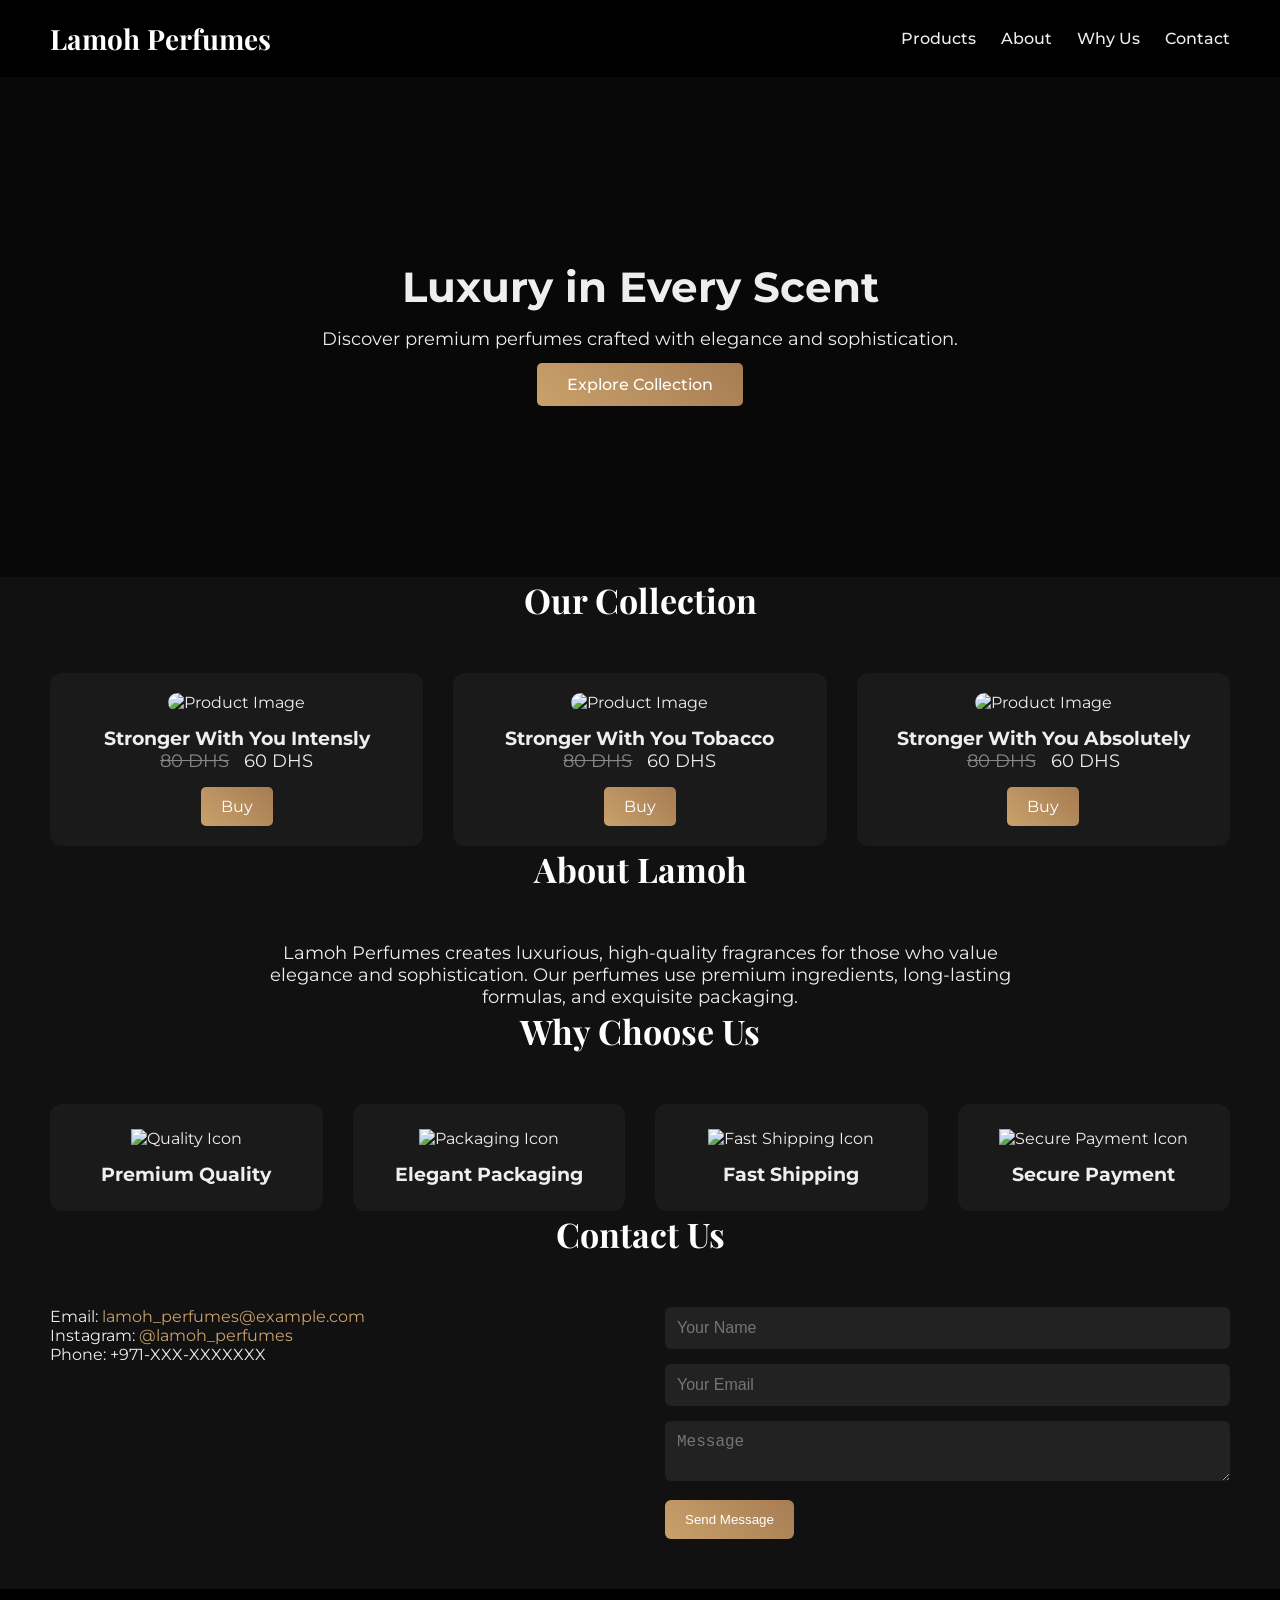
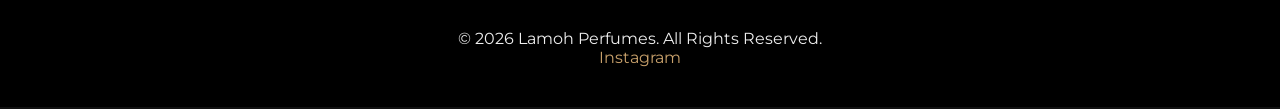
==== index.html @ d9f16f00 "Add files via upload" ====
<!DOCTYPE html>
<html lang="en">
<head>
  <meta charset="UTF-8">
  <meta name="viewport" content="width=device-width, initial-scale=1.0">
  <title>Lamoh Perfumes</title>
  <link rel="icon" href="./Pictures/PerfumeAE.png" type="image/png">
  <link rel="stylesheet" href="styles.css">
  <link href="https://fonts.googleapis.com/css2?family=Playfair+Display:wght@400;700&family=Montserrat:wght@400;500&display=swap" rel="stylesheet">
</head>
<body>

  <!-- HEADER -->
  <header>
    <div class="header-container">
      <div class="logo">
        <h1>Lamoh Perfumes</h1>
      </div>
      <nav>
        <ul>
          <li><a href="#products">Products</a></li>
          <li><a href="#about">About</a></li>
          <li><a href="#features">Why Us</a></li>
          <li><a href="#contact">Contact</a></li>
        </ul>
      </nav>
    </div>
  </header>

  <!-- HERO -->
  <section class="hero">
    <div class="hero-overlay">
      <div class="hero-text">
        <h2>Luxury in Every Scent</h2>
        <p>Discover premium perfumes crafted with elegance and sophistication.</p>
        <a href="#products" class="cta-btn">Explore Collection</a>
      </div>
    </div>
  </section>

  <!-- PRODUCTS -->
  <section id="products">
    <h2 class="section-title">Our Collection</h2>
    <div class="products-grid">
      <div class="product-card">
        <img src="./Pictures/SwyIntensly.PNG" alt="Product Image" class="product-img">
        <h3>Stronger With You Intensly</h3>
        <p class="price"><span class="original-price">80 DHS</span> 60 DHS</p>
        <a href="https://www.instagram.com/direct/new/?text=Hey,%20Can%20I%20get%20more%20info?&username=lamoh_perfumes" target="_blank" class="buy-btn">Buy</a>
      </div>
      <div class="product-card">
        <img src="./Pictures/emporio-armani-stronger-with-you-tobacco-edp-m-100ml-01.jpg" alt="Product Image" class="product-img">
        <h3>Stronger With You Tobacco</h3>
        <p class="price"><span class="original-price">80 DHS</span> 60 DHS</p>
        <a href="https://www.instagram.com/messages/t/lamoh_perfumes" target="_blank" class="buy-btn">Buy</a>
      </div>
      <div class="product-card">
        <img src="./Pictures/SwyAbsolutely.PNG" alt="Product Image" class="product-img">
        <h3>Stronger With You Absolutely</h3>
        <p class="price"><span class="original-price">80 DHS</span> 60 DHS</p>
        <a href="https://www.instagram.com/messages/t/lamoh_perfumes" target="_blank" class="buy-btn">Buy</a>
      </div>
      <!-- Add more products here -->
    </div>
  </section>

  <!-- ABOUT -->
  <section id="about">
    <h2 class="section-title">About Lamoh</h2>
    <div class="about-content">
      <p>Lamoh Perfumes creates luxurious, high-quality fragrances for those who value elegance and sophistication. Our perfumes use premium ingredients, long-lasting formulas, and exquisite packaging.</p>
    </div>
  </section>

  <!-- FEATURES -->
  <section id="features">
    <h2 class="section-title">Why Choose Us</h2>
    <div class="features-grid">
      <div class="feature-card">
        <img src="" alt="Quality Icon">
        <h3>Premium Quality</h3>
      </div>
      <div class="feature-card">
        <img src="" alt="Packaging Icon">
        <h3>Elegant Packaging</h3>
      </div>
      <div class="feature-card">
        <img src="" alt="Fast Shipping Icon">
        <h3>Fast Shipping</h3>
      </div>
      <div class="feature-card">
        <img src="" alt="Secure Payment Icon">
        <h3>Secure Payment</h3>
      </div>
    </div>
  </section>

  <!-- CONTACT -->
  <section id="contact">
    <h2 class="section-title">Contact Us</h2>
    <div class="contact-grid">
      <div class="contact-info">
        <p>Email: <a href="mailto:lamoh_perfumes@example.com">lamoh_perfumes@example.com</a></p>
        <p>Instagram: <a href="https://www.instagram.com/lamoh_perfumes" target="_blank">@lamoh_perfumes</a></p>
        <p>Phone: +971-XXX-XXXXXXX</p>
      </div>
      <div class="contact-form">
        <input type="text" placeholder="Your Name">
        <input type="email" placeholder="Your Email">
        <textarea placeholder="Message"></textarea>
        <button>Send Message</button>
      </div>
    </div>
  </section>

  <!-- FOOTER -->
  <footer>
    <p>&copy; 2026 Lamoh Perfumes. All Rights Reserved.</p>
    <div class="social-links">
      <a href="https://www.instagram.com/lamoh_perfumes" target="_blank">Instagram</a>
    </div>
  </footer>

</body>
</html>
---- styles.css ----
/* RESET */
* { margin:0; padding:0; box-sizing:border-box; }
body { font-family:'Montserrat', sans-serif; background:#111; color:#eee; }

/* HEADER */
header { background:#000; padding:20px 50px; }
.header-container {display: flex;justify-content: space-between;align-items: center;flex-wrap: wrap; /* allow items to wrap on small screens */gap: 10px;       /* optional: spacing between logo and nav */}
.logo h1 { font-family:'Playfair Display', serif; font-size:28px; color:#fff; }
nav ul { display:flex; gap:25px; list-style:none; }
nav a { color:#eee; text-decoration:none; font-weight:500; transition:0.3s; }
nav a:hover { color:#c9a16b; }

/* HERO */
.hero { height:500px; background:url('https://images.unsplash.com/photo-1619533792390-62c36239581a?auto=format&fit=crop&w=1470&q=80') center/cover no-repeat; position:relative; display:flex; justify-content:center; align-items:center; }
.hero-overlay { background:rgba(0,0,0,0.5); width:100%; height:100%; display:flex; justify-content:center; align-items:center; }
.hero-text { text-align:center; padding:30px 40px; border-radius:10px; }
.hero-text h2 { font-size:42px; margin-bottom:15px; }
.hero-text p { font-size:18px; margin-bottom:25px; }
.cta-btn { background:linear-gradient(45deg,#c9a16b,#a67c52); padding:12px 30px; border-radius:5px; text-decoration:none; color:#fff; font-weight:500; transition:0.3s; }
.cta-btn:hover { opacity:0.9; }

/* SECTION TITLES */
.section-title { text-align:center; margin-bottom:50px; font-family:'Playfair Display', serif; font-size:34px; color:#fff; }

/* PRODUCTS */
.products-grid { display:grid; grid-template-columns:repeat(auto-fit,minmax(250px,1fr)); gap:30px; padding:0 50px; }
.product-card { background:#1a1a1a; padding:20px; border-radius:12px; text-align:center; transition:0.3s; }
.product-card:hover { transform:translateY(-6px); box-shadow:0 12px 25px rgba(201,161,107,0.3); }
.product-img {width: 100%; aspect-ratio: 1/1;    /* keeps the image square */ object-fit: cover;     /* fills the square nicely */border-radius: 10px;margin-bottom: 15px;}
.price { font-size:18px; margin-bottom:15px; }
.original-price { text-decoration:line-through; color:#888; margin-right:10px; }
.buy-btn { display:inline-block; background:linear-gradient(45deg,#c9a16b,#a67c52); color:#fff; padding:10px 20px; border-radius:5px; text-decoration:none; transition:0.3s; }
.buy-btn:hover { opacity:0.9; }

/* ABOUT */
.about-content { max-width:850px; margin:0 auto; font-size:18px; text-align:center; padding:0 50px; }

/* FEATURES */
.features-grid { display:grid; grid-template-columns:repeat(auto-fit,minmax(180px,1fr)); gap:30px; text-align:center; padding:0 50px; }
.feature-card { padding:25px 20px; background:#1a1a1a; border-radius:12px; transition:0.3s; }
.feature-card:hover { transform:translateY(-6px); box-shadow:0 10px 20px rgba(201,161,107,0.2); }
.feature-card img { width:50px; height:50px; margin-bottom:15px; }

/* CONTACT */
.contact-grid { display:grid; grid-template-columns:1fr 1fr; gap:50px; padding:0 50px; margin-bottom:50px; }
.contact-info a { color:#c9a16b; text-decoration:none; }
.contact-form input, .contact-form textarea { width:100%; padding:12px; margin-bottom:15px; border-radius:6px; border:none; font-size:16px; background:#222; color:#fff; }
.contact-form button { background:linear-gradient(45deg,#c9a16b,#a67c52); color:#fff; padding:12px 20px; border:none; border-radius:6px; cursor:pointer; }
.contact-form button:hover { opacity:0.9; }

/* FOOTER */
footer { background:#000; color:#eee; text-align:center; padding:40px 50px; }
footer a { color:#c9a16b; margin:0 10px; text-decoration:none; }
footer a:hover { text-decoration:underline; }
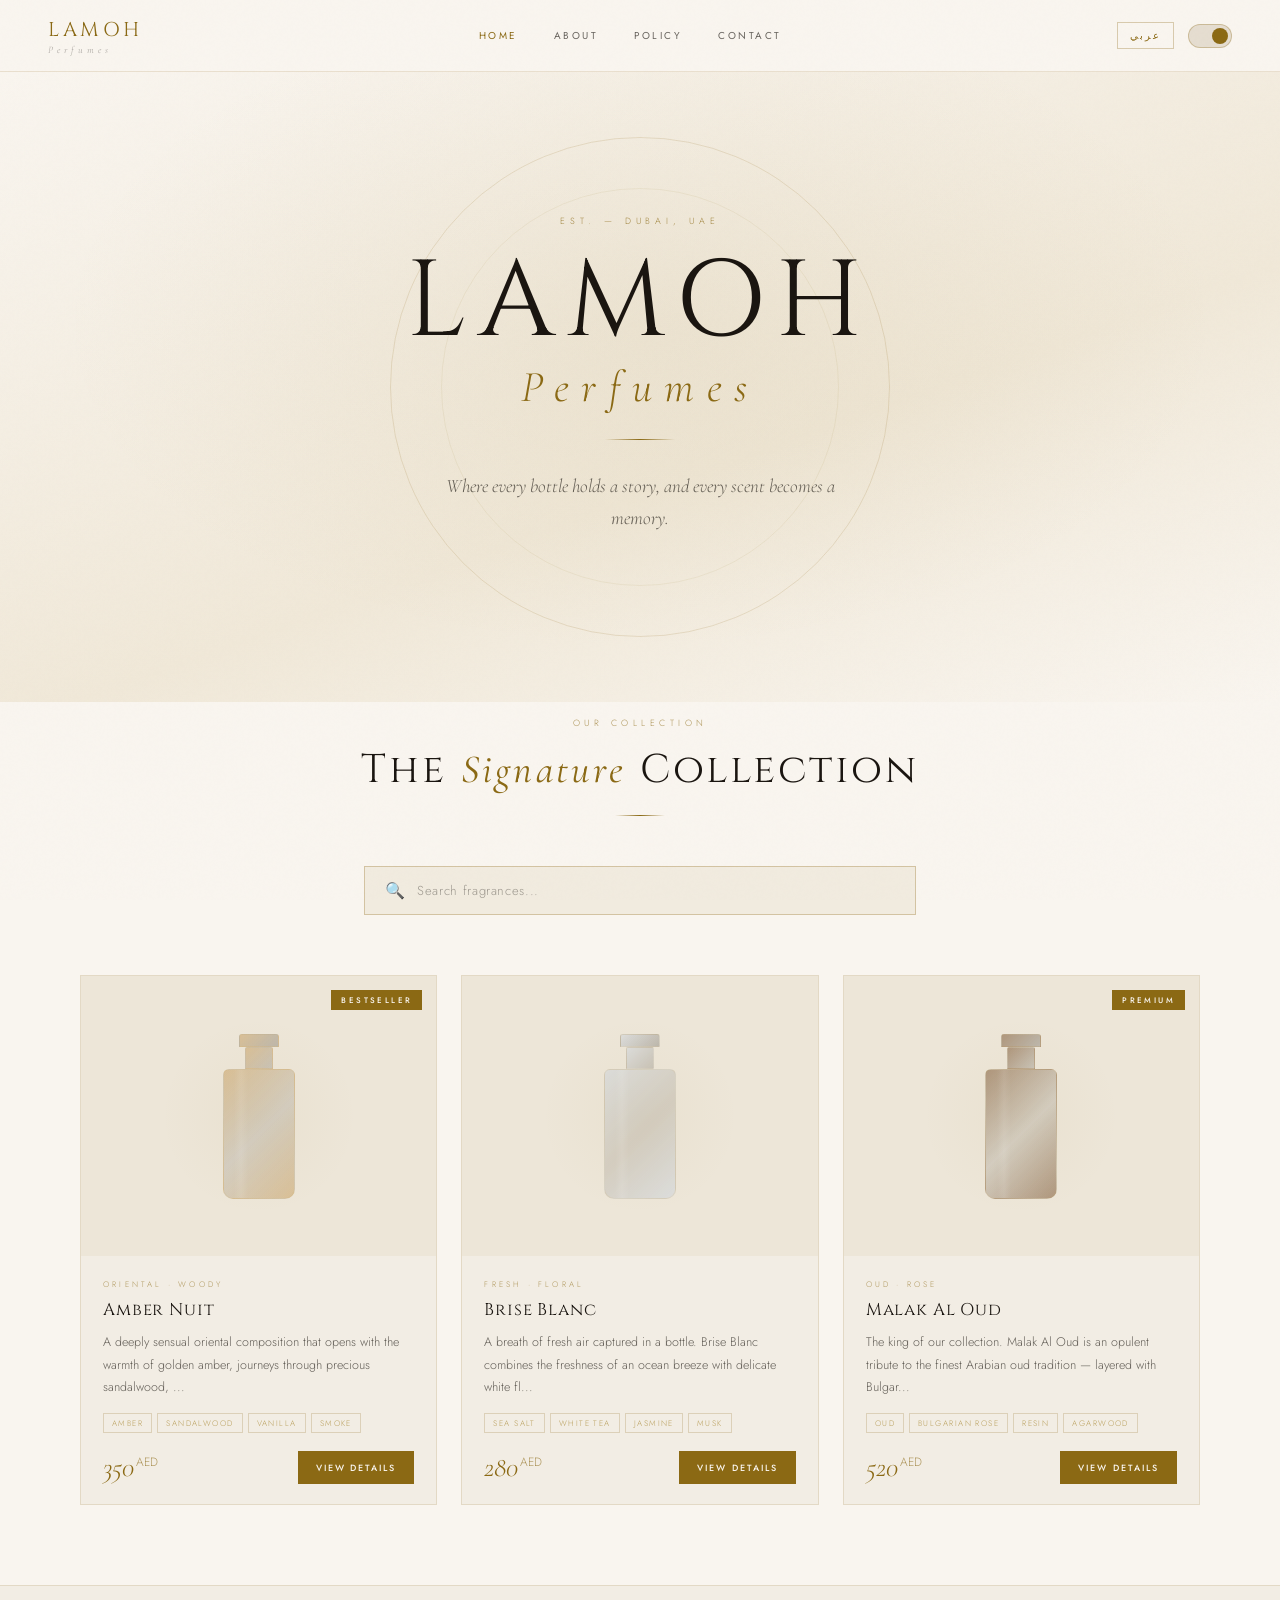
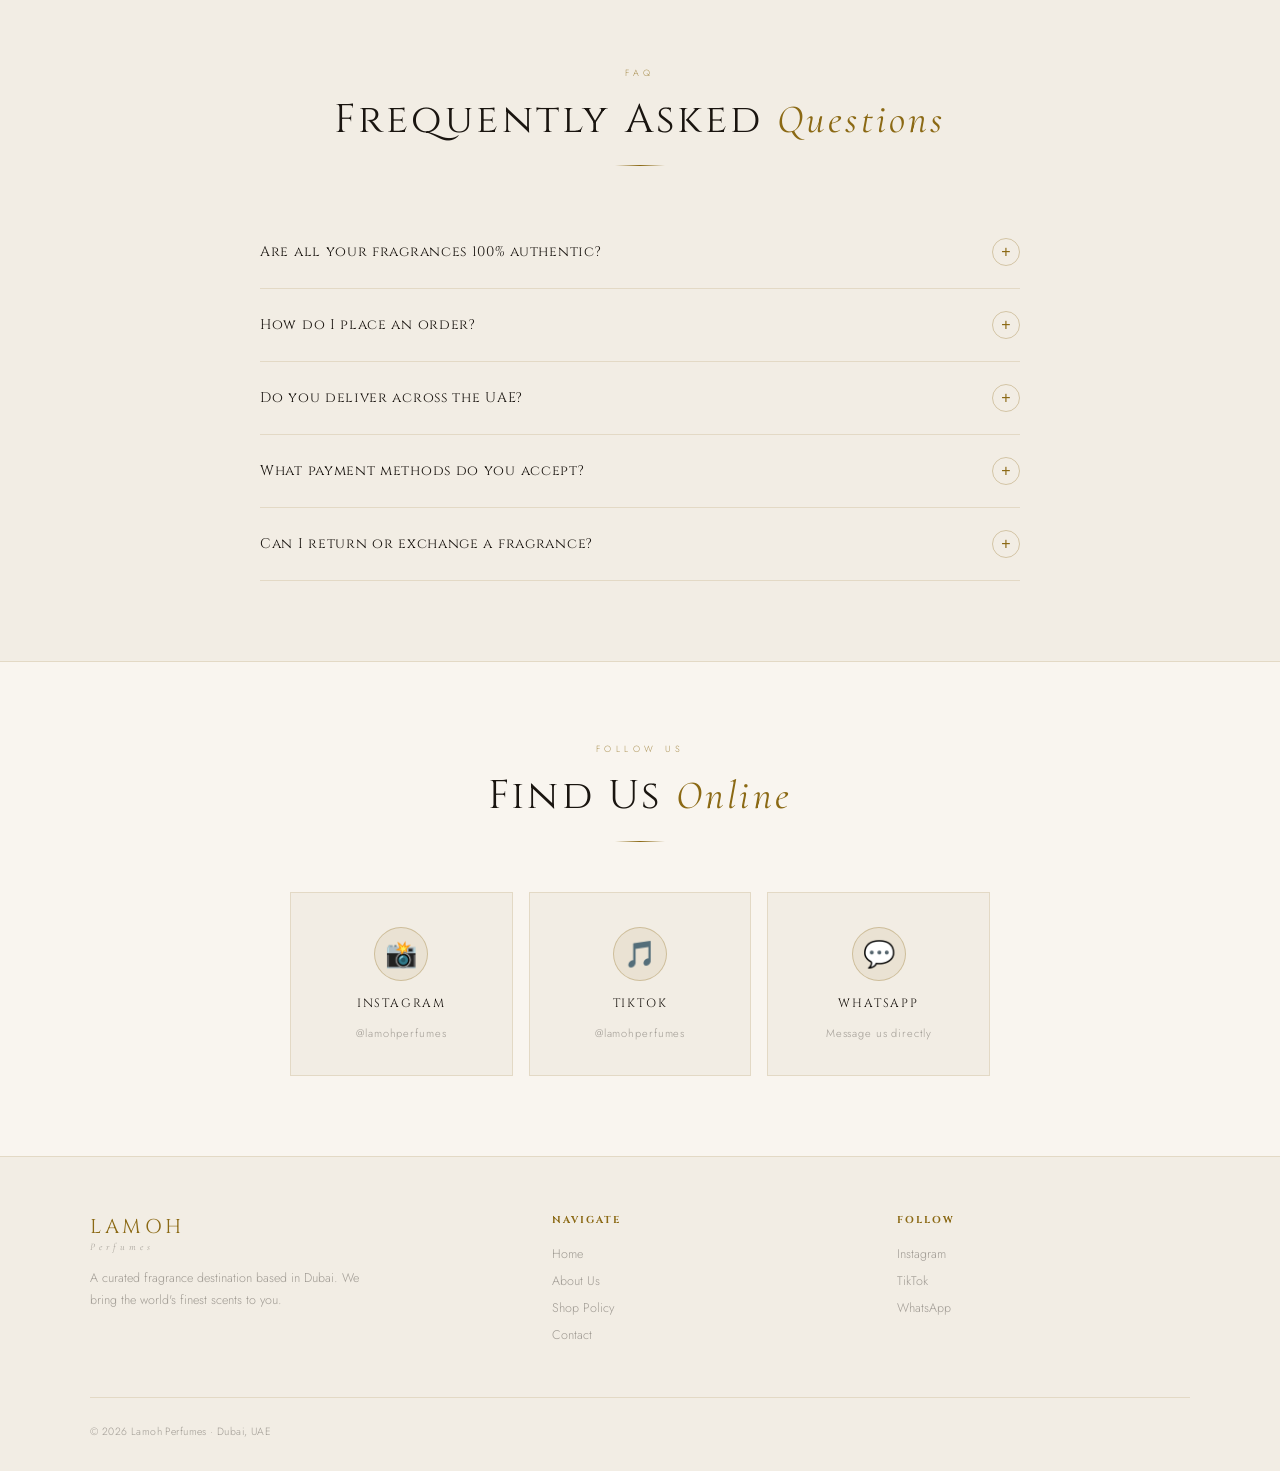
==== commit 9f2fb99f: "Update index.html" ====
--- a/index.html
+++ b/index.html
@@ -1,125 +1,1288 @@
 <!DOCTYPE html>
-<html lang="en">
+<html lang="en" data-theme="light" dir="ltr">
 <head>
-  <meta charset="UTF-8">
-  <meta name="viewport" content="width=device-width, initial-scale=1.0">
-  <title>Lamoh Perfumes</title>
-  <link rel="icon" href="./Pictures/PerfumeAE.png" type="image/png">
-  <link rel="stylesheet" href="styles.css">
-  <link href="https://fonts.googleapis.com/css2?family=Playfair+Display:wght@400;700&family=Montserrat:wght@400;500&display=swap" rel="stylesheet">
+<meta charset="UTF-8">
+<meta name="viewport" content="width=device-width, initial-scale=1.0">
+<title>Lamoh Perfumes</title>
+<link href="https://fonts.googleapis.com/css2?family=Cormorant+Garamond:ital,wght@0,300;0,400;0,600;1,300;1,400&family=Cinzel:wght@400;500&family=Jost:wght@300;400;500&family=Tajawal:wght@300;400;500;700&display=swap" rel="stylesheet">
+<style>
+*,*::before,*::after{box-sizing:border-box;margin:0;padding:0;}
+
+/* ── THEME VARIABLES ── */
+[data-theme="dark"] {
+  --bg: #0A0A0A;
+  --bg2: #111111;
+  --bg3: #1A1713;
+  --bg4: #221E19;
+  --border: rgba(201,169,110,0.12);
+  --border2: rgba(201,169,110,0.22);
+  --gold: #C9A96E;
+  --gold-light: #E8D5B0;
+  --gold-dark: #8B6914;
+  --text: #F5F0E8;
+  --text2: rgba(245,240,232,0.65);
+  --text3: rgba(245,240,232,0.38);
+  --cream: #FAF7F2;
+  --card-bg: linear-gradient(145deg, #1C1812, #131109);
+  --header-bg: rgba(10,10,10,0.96);
+  --search-bg: rgba(201,169,110,0.06);
+  --tag-bg: rgba(201,169,110,0.08);
+  --overlay: rgba(10,10,10,0.82);
+  --shadow: 0 20px 60px rgba(0,0,0,0.6);
+}
+[data-theme="light"] {
+  --bg: #F9F5EF;
+  --bg2: #F2EDE4;
+  --bg3: #EDE6D8;
+  --bg4: #E5DDD0;
+  --border: rgba(139,105,20,0.15);
+  --border2: rgba(139,105,20,0.3);
+  --gold: #8B6914;
+  --gold-light: #A07D20;
+  --gold-dark: #C9A96E;
+  --text: #1A1510;
+  --text2: rgba(26,21,16,0.65);
+  --text3: rgba(26,21,16,0.38);
+  --cream: #1A1510;
+  --card-bg: linear-gradient(145deg, #EDE6D8, #F2EDE4);
+  --header-bg: rgba(249,245,239,0.96);
+  --search-bg: rgba(139,105,20,0.07);
+  --tag-bg: rgba(139,105,20,0.08);
+  --overlay: rgba(249,245,239,0.88);
+  --shadow: 0 20px 60px rgba(139,105,20,0.15);
+}
+
+html{scroll-behavior:smooth;}
+body{
+  background:var(--bg);
+  color:var(--text);
+  font-family:'Jost',sans-serif;
+  font-weight:300;
+  overflow-x:hidden;
+  transition:background 0.4s, color 0.4s;
+}
+
+/* RTL support */
+[dir="rtl"] { font-family: 'Tajawal', sans-serif; }
+[dir="rtl"] .logo-sub, [dir="rtl"] nav, [dir="rtl"] .header-controls { direction: rtl; }
+
+/* ── NOISE ── */
+body::after{
+  content:'';
+  position:fixed;inset:0;
+  background-image:url("data:image/svg+xml,%3Csvg viewBox='0 0 256 256' xmlns='http://www.w3.org/2000/svg'%3E%3Cfilter id='n'%3E%3CfeTurbulence type='fractalNoise' baseFrequency='0.9' numOctaves='4' stitchTiles='stitch'/%3E%3C/filter%3E%3Crect width='100%25' height='100%25' filter='url(%23n)' opacity='0.04'/%3E%3C/svg%3E");
+  pointer-events:none;z-index:9998;opacity:0.3;
+}
+
+/* ── HEADER ── */
+header{
+  position:fixed;top:0;left:0;right:0;z-index:1000;
+  height:72px;
+  display:flex;align-items:center;justify-content:space-between;
+  padding:0 48px;
+  background:var(--header-bg);
+  backdrop-filter:blur(16px);
+  border-bottom:1px solid var(--border);
+  transition:background 0.4s, border-color 0.4s;
+}
+
+.logo{cursor:pointer;text-decoration:none;}
+.logo-main{
+  font-family:'Cinzel',serif;
+  font-size:20px;letter-spacing:0.18em;
+  color:var(--gold);
+  display:block;
+  transition:color 0.3s;
+}
+.logo-sub{
+  font-family:'Cormorant Garamond',serif;
+  font-style:italic;font-size:10px;
+  letter-spacing:0.4em;color:var(--text3);
+  display:block;margin-top:1px;
+}
+
+nav{display:flex;gap:36px;align-items:center;}
+nav a{
+  font-size:10px;font-weight:400;letter-spacing:0.25em;text-transform:uppercase;
+  color:var(--text2);text-decoration:none;cursor:pointer;
+  background:none;border:none;padding:0;
+  transition:color 0.3s;
+  font-family:'Jost',sans-serif;
+}
+[dir="rtl"] nav a { font-family:'Tajawal',sans-serif; font-size:12px; letter-spacing:0; }
+nav a:hover,nav a.active{color:var(--gold);}
+
+.header-controls{display:flex;align-items:center;gap:14px;}
+
+/* Theme toggle */
+.theme-toggle{
+  width:44px;height:24px;
+  background:var(--bg4);border:1px solid var(--border2);
+  border-radius:12px;cursor:pointer;
+  position:relative;transition:background 0.3s;
+  flex-shrink:0;
+}
+.theme-toggle::after{
+  content:'';position:absolute;
+  top:3px;left:3px;
+  width:16px;height:16px;border-radius:50%;
+  background:var(--gold);
+  transition:transform 0.3s;
+}
+[data-theme="light"] .theme-toggle::after{transform:translateX(20px);}
+
+/* Lang toggle */
+.lang-btn{
+  font-family:'Jost',sans-serif;font-size:10px;
+  font-weight:500;letter-spacing:0.2em;
+  color:var(--gold);border:1px solid var(--border2);
+  background:none;padding:5px 12px;cursor:pointer;
+  transition:background 0.3s,color 0.3s;
+  white-space:nowrap;
+}
+.lang-btn:hover{background:var(--gold);color:var(--bg);}
+
+.hamburger{
+  display:none;flex-direction:column;gap:5px;
+  cursor:pointer;background:none;border:none;padding:4px;
+}
+.hamburger span{display:block;width:22px;height:1px;background:var(--gold);transition:all 0.3s;}
+
+/* ── PAGES ── */
+.page{display:none;}
+.page.active{display:block;}
+
+/* ══ HOME PAGE ══ */
+#page-home{background:var(--bg);padding-top:72px;}
+
+/* HERO */
+.hero{
+  min-height:70vh;
+  display:flex;align-items:center;justify-content:center;
+  position:relative;overflow:hidden;
+  text-align:center;padding:60px 24px 50px;
+}
+[data-theme="dark"] .hero{
+  background:radial-gradient(ellipse 70% 80% at 50% 40%,rgba(201,169,110,0.06) 0%,transparent 65%),
+             linear-gradient(160deg,#0A0A0A 0%,#1A1410 60%,#0A0A0A 100%);
+}
+[data-theme="light"] .hero{
+  background:radial-gradient(ellipse 70% 80% at 50% 40%,rgba(139,105,20,0.07) 0%,transparent 65%),
+             linear-gradient(160deg,#F9F5EF 0%,#F0E8D8 60%,#F9F5EF 100%);
+}
+.hero-ring{
+  position:absolute;width:500px;height:500px;
+  border-radius:50%;border:1px solid var(--border);
+  top:50%;left:50%;transform:translate(-50%,-50%);
+  animation:spin 50s linear infinite;pointer-events:none;
+}
+.hero-ring::after{
+  content:'';position:absolute;inset:50px;
+  border-radius:50%;border:1px solid var(--border);
+  opacity:0.5;
+}
+@keyframes spin{to{transform:translate(-50%,-50%) rotate(360deg);}}
+.hero-content{position:relative;animation:fadeUp 1s ease both;}
+@keyframes fadeUp{from{opacity:0;transform:translateY(24px);}to{opacity:1;transform:translateY(0);}}
+.hero-eyebrow{
+  font-size:9px;letter-spacing:0.55em;text-transform:uppercase;
+  color:var(--gold);opacity:0.75;margin-bottom:22px;
+}
+.hero-title{
+  font-family:'Cinzel',serif;
+  font-size:clamp(48px,9vw,108px);
+  font-weight:400;letter-spacing:0.1em;
+  color:var(--cream);line-height:1;margin-bottom:6px;
+}
+.hero-title em{
+  display:block;font-family:'Cormorant Garamond',serif;
+  font-style:italic;font-weight:300;
+  font-size:clamp(22px,3.5vw,44px);
+  color:var(--gold);letter-spacing:0.28em;margin-top:8px;
+}
+.hero-line{width:70px;height:1px;background:linear-gradient(90deg,transparent,var(--gold),transparent);margin:30px auto;}
+.hero-sub{
+  font-family:'Cormorant Garamond',serif;font-style:italic;font-size:19px;
+  color:var(--text2);max-width:420px;margin:0 auto 36px;line-height:1.7;
+}
+[dir="rtl"] .hero-sub{font-family:'Tajawal',sans-serif;font-style:normal;}
+
+/* SEARCH BAR */
+.search-section{
+  max-width:600px;margin:0 auto;
+  padding:0 24px 60px;
+}
+.search-wrap{
+  display:flex;align-items:center;
+  background:var(--search-bg);
+  border:1px solid var(--border2);
+  padding:0 20px;
+  transition:border-color 0.3s,background 0.3s;
+}
+.search-wrap:focus-within{border-color:var(--gold);}
+.search-icon{color:var(--gold);font-size:16px;margin-right:12px;flex-shrink:0;}
+[dir="rtl"] .search-icon{margin-right:0;margin-left:12px;}
+#searchInput{
+  flex:1;background:none;border:none;outline:none;
+  font-family:'Jost',sans-serif;font-size:13px;font-weight:300;
+  color:var(--text);padding:14px 0;letter-spacing:0.05em;
+}
+[dir="rtl"] #searchInput{font-family:'Tajawal',sans-serif;text-align:right;}
+#searchInput::placeholder{color:var(--text3);}
+
+/* SECTION HEADER */
+.sec-header{text-align:center;margin-bottom:50px;}
+.sec-tag{font-size:9px;letter-spacing:0.5em;text-transform:uppercase;color:var(--gold);opacity:0.7;margin-bottom:14px;}
+[dir="rtl"] .sec-tag{letter-spacing:0;}
+.sec-title{
+  font-family:'Cinzel',serif;font-size:clamp(26px,3.5vw,40px);
+  font-weight:400;letter-spacing:0.08em;color:var(--cream);
+}
+[dir="rtl"] .sec-title{font-family:'Tajawal',sans-serif;font-weight:700;letter-spacing:0;}
+.sec-title em{font-family:'Cormorant Garamond',serif;font-style:italic;color:var(--gold);}
+[dir="rtl"] .sec-title em{font-family:'Tajawal',sans-serif;font-style:normal;}
+.gold-line{width:50px;height:1px;background:linear-gradient(90deg,transparent,var(--gold),transparent);margin:18px auto 0;}
+
+/* PRODUCTS GRID */
+.products-section{padding:0 40px 80px;max-width:1200px;margin:0 auto;}
+#noResults{
+  text-align:center;padding:60px 20px;
+  font-family:'Cormorant Garamond',serif;font-style:italic;
+  font-size:20px;color:var(--text3);display:none;
+}
+
+.products-grid{
+  display:grid;
+  grid-template-columns:repeat(auto-fill,minmax(290px,1fr));
+  gap:24px;
+}
+
+.product-card{
+  background:var(--bg2);
+  border:1px solid var(--border);
+  position:relative;overflow:hidden;
+  transition:transform 0.35s cubic-bezier(0.4,0,0.2,1),box-shadow 0.35s,border-color 0.35s;
+  display:flex;flex-direction:column;
+}
+.product-card:hover{
+  transform:translateY(-6px);
+  box-shadow:var(--shadow);
+  border-color:var(--border2);
+}
+
+.product-img-wrap{
+  height:280px;position:relative;overflow:hidden;
+  background:var(--bg3);
+  display:flex;align-items:center;justify-content:center;
+}
+.product-img-wrap img{
+  width:100%;height:100%;object-fit:cover;
+  transition:transform 0.5s ease;
+}
+.product-card:hover .product-img-wrap img{transform:scale(1.05);}
+
+/* CSS bottle placeholder */
+.bottle{display:flex;flex-direction:column;align-items:center;position:relative;}
+.b-cap{height:13px;border-radius:3px 3px 0 0;margin:0 auto;}
+.b-neck{height:22px;margin:0 auto;border-radius:2px 2px 0 0;}
+.b-body{border-radius:6px 6px 10px 10px;position:relative;overflow:hidden;}
+.b-body::before{
+  content:'';position:absolute;
+  top:0;left:15%;width:20%;height:100%;
+  background:linear-gradient(90deg,transparent,rgba(255,255,255,0.1),transparent);
+}
+.bottle-glow{
+  position:absolute;width:200px;height:200px;border-radius:50%;
+  background:radial-gradient(circle,var(--gold) 0%,transparent 70%);
+  opacity:0.04;
+  animation:glowPulse 3s ease-in-out infinite;
+}
+@keyframes glowPulse{0%,100%{opacity:0.04;}50%{opacity:0.09;}}
+
+.product-badge{
+  position:absolute;top:14px;right:14px;
+  font-size:8px;letter-spacing:0.3em;text-transform:uppercase;
+  background:var(--gold);color:var(--bg);
+  padding:4px 10px;font-weight:500;
+}
+[dir="rtl"] .product-badge{right:auto;left:14px;}
+
+.product-body{padding:22px 22px 20px;flex:1;display:flex;flex-direction:column;}
+.product-cat{
+  font-size:8px;letter-spacing:0.4em;text-transform:uppercase;
+  color:var(--gold);opacity:0.65;margin-bottom:8px;
+}
+[dir="rtl"] .product-cat{letter-spacing:0;}
+.product-name{
+  font-family:'Cinzel',serif;font-size:17px;font-weight:400;
+  letter-spacing:0.05em;color:var(--cream);margin-bottom:10px;
+}
+[dir="rtl"] .product-name{font-family:'Tajawal',sans-serif;font-weight:700;letter-spacing:0;}
+.product-desc{
+  font-size:12.5px;line-height:1.8;color:var(--text2);
+  margin-bottom:14px;flex:1;
+}
+[dir="rtl"] .product-desc{font-family:'Tajawal',sans-serif;font-size:13px;}
+.product-notes{display:flex;flex-wrap:wrap;gap:5px;margin-bottom:18px;}
+.note{
+  font-size:8px;letter-spacing:0.18em;text-transform:uppercase;
+  padding:3px 8px;border:1px solid var(--border2);
+  color:var(--gold-light);opacity:0.7;
+}
+[dir="rtl"] .note{letter-spacing:0;font-family:'Tajawal',sans-serif;font-size:10px;}
+
+.product-footer{display:flex;align-items:center;justify-content:space-between;gap:10px;margin-top:auto;}
+.product-price{
+  font-family:'Cormorant Garamond',serif;font-style:italic;
+  font-size:28px;color:var(--gold);line-height:1;
+}
+[dir="rtl"] .product-price{font-family:'Tajawal',sans-serif;font-style:normal;font-size:22px;font-weight:700;}
+.product-price sup{font-size:12px;font-style:normal;opacity:0.65;font-family:'Jost',sans-serif;vertical-align:super;margin-left:2px;}
+[dir="rtl"] .product-price sup{margin-left:0;margin-right:2px;}
+
+.view-btn{
+  font-family:'Jost',sans-serif;font-size:9px;font-weight:500;
+  letter-spacing:0.22em;text-transform:uppercase;
+  color:var(--bg);background:var(--gold);
+  border:none;padding:10px 18px;cursor:pointer;
+  transition:background 0.3s,transform 0.2s;
+  text-decoration:none;display:inline-block;
+  white-space:nowrap;
+}
+[dir="rtl"] .view-btn{font-family:'Tajawal',sans-serif;letter-spacing:0;font-size:11px;}
+.view-btn:hover{background:var(--gold-light);transform:translateY(-1px);}
+
+/* ══ PRODUCT DETAIL PAGE ══ */
+#page-detail{background:var(--bg);padding-top:72px;min-height:100vh;}
+.detail-wrap{max-width:1000px;margin:0 auto;padding:60px 40px 100px;}
+.back-btn{
+  display:inline-flex;align-items:center;gap:8px;
+  font-size:10px;letter-spacing:0.25em;text-transform:uppercase;
+  color:var(--text3);cursor:pointer;background:none;border:none;
+  margin-bottom:50px;transition:color 0.3s;
+  font-family:'Jost',sans-serif;
+}
+[dir="rtl"] .back-btn{font-family:'Tajawal',sans-serif;letter-spacing:0;flex-direction:row-reverse;}
+.back-btn:hover{color:var(--gold);}
+
+.detail-grid{display:grid;grid-template-columns:1fr 1fr;gap:60px;align-items:start;}
+.detail-img{
+  height:480px;background:var(--bg3);
+  border:1px solid var(--border);
+  display:flex;align-items:center;justify-content:center;
+  position:relative;overflow:hidden;
+}
+.detail-img img{width:100%;height:100%;object-fit:cover;}
+.detail-info{}
+.detail-cat{
+  font-size:9px;letter-spacing:0.45em;text-transform:uppercase;
+  color:var(--gold);opacity:0.65;margin-bottom:12px;
+}
+[dir="rtl"] .detail-cat{letter-spacing:0;font-family:'Tajawal',sans-serif;}
+.detail-name{
+  font-family:'Cinzel',serif;font-size:clamp(26px,4vw,42px);
+  font-weight:400;letter-spacing:0.06em;
+  color:var(--cream);line-height:1.2;margin-bottom:14px;
+}
+[dir="rtl"] .detail-name{font-family:'Tajawal',sans-serif;font-weight:700;letter-spacing:0;}
+.detail-price{
+  font-family:'Cormorant Garamond',serif;font-style:italic;
+  font-size:44px;color:var(--gold);margin-bottom:24px;
+}
+[dir="rtl"] .detail-price{font-family:'Tajawal',sans-serif;font-style:normal;font-weight:700;}
+.detail-price sup{font-size:16px;font-style:normal;opacity:0.65;font-family:'Jost',sans-serif;}
+.detail-divider{height:1px;background:var(--border);margin-bottom:22px;}
+.detail-bio{
+  font-size:14.5px;line-height:1.95;color:var(--text2);margin-bottom:26px;
+}
+[dir="rtl"] .detail-bio{font-family:'Tajawal',sans-serif;font-size:15px;}
+
+.detail-section-label{
+  font-size:9px;letter-spacing:0.35em;text-transform:uppercase;
+  color:var(--gold);opacity:0.6;margin-bottom:12px;
+}
+[dir="rtl"] .detail-section-label{letter-spacing:0;font-family:'Tajawal',sans-serif;font-size:11px;}
+.detail-notes{display:flex;flex-wrap:wrap;gap:6px;margin-bottom:28px;}
+
+.detail-specs{margin-bottom:28px;}
+.spec-row{
+  display:flex;justify-content:space-between;align-items:center;
+  padding:10px 0;border-bottom:1px solid var(--border);
+  font-size:13px;
+}
+[dir="rtl"] .spec-row{font-family:'Tajawal',sans-serif;}
+.spec-key{color:var(--text3);font-size:11px;letter-spacing:0.15em;text-transform:uppercase;}
+[dir="rtl"] .spec-key{letter-spacing:0;}
+.spec-val{color:var(--text);font-weight:400;}
+
+.whatsapp-btn{
+  display:flex;align-items:center;justify-content:center;gap:12px;
+  width:100%;padding:17px;
+  background:#25D366;color:#fff;
+  font-family:'Jost',sans-serif;font-size:12px;font-weight:500;
+  letter-spacing:0.2em;text-transform:uppercase;
+  border:none;cursor:pointer;text-decoration:none;
+  transition:background 0.3s,transform 0.2s;margin-top:8px;
+}
+[dir="rtl"] .whatsapp-btn{font-family:'Tajawal',sans-serif;letter-spacing:0;font-size:14px;flex-direction:row-reverse;}
+.whatsapp-btn:hover{background:#1ebe5d;transform:translateY(-2px);}
+.whatsapp-btn svg{width:22px;height:22px;fill:#fff;flex-shrink:0;}
+
+/* ══ FAQ SECTION ══ */
+.faq-section{
+  background:var(--bg2);border-top:1px solid var(--border);
+  border-bottom:1px solid var(--border);
+  padding:80px 40px;
+}
+.faq-inner{max-width:760px;margin:0 auto;}
+.faq-item{border-bottom:1px solid var(--border);}
+.faq-question{
+  width:100%;background:none;border:none;
+  display:flex;align-items:center;justify-content:space-between;
+  padding:22px 0;cursor:pointer;text-align:left;gap:16px;
+  transition:color 0.3s;
+}
+[dir="rtl"] .faq-question{text-align:right;flex-direction:row-reverse;}
+.faq-q-text{
+  font-family:'Cinzel',serif;font-size:14px;font-weight:400;
+  letter-spacing:0.05em;color:var(--text);transition:color 0.3s;
+}
+[dir="rtl"] .faq-q-text{font-family:'Tajawal',sans-serif;font-weight:600;letter-spacing:0;}
+.faq-question:hover .faq-q-text,.faq-item.open .faq-q-text{color:var(--gold);}
+.faq-icon{
+  width:28px;height:28px;border-radius:50%;
+  border:1px solid var(--border2);
+  display:flex;align-items:center;justify-content:center;
+  flex-shrink:0;color:var(--gold);font-size:16px;
+  transition:transform 0.3s,background 0.3s;
+}
+.faq-item.open .faq-icon{transform:rotate(45deg);background:var(--gold);color:var(--bg);}
+.faq-answer{
+  max-height:0;overflow:hidden;transition:max-height 0.4s ease,padding 0.3s;
+}
+.faq-item.open .faq-answer{max-height:300px;padding-bottom:20px;}
+.faq-answer p{
+  font-size:14px;line-height:1.9;color:var(--text2);
+  padding-bottom:4px;
+}
+[dir="rtl"] .faq-answer p{font-family:'Tajawal',sans-serif;font-size:15px;}
+
+/* ══ SOCIALS SECTION ══ */
+.socials-section{padding:80px 40px;}
+.socials-inner{max-width:700px;margin:0 auto;text-align:center;}
+.socials-grid{
+  display:grid;grid-template-columns:repeat(3,1fr);
+  gap:16px;margin-top:44px;
+}
+.social-card{
+  padding:34px 20px;border:1px solid var(--border);
+  background:var(--bg2);
+  text-decoration:none;
+  display:flex;flex-direction:column;align-items:center;gap:14px;
+  transition:border-color 0.3s,background 0.3s,transform 0.3s;
+  cursor:pointer;
+}
+.social-card:hover{
+  border-color:var(--border2);background:var(--bg3);
+  transform:translateY(-4px);
+}
+.social-icon-wrap{
+  width:54px;height:54px;border-radius:50%;
+  display:flex;align-items:center;justify-content:center;
+  font-size:26px;
+  border:1px solid var(--border2);
+  background:var(--tag-bg);
+}
+.social-name{
+  font-family:'Cinzel',serif;font-size:12px;letter-spacing:0.15em;
+  color:var(--cream);text-transform:uppercase;
+}
+[dir="rtl"] .social-name{font-family:'Tajawal',sans-serif;font-weight:600;letter-spacing:0;font-size:14px;}
+.social-handle{font-size:11px;color:var(--text3);letter-spacing:0.08em;}
+[dir="rtl"] .social-handle{font-family:'Tajawal',sans-serif;letter-spacing:0;}
+
+/* ══ ABOUT PAGE ══ */
+#page-about{background:var(--bg);padding-top:72px;min-height:100vh;}
+.page-hero{
+  padding:70px 40px 60px;text-align:center;
+  border-bottom:1px solid var(--border);
+  background:var(--bg2);
+}
+.page-hero-title{
+  font-family:'Cinzel',serif;font-size:clamp(30px,5vw,52px);
+  font-weight:400;letter-spacing:0.1em;color:var(--cream);
+}
+[dir="rtl"] .page-hero-title{font-family:'Tajawal',sans-serif;font-weight:700;letter-spacing:0;}
+.page-hero-title em{
+  display:block;font-family:'Cormorant Garamond',serif;
+  font-style:italic;font-size:0.55em;color:var(--gold);
+  letter-spacing:0.35em;margin-top:8px;
+}
+[dir="rtl"] .page-hero-title em{font-family:'Tajawal',sans-serif;font-style:normal;letter-spacing:0;}
+.about-body{max-width:1100px;margin:0 auto;padding:70px 40px;}
+.about-grid{display:grid;grid-template-columns:1fr 1fr;gap:70px;align-items:start;margin-bottom:70px;}
+.about-text h2{
+  font-family:'Cormorant Garamond',serif;font-style:italic;
+  font-size:34px;font-weight:300;color:var(--gold);margin-bottom:22px;line-height:1.3;
+}
+[dir="rtl"] .about-text h2{font-family:'Tajawal',sans-serif;font-style:normal;font-weight:700;}
+.about-text p{font-size:14px;line-height:1.95;color:var(--text2);margin-bottom:18px;}
+[dir="rtl"] .about-text p{font-family:'Tajawal',sans-serif;font-size:15px;}
+.value-card{
+  background:var(--bg2);border:1px solid var(--border);padding:40px 36px;
+  position:relative;
+}
+.value-card::before{
+  content:'';position:absolute;
+  top:10px;left:10px;right:-10px;bottom:-10px;
+  border:1px solid var(--border);pointer-events:none;
+  opacity:0.5;
+}
+.val-title{
+  font-family:'Cinzel',serif;font-size:11px;letter-spacing:0.2em;
+  color:var(--gold);margin-bottom:24px;text-transform:uppercase;
+}
+[dir="rtl"] .val-title{font-family:'Tajawal',sans-serif;font-size:13px;letter-spacing:0;}
+.val-item{display:flex;gap:16px;margin-bottom:22px;align-items:flex-start;}
+[dir="rtl"] .val-item{flex-direction:row-reverse;}
+.val-num{
+  font-family:'Cormorant Garamond',serif;font-style:italic;
+  font-size:30px;color:var(--gold);opacity:0.3;line-height:1;min-width:28px;
+}
+.val-content h4{
+  font-family:'Jost',sans-serif;font-size:11px;font-weight:500;
+  letter-spacing:0.15em;text-transform:uppercase;
+  color:var(--gold-light);margin-bottom:5px;
+}
+[dir="rtl"] .val-content h4{font-family:'Tajawal',sans-serif;letter-spacing:0;font-size:13px;}
+.val-content p{font-size:12.5px;line-height:1.7;color:var(--text2);margin:0;}
+[dir="rtl"] .val-content p{font-family:'Tajawal',sans-serif;text-align:right;font-size:13px;}
+.stats-row{
+  display:grid;grid-template-columns:repeat(3,1fr);
+  gap:1px;background:var(--border);
+  border:1px solid var(--border);
+}
+.stat-cell{background:var(--bg);padding:32px 20px;text-align:center;}
+.stat-num{
+  font-family:'Cormorant Garamond',serif;font-style:italic;
+  font-size:46px;color:var(--gold);line-height:1;display:block;
+}
+[dir="rtl"] .stat-num{font-family:'Tajawal',sans-serif;font-style:normal;font-weight:700;}
+.stat-lbl{
+  font-size:9px;letter-spacing:0.3em;text-transform:uppercase;
+  color:var(--text3);margin-top:8px;display:block;
+}
+[dir="rtl"] .stat-lbl{letter-spacing:0;font-family:'Tajawal',sans-serif;font-size:11px;}
+
+/* ══ POLICY PAGE ══ */
+#page-policy{background:var(--bg);padding-top:72px;min-height:100vh;}
+.policy-body{max-width:740px;margin:0 auto;padding:70px 40px 100px;}
+.policy-sec{margin-bottom:48px;}
+.policy-sec h2{
+  font-family:'Cinzel',serif;font-size:14px;font-weight:400;
+  letter-spacing:0.15em;text-transform:uppercase;
+  color:var(--gold);margin-bottom:16px;
+  padding-bottom:12px;border-bottom:1px solid var(--border);
+}
+[dir="rtl"] .policy-sec h2{font-family:'Tajawal',sans-serif;font-size:16px;letter-spacing:0;text-align:right;}
+.policy-sec p{font-size:13.5px;line-height:1.95;color:var(--text2);margin-bottom:14px;}
+[dir="rtl"] .policy-sec p{font-family:'Tajawal',sans-serif;font-size:15px;text-align:right;}
+.policy-sec ul{padding-left:18px;margin-bottom:14px;}
+[dir="rtl"] .policy-sec ul{padding-left:0;padding-right:18px;}
+.policy-sec li{font-size:13.5px;line-height:1.9;color:var(--text2);margin-bottom:7px;}
+[dir="rtl"] .policy-sec li{font-family:'Tajawal',sans-serif;font-size:15px;text-align:right;}
+.policy-sec li::marker{color:var(--gold);}
+
+/* ══ CONTACT PAGE ══ */
+#page-contact{background:var(--bg);padding-top:72px;min-height:100vh;}
+.contact-body{max-width:1000px;margin:0 auto;padding:70px 40px 100px;}
+.contact-grid{display:grid;grid-template-columns:1fr 1fr;gap:60px;align-items:start;}
+.contact-info h2{
+  font-family:'Cormorant Garamond',serif;font-style:italic;
+  font-size:36px;font-weight:300;color:var(--gold);margin-bottom:20px;line-height:1.3;
+}
+[dir="rtl"] .contact-info h2{font-family:'Tajawal',sans-serif;font-style:normal;font-weight:700;}
+.contact-info p{font-size:14px;line-height:1.9;color:var(--text2);margin-bottom:30px;}
+[dir="rtl"] .contact-info p{font-family:'Tajawal',sans-serif;font-size:15px;text-align:right;}
+.c-links{display:flex;flex-direction:column;gap:14px;}
+.c-link{
+  display:flex;align-items:center;gap:14px;
+  border:1px solid var(--border);padding:16px 18px;
+  text-decoration:none;color:inherit;
+  transition:border-color 0.3s,background 0.3s;
+}
+[dir="rtl"] .c-link{flex-direction:row-reverse;}
+.c-link:hover{border-color:var(--border2);background:var(--bg3);}
+.c-icon{
+  width:38px;height:38px;border-radius:50%;
+  background:var(--tag-bg);border:1px solid var(--border);
+  display:flex;align-items:center;justify-content:center;font-size:17px;flex-shrink:0;
+}
+.c-lbl{
+  font-size:8px;letter-spacing:0.35em;text-transform:uppercase;
+  color:var(--gold);opacity:0.6;display:block;margin-bottom:3px;
+}
+[dir="rtl"] .c-lbl{letter-spacing:0;font-family:'Tajawal',sans-serif;font-size:10px;}
+.c-val{font-family:'Cormorant Garamond',serif;font-size:16px;color:var(--cream);}
+[dir="rtl"] .c-val{font-family:'Tajawal',sans-serif;}
+.contact-card{background:var(--bg2);border:1px solid var(--border);padding:44px 38px;}
+.contact-card h3{
+  font-family:'Cinzel',serif;font-size:13px;letter-spacing:0.2em;
+  color:var(--gold);margin-bottom:26px;
+}
+[dir="rtl"] .contact-card h3{font-family:'Tajawal',sans-serif;font-size:15px;letter-spacing:0;text-align:right;}
+.f-field{margin-bottom:20px;}
+.f-field label{
+  display:block;font-size:8px;letter-spacing:0.35em;text-transform:uppercase;
+  color:var(--gold-light);opacity:0.6;margin-bottom:9px;
+}
+[dir="rtl"] .f-field label{letter-spacing:0;font-family:'Tajawal',sans-serif;font-size:10px;text-align:right;}
+.f-field input,.f-field textarea,.f-field select{
+  width:100%;background:var(--search-bg);border:1px solid var(--border);
+  color:var(--text);font-family:'Jost',sans-serif;font-size:13px;font-weight:300;
+  padding:12px 14px;outline:none;transition:border-color 0.3s;
+  appearance:none;
+}
+[dir="rtl"] .f-field input,[dir="rtl"] .f-field textarea,[dir="rtl"] .f-field select{
+  font-family:'Tajawal',sans-serif;text-align:right;
+}
+.f-field input:focus,.f-field textarea:focus,.f-field select:focus{border-color:var(--gold);}
+.f-field textarea{min-height:100px;resize:vertical;}
+.f-submit{
+  width:100%;background:var(--gold);color:var(--bg);
+  font-family:'Jost',sans-serif;font-size:10px;font-weight:500;
+  letter-spacing:0.28em;text-transform:uppercase;
+  padding:15px;border:none;cursor:pointer;transition:background 0.3s;
+}
+[dir="rtl"] .f-submit{font-family:'Tajawal',sans-serif;letter-spacing:0;font-size:13px;}
+.f-submit:hover{background:var(--gold-light);}
+
+/* ══ FOOTER ══ */
+footer{
+  background:var(--bg2);border-top:1px solid var(--border);
+  padding:56px 48px 32px;
+  transition:background 0.4s;
+}
+.footer-inner{max-width:1100px;margin:0 auto;}
+.footer-top{display:grid;grid-template-columns:1.4fr 1fr 1fr;gap:52px;margin-bottom:44px;}
+.footer-brand p{font-size:12.5px;line-height:1.8;color:var(--text3);margin-top:14px;max-width:270px;}
+[dir="rtl"] .footer-brand p{font-family:'Tajawal',sans-serif;text-align:right;}
+.footer-col h4{
+  font-family:'Cinzel',serif;font-size:10px;letter-spacing:0.2em;
+  color:var(--gold);margin-bottom:18px;text-transform:uppercase;
+}
+[dir="rtl"] .footer-col h4{font-family:'Tajawal',sans-serif;font-size:12px;letter-spacing:0;text-align:right;}
+.footer-col a,.footer-col button{
+  display:block;font-size:12.5px;color:var(--text3);text-decoration:none;
+  margin-bottom:9px;cursor:pointer;background:none;border:none;
+  text-align:left;transition:color 0.3s;
+  font-family:'Jost',sans-serif;font-weight:300;
+}
+[dir="rtl"] .footer-col a,[dir="rtl"] .footer-col button{
+  font-family:'Tajawal',sans-serif;text-align:right;
+}
+.footer-col a:hover,.footer-col button:hover{color:var(--gold);}
+.footer-bottom{
+  border-top:1px solid var(--border);padding-top:26px;
+  display:flex;justify-content:space-between;align-items:center;flex-wrap:wrap;gap:12px;
+}
+.footer-copy{font-size:10.5px;color:var(--text3);letter-spacing:0.04em;}
+[dir="rtl"] .footer-copy{font-family:'Tajawal',sans-serif;}
+
+/* ══ RESPONSIVE ══ */
+@media(max-width:900px){
+  header{padding:0 20px;}
+  nav{
+    display:none;position:fixed;top:72px;left:0;right:0;
+    background:var(--header-bg);backdrop-filter:blur(16px);
+    flex-direction:column;padding:26px 24px;gap:20px;
+    border-bottom:1px solid var(--border);
+  }
+  nav.open{display:flex;}
+  .hamburger{display:flex;}
+  .about-grid,.contact-grid,.detail-grid{grid-template-columns:1fr;gap:36px;}
+  .stats-row{grid-template-columns:1fr 1fr;}
+  .socials-grid{grid-template-columns:1fr;}
+  .footer-top{grid-template-columns:1fr;gap:30px;}
+  .products-section{padding:0 20px 60px;}
+  .section-wrap,.about-body,.policy-body,.contact-body,.detail-wrap{padding-left:20px;padding-right:20px;}
+  .faq-section,.socials-section{padding:60px 20px;}
+  .hero{padding:50px 20px 40px;}
+  .search-section{padding:0 20px 40px;}
+  footer{padding:44px 20px 28px;}
+}
+@media(max-width:500px){
+  .products-grid{grid-template-columns:1fr;}
+  .socials-grid{grid-template-columns:1fr;}
+  .stats-row{grid-template-columns:1fr;}
+  .detail-img{height:300px;}
+}
+</style>
 </head>
 <body>
 
-  <!-- HEADER -->
-  <header>
-    <div class="header-container">
-      <div class="logo">
-        <h1>Lamoh Perfumes</h1>
-      </div>
-      <nav>
-        <ul>
-          <li><a href="#products">Products</a></li>
-          <li><a href="#about">About</a></li>
-          <li><a href="#features">Why Us</a></li>
-          <li><a href="#contact">Contact</a></li>
-        </ul>
-      </nav>
-    </div>
-  </header>
+<!-- HEADER -->
+<header>
+  <a class="logo" onclick="showPage('home')">
+    <span class="logo-main" data-en="LAMOH" data-ar="لامو">LAMOH</span>
+    <span class="logo-sub" data-en="Perfumes" data-ar="عطور">Perfumes</span>
+  </a>
+  <nav id="mainNav">
+    <a onclick="showPage('home')" class="active" data-page="home" data-en="Home" data-ar="الرئيسية">Home</a>
+    <a onclick="showPage('about')" data-page="about" data-en="About" data-ar="من نحن">About</a>
+    <a onclick="showPage('policy')" data-page="policy" data-en="Policy" data-ar="السياسة">Policy</a>
+    <a onclick="showPage('contact')" data-page="contact" data-en="Contact" data-ar="تواصل معنا">Contact</a>
+  </nav>
+  <div class="header-controls">
+    <button class="lang-btn" onclick="toggleLang()" id="langBtn">عربي</button>
+    <button class="theme-toggle" onclick="toggleTheme()" aria-label="Toggle theme"></button>
+    <button class="hamburger" onclick="toggleNav()" aria-label="Menu">
+      <span></span><span></span><span></span>
+    </button>
+  </div>
+</header>
+
+<!-- ══════════ HOME PAGE ══════════ -->
+<div id="page-home" class="page active">
 
   <!-- HERO -->
   <section class="hero">
-    <div class="hero-overlay">
-      <div class="hero-text">
-        <h2>Luxury in Every Scent</h2>
-        <p>Discover premium perfumes crafted with elegance and sophistication.</p>
-        <a href="#products" class="cta-btn">Explore Collection</a>
-      </div>
+    <div class="hero-ring"></div>
+    <div class="hero-content">
+      <p class="hero-eyebrow" data-en="Est. — Dubai, UAE" data-ar="دبي، الإمارات العربية المتحدة">Est. — Dubai, UAE</p>
+      <h1 class="hero-title">
+        <span data-en="LAMOH" data-ar="لامو">LAMOH</span>
+        <em data-en="Perfumes" data-ar="عطور فاخرة">Perfumes</em>
+      </h1>
+      <div class="hero-line"></div>
+      <p class="hero-sub" data-en="Where every bottle holds a story, and every scent becomes a memory." data-ar="حيث تحمل كل قارورة حكاية، وكل عطر يصبح ذكرى لا تُنسى.">Where every bottle holds a story, and every scent becomes a memory.</p>
     </div>
   </section>
 
+
   <!-- PRODUCTS -->
-  <section id="products">
-    <h2 class="section-title">Our Collection</h2>
-    <div class="products-grid">
-      <div class="product-card">
-        <img src="./Pictures/SwyIntensly.PNG" alt="Product Image" class="product-img">
-        <h3>Stronger With You Intensly</h3>
-        <p class="price"><span class="original-price">80 DHS</span> 60 DHS</p>
-        <a href="https://www.instagram.com/direct/new/?text=Hey,%20Can%20I%20get%20more%20info?&username=lamoh_perfumes" target="_blank" class="buy-btn">Buy</a>
-      </div>
-      <div class="product-card">
-        <img src="./Pictures/emporio-armani-stronger-with-you-tobacco-edp-m-100ml-01.jpg" alt="Product Image" class="product-img">
-        <h3>Stronger With You Tobacco</h3>
-        <p class="price"><span class="original-price">80 DHS</span> 60 DHS</p>
-        <a href="https://www.instagram.com/messages/t/lamoh_perfumes" target="_blank" class="buy-btn">Buy</a>
-      </div>
-      <div class="product-card">
-        <img src="./Pictures/SwyAbsolutely.PNG" alt="Product Image" class="product-img">
-        <h3>Stronger With You Absolutely</h3>
-        <p class="price"><span class="original-price">80 DHS</span> 60 DHS</p>
-        <a href="https://www.instagram.com/messages/t/lamoh_perfumes" target="_blank" class="buy-btn">Buy</a>
-      </div>
-      <!-- Add more products here -->
-    </div>
-  </section>
-
-  <!-- ABOUT -->
-  <section id="about">
-    <h2 class="section-title">About Lamoh</h2>
-    <div class="about-content">
-      <p>Lamoh Perfumes creates luxurious, high-quality fragrances for those who value elegance and sophistication. Our perfumes use premium ingredients, long-lasting formulas, and exquisite packaging.</p>
-    </div>
-  </section>
-
-  <!-- FEATURES -->
-  <section id="features">
-    <h2 class="section-title">Why Choose Us</h2>
-    <div class="features-grid">
-      <div class="feature-card">
-        <img src="" alt="Quality Icon">
-        <h3>Premium Quality</h3>
-      </div>
-      <div class="feature-card">
-        <img src="" alt="Packaging Icon">
-        <h3>Elegant Packaging</h3>
-      </div>
-      <div class="feature-card">
-        <img src="" alt="Fast Shipping Icon">
-        <h3>Fast Shipping</h3>
-      </div>
-      <div class="feature-card">
-        <img src="" alt="Secure Payment Icon">
-        <h3>Secure Payment</h3>
-      </div>
-    </div>
-  </section>
-
-  <!-- CONTACT -->
-  <section id="contact">
-    <h2 class="section-title">Contact Us</h2>
+  <div class="products-section">
+    <div class="sec-header">
+      <p class="sec-tag" data-en="Our Collection" data-ar="مجموعتنا"> </p>
+      <p class="sec-tag" data-en="Our Collection" data-ar="مجموعتنا"> </p>
+      <p class="sec-tag" data-en="Our Collection" data-ar="مجموعتنا"> </p>
+      <p class="sec-tag" data-en="Our Collection" data-ar="مجموعتنا">Our Collection</p>
+      <h2 class="sec-title" data-en="The <em>Signature</em> Collection" data-ar="المجموعة <em>الحصرية</em>">The <em>Signature</em> Collection</h2>
+      <div class="gold-line"></div>
+    </div>
+    <div class="search-section">
+    <div class="search-wrap">
+      <span class="search-icon">🔍</span>
+      <input type="text" id="searchInput" placeholder="Search fragrances..." data-en-placeholder="Search fragrances..." data-ar-placeholder="ابحث عن العطور..." oninput="filterProducts()">
+    </div>
+  </div>
+    <p id="noResults" data-en="No fragrances found." data-ar="لا توجد نتائج.">No fragrances found.</p>
+    <div class="products-grid" id="productsGrid"></div>
+  </div>
+
+  <!-- FAQ -->
+  <div class="faq-section">
+    <div class="faq-inner">
+      <div class="sec-header">
+        <p class="sec-tag" data-en="FAQ" data-ar="الأسئلة الشائعة">FAQ</p>
+        <h2 class="sec-title" data-en="Frequently Asked <em>Questions</em>" data-ar="أسئلة <em>متكررة</em>">Frequently Asked <em>Questions</em></h2>
+        <div class="gold-line"></div>
+      </div>
+      <div id="faqList"></div>
+    </div>
+  </div>
+
+  <!-- SOCIALS -->
+  <div class="socials-section">
+    <div class="socials-inner">
+      <div class="sec-header">
+        <p class="sec-tag" data-en="Follow Us" data-ar="تابعنا">Follow Us</p>
+        <h2 class="sec-title" data-en="Find Us <em>Online</em>" data-ar="تواصل <em>معنا</em>">Find Us <em>Online</em></h2>
+        <div class="gold-line"></div>
+      </div>
+      <div class="socials-grid">
+        <a href="https://www.instagram.com/lamohperfumes" target="_blank" class="social-card">
+          <div class="social-icon-wrap">📸</div>
+          <span class="social-name" data-en="Instagram" data-ar="إنستغرام">Instagram</span>
+          <span class="social-handle">@lamohperfumes</span>
+        </a>
+        <a href="https://www.tiktok.com/@lamohperfumes" target="_blank" class="social-card">
+          <div class="social-icon-wrap">🎵</div>
+          <span class="social-name" data-en="TikTok" data-ar="تيك توك">TikTok</span>
+          <span class="social-handle">@lamohperfumes</span>
+        </a>
+        <a href="https://wa.me/971552836936" target="_blank" class="social-card">
+          <div class="social-icon-wrap">💬</div>
+          <span class="social-name" data-en="WhatsApp" data-ar="واتساب">WhatsApp</span>
+          <span class="social-handle" data-en="Message us directly" data-ar="راسلنا مباشرة">Message us directly</span>
+        </a>
+      </div>
+    </div>
+  </div>
+
+</div><!-- end home -->
+
+<!-- ══════════ PRODUCT DETAIL PAGE ══════════ -->
+<div id="page-detail" class="page">
+  <div class="detail-wrap">
+    <button class="back-btn" onclick="showPage('home')">
+      <span id="backArrow">←</span>
+      <span data-en="Back to Collection" data-ar="العودة للمجموعة">Back to Collection</span>
+    </button>
+    <div class="detail-grid">
+      <div class="detail-img" id="detailImg">
+        <div class="bottle" id="detailBottle"></div>
+      </div>
+      <div class="detail-info">
+        <p class="detail-cat" id="detailCat"></p>
+        <h1 class="detail-name" id="detailName"></h1>
+        <div class="detail-price" id="detailPrice"></div>
+        <div class="detail-divider"></div>
+        <p class="detail-bio" id="detailBio"></p>
+        <a id="detailWhatsApp" href="#" target="_blank" class="whatsapp-btn">
+          <svg viewBox="0 0 24 24" xmlns="http://www.w3.org/2000/svg"><path d="M17.472 14.382c-.297-.149-1.758-.867-2.03-.967-.273-.099-.471-.148-.67.15-.197.297-.767.966-.94 1.164-.173.199-.347.223-.644.075-.297-.15-1.255-.463-2.39-1.475-.883-.788-1.48-1.761-1.653-2.059-.173-.297-.018-.458.13-.606.134-.133.298-.347.446-.52.149-.174.198-.298.298-.497.099-.198.05-.371-.025-.52-.075-.149-.669-1.612-.916-2.207-.242-.579-.487-.5-.669-.51-.173-.008-.371-.01-.57-.01-.198 0-.52.074-.792.372-.272.297-1.04 1.016-1.04 2.479 0 1.462 1.065 2.875 1.213 3.074.149.198 2.096 3.2 5.077 4.487.709.306 1.262.489 1.694.625.712.227 1.36.195 1.871.118.571-.085 1.758-.719 2.006-1.413.248-.694.248-1.289.173-1.413-.074-.124-.272-.198-.57-.347m-5.421 7.403h-.004a9.87 9.87 0 01-5.031-1.378l-.361-.214-3.741.982.998-3.648-.235-.374a9.86 9.86 0 01-1.51-5.26c.001-5.45 4.436-9.884 9.888-9.884 2.64 0 5.122 1.03 6.988 2.898a9.825 9.825 0 012.893 6.994c-.003 5.45-4.437 9.884-9.885 9.884m8.413-18.297A11.815 11.815 0 0012.05 0C5.495 0 .16 5.335.157 11.892c0 2.096.547 4.142 1.588 5.945L.057 24l6.305-1.654a11.882 11.882 0 005.683 1.448h.005c6.554 0 11.89-5.335 11.893-11.893a11.821 11.821 0 00-3.48-8.413z"/></svg>
+          <span data-en="Buy on WhatsApp" data-ar="اشتر عبر واتساب">Buy on WhatsApp</span>
+        </a><div style="height: 15px;"></div>
+        <p class="detail-section-label" data-en="Fragrance Notes" data-ar="مكونات العطر">Fragrance Notes</p>
+        <div class="detail-notes" id="detailNotes"></div>
+        <p class="detail-section-label" data-en="Details" data-ar="التفاصيل">Details</p>
+        <div class="detail-specs" id="detailSpecs"></div>
+        
+      </div>
+    </div>
+  </div>
+</div>
+
+<!-- ══════════ ABOUT PAGE ══════════ -->
+<div id="page-about" class="page">
+  <div class="page-hero">
+    <h1 class="page-hero-title">
+      <span data-en="Our Story" data-ar="قصتنا">Our Story</span>
+      <em data-en="Who We Are" data-ar="من نحن">Who We Are</em>
+    </h1>
+  </div>
+  <div class="about-body">
+    <div class="about-grid">
+      <div class="about-text">
+        <h2 data-en="Born from a passion for exceptional fragrance" data-ar="وُلدنا من شغف بالعطور الاستثنائية">Born from a passion for exceptional fragrance</h2>
+        <p data-en="Lamoh Perfumes was founded with a single belief: that everyone deserves access to truly extraordinary scents. What started as a personal obsession with rare and captivating fragrances grew into something much greater — a curated destination for perfume lovers across the UAE." data-ar="تأسست لامو عطور بإيمان راسخ: أن كل شخص يستحق الوصول إلى عطور استثنائية حقاً. ما بدأ كهواية شخصية بالعطور النادرة والساحرة تحوّل إلى وجهة منتقاة لعشاق العطور في الإمارات.">Lamoh Perfumes was founded with a single belief: that everyone deserves access to truly extraordinary scents. What started as a personal obsession with rare and captivating fragrances grew into something much greater — a curated destination for perfume lovers across the UAE.</p>
+        <p data-en="We source our collection from the world's finest fragrance houses, selecting only those bottles that tell a genuine story — ones that transport you somewhere, awaken something, or simply make you feel undeniably yourself." data-ar="نحصل على مجموعتنا من أرقى دور العطور في العالم، نختار فقط تلك الزجاجات التي تحكي قصة حقيقية — تلك التي تنقلك إلى مكان ما، أو تُيقظ شيئاً في داخلك، أو تجعلك تشعر بأنك أنت حقاً.">We source our collection from the world's finest fragrance houses, selecting only those bottles that tell a genuine story — ones that transport you somewhere, awaken something, or simply make you feel undeniably yourself.</p>
+        <p data-en="Whether you seek a bold oud-forward statement, a delicate floral whisper, or a modern woody signature, our collection has been assembled with your experience in mind." data-ar="سواء كنت تبحث عن عود جريء، أو زهر رقيق، أو توقيع خشبي عصري، فقد جُمعت مجموعتنا مع مراعاة تجربتك دائماً.">Whether you seek a bold oud-forward statement, a delicate floral whisper, or a modern woody signature, our collection has been assembled with your experience in mind.</p>
+      </div>
+      <div class="value-card">
+        <p class="val-title" data-en="Our Values" data-ar="قيمنا">Our Values</p>
+        <div class="val-item">
+          <span class="val-num">01</span>
+          <div class="val-content">
+            <h4 data-en="Authenticity" data-ar="الأصالة">Authenticity</h4>
+            <p data-en="Every fragrance we carry is 100% genuine. We accept nothing less than the original." data-ar="كل عطر نقدمه أصلي 100%. لا نقبل إلا الأصل.">Every fragrance we carry is 100% genuine. We accept nothing less than the original.</p>
+          </div>
+        </div>
+        <div class="val-item">
+          <span class="val-num">02</span>
+          <div class="val-content">
+            <h4 data-en="Curation" data-ar="الانتقاء">Curation</h4>
+            <p data-en="Our collection is carefully selected — not everything makes the cut. Only the remarkable does." data-ar="مجموعتنا منتقاة بعناية — ليس كل شيء يجتاز المعيار، بل الاستثنائي فقط.">Our collection is carefully selected — not everything makes the cut. Only the remarkable does.</p>
+          </div>
+        </div>
+        <div class="val-item">
+          <span class="val-num">03</span>
+          <div class="val-content">
+            <h4 data-en="Connection" data-ar="التواصل">Connection</h4>
+            <p data-en="We build relationships based on trust, transparency, and a shared love of scent." data-ar="نبني علاقات مبنية على الثقة والشفافية والشغف المشترك بالعطور.">We build relationships based on trust, transparency, and a shared love of scent.</p>
+          </div>
+        </div>
+        <div class="val-item">
+          <span class="val-num">04</span>
+          <div class="val-content">
+            <h4 data-en="Experience" data-ar="التجربة">Experience</h4>
+            <p data-en="From browsing to delivery, every touchpoint should feel elevated and personal." data-ar="من التصفح حتى التوصيل، كل لحظة يجب أن تكون راقية وشخصية.">From browsing to delivery, every touchpoint should feel elevated and personal.</p>
+          </div>
+        </div>
+      </div>
+    </div>
+    <div class="stats-row">
+      <div class="stat-cell"><span class="stat-num">50+</span><span class="stat-lbl" data-en="Unique Fragrances" data-ar="عطور فريدة">Unique Fragrances</span></div>
+      <div class="stat-cell"><span class="stat-num">UAE</span><span class="stat-lbl" data-en="Based & Delivering" data-ar="مقرنا والتوصيل">Based & Delivering</span></div>
+      <div class="stat-cell"><span class="stat-num">100%</span><span class="stat-lbl" data-en="Authentic Guarantee" data-ar="ضمان الأصالة">Authentic Guarantee</span></div>
+    </div>
+  </div>
+</div>
+
+<!-- ══════════ POLICY PAGE ══════════ -->
+<div id="page-policy" class="page">
+  <div class="page-hero">
+    <h1 class="page-hero-title">
+      <span data-en="Shop Policy" data-ar="سياسة المتجر">Shop Policy</span>
+      <em data-en="Legal & Privacy" data-ar="القانونية والخصوصية">Legal & Privacy</em>
+    </h1>
+  </div>
+  <div class="policy-body">
+    <div class="policy-sec">
+      <h2 data-en="1. General Terms" data-ar="١. الشروط العامة">1. General Terms</h2>
+      <p data-en="By placing an order with Lamoh Perfumes, you agree to the terms outlined in this policy. We reserve the right to update these terms at any time. Continued use of our services constitutes acceptance of the current policy." data-ar="بتقديم طلبك من لامو عطور، فأنت توافق على الشروط المذكورة في هذه السياسة. نحتفظ بحق تحديث هذه الشروط في أي وقت.">By placing an order with Lamoh Perfumes, you agree to the terms outlined in this policy. We reserve the right to update these terms at any time. Continued use of our services constitutes acceptance of the current policy.</p>
+    </div>
+    <div class="policy-sec">
+      <h2 data-en="2. Authenticity Guarantee" data-ar="٢. ضمان الأصالة">2. Authenticity Guarantee</h2>
+      <p data-en="Every fragrance sold by Lamoh Perfumes is 100% authentic and sourced directly from authorized distributors. We do not sell counterfeit, tester, or tampered products. If you have any doubts, contact us immediately." data-ar="كل عطر نبيعه أصلي 100% ومصدره موزعون معتمدون. لا نبيع منتجات مزورة أو عينات أو منتجات معدلة. إذا كان لديك أي شك، تواصل معنا فوراً.">Every fragrance sold by Lamoh Perfumes is 100% authentic and sourced directly from authorized distributors. We do not sell counterfeit, tester, or tampered products. If you have any doubts, contact us immediately.</p>
+    </div>
+    <div class="policy-sec">
+      <h2 data-en="3. Orders & Payment" data-ar="٣. الطلبات والدفع">3. Orders & Payment</h2>
+      <p data-en="Orders are placed via Instagram DM or WhatsApp. We accept the following payment methods:" data-ar="تُقدَّم الطلبات عبر رسائل إنستغرام المباشرة أو واتساب. نقبل طرق الدفع التالية:">Orders are placed via Instagram DM or WhatsApp. We accept the following payment methods:</p>
+      <ul>
+        <li data-en="Bank Transfer (UAE accounts)" data-ar="تحويل بنكي (حسابات الإمارات)">Bank Transfer (UAE accounts)</li>
+        <li data-en="Cash on Delivery (selected areas)" data-ar="الدفع عند الاستلام (مناطق محددة)">Cash on Delivery (selected areas)</li>
+        <li data-en="PayPal / Wise (on request)" data-ar="باي بال / وايز (عند الطلب)">PayPal / Wise (on request)</li>
+      </ul>
+    </div>
+    <div class="policy-sec">
+      <h2 data-en="4. Shipping & Delivery" data-ar="٤. الشحن والتوصيل">4. Shipping & Delivery</h2>
+      <p data-en="We deliver across the UAE. Timeframes:" data-ar="نوصل في جميع أنحاء الإمارات. المدد الزمنية:">We deliver across the UAE. Timeframes:</p>
+      <ul>
+        <li data-en="Dubai: 1–2 business days" data-ar="دبي: ١–٢ أيام عمل">Dubai: 1–2 business days</li>
+        <li data-en="Abu Dhabi & Sharjah: 2–3 business days" data-ar="أبوظبي والشارقة: ٢–٣ أيام عمل">Abu Dhabi & Sharjah: 2–3 business days</li>
+        <li data-en="Other Emirates: 3–5 business days" data-ar="باقي الإمارات: ٣–٥ أيام عمل">Other Emirates: 3–5 business days</li>
+      </ul>
+    </div>
+    <div class="policy-sec">
+      <h2 data-en="5. Returns & Exchanges" data-ar="٥. الإرجاع والاستبدال">5. Returns & Exchanges</h2>
+      <p data-en="Due to the nature of perfume products, we do not accept returns on opened items unless the product arrived damaged or is inauthentic. Unopened items may be exchanged within 3 days of delivery, subject to availability." data-ar="نظراً لطبيعة منتجات العطور، لا نقبل إرجاع المنتجات المفتوحة إلا إذا وصلت تالفة أو غير أصلية. يمكن استبدال المنتجات غير المفتوحة خلال ٣ أيام من التوصيل، وفقاً للتوفر.">Due to the nature of perfume products, we do not accept returns on opened items unless the product arrived damaged or is inauthentic. Unopened items may be exchanged within 3 days of delivery, subject to availability.</p>
+    </div>
+    <div class="policy-sec">
+      <h2 data-en="6. Privacy Policy" data-ar="٦. سياسة الخصوصية">6. Privacy Policy</h2>
+      <p data-en="Lamoh Perfumes respects your privacy. Any personal information (name, phone, address) is used solely to process and deliver your order. We do not share, sell, or distribute your data to third parties." data-ar="لامو عطور تحترم خصوصيتك. أي معلومات شخصية (الاسم، الهاتف، العنوان) تُستخدم فقط لمعالجة طلبك وتوصيله. لا نشارك أو نبيع أو نوزع بياناتك لأطراف ثالثة.">Lamoh Perfumes respects your privacy. Any personal information (name, phone, address) is used solely to process and deliver your order. We do not share, sell, or distribute your data to third parties.</p>
+    </div>
+    <div class="policy-sec">
+      <h2 data-en="7. Contact" data-ar="٧. التواصل">7. Contact</h2>
+      <p data-en="For any questions, reach out via Instagram @lamohperfumes or WhatsApp +971 55 283 6936." data-ar="لأي استفسار، تواصل معنا عبر إنستغرام @lamohperfumes أو واتساب ‎+971 55 283 6936.">For any questions, reach out via Instagram @lamohperfumes or WhatsApp +971 55 283 6936.</p>
+    </div>
+  </div>
+</div>
+
+<!-- ══════════ CONTACT PAGE ══════════ -->
+<div id="page-contact" class="page">
+  <div class="page-hero">
+    <h1 class="page-hero-title">
+      <span data-en="Get in Touch" data-ar="تواصل معنا">Get in Touch</span>
+      <em data-en="We're here to help" data-ar="نحن هنا للمساعدة">We're here to help</em>
+    </h1>
+  </div>
+  <div class="contact-body">
     <div class="contact-grid">
       <div class="contact-info">
-        <p>Email: <a href="mailto:lamoh_perfumes@example.com">lamoh_perfumes@example.com</a></p>
-        <p>Instagram: <a href="https://www.instagram.com/lamoh_perfumes" target="_blank">@lamoh_perfumes</a></p>
-        <p>Phone: +971-XXX-XXXXXXX</p>
-      </div>
-      <div class="contact-form">
-        <input type="text" placeholder="Your Name">
-        <input type="email" placeholder="Your Email">
-        <textarea placeholder="Message"></textarea>
-        <button>Send Message</button>
-      </div>
-    </div>
-  </section>
-
-  <!-- FOOTER -->
-  <footer>
-    <p>&copy; 2026 Lamoh Perfumes. All Rights Reserved.</p>
-    <div class="social-links">
-      <a href="https://www.instagram.com/lamoh_perfumes" target="_blank">Instagram</a>
-    </div>
-  </footer>
-
+        <h2 data-en="We'd love to hear from you." data-ar="يسعدنا التواصل معكم.">We'd love to hear from you.</h2>
+        <p data-en="Whether you're looking for a specific fragrance, need help choosing a scent, or have a question about an order — we're here. Reach out through any channel below." data-ar="سواء كنت تبحث عن عطر محدد، أو تحتاج مساعدة في اختيار العطر، أو لديك سؤال عن طلبك — نحن هنا. تواصل معنا عبر أي قناة أدناه.">Whether you're looking for a specific fragrance, need help choosing a scent, or have a question about an order — we're here.</p>
+        <div class="c-links">
+          <a href="https://www.instagram.com/lamohperfumes" target="_blank" class="c-link">
+            <div class="c-icon">📸</div>
+            <div><span class="c-lbl" data-en="Instagram" data-ar="إنستغرام">Instagram</span><span class="c-val">@lamohperfumes</span></div>
+          </a>
+          <a href="https://wa.me/971552836936" target="_blank" class="c-link">
+            <div class="c-icon">💬</div>
+            <div><span class="c-lbl" data-en="WhatsApp" data-ar="واتساب">WhatsApp</span><span class="c-val">+971 55 283 6936</span></div>
+          </a>
+          <div class="c-link">
+            <div class="c-icon">📍</div>
+            <div><span class="c-lbl" data-en="Location" data-ar="الموقع">Location</span><span class="c-val" data-en="Dubai, UAE" data-ar="دبي، الإمارات">Dubai, UAE</span></div>
+          </div>
+        </div>
+      </div>
+      <div class="contact-card">
+        <h3 data-en="Send a Message" data-ar="أرسل رسالة">Send a Message</h3>
+        <div class="f-field">
+          <label data-en="Your Name" data-ar="اسمك">Your Name</label>
+          <input type="text" id="cName" placeholder="e.g. Ahmed Al Mansoori">
+        </div>
+        <div class="f-field">
+          <label data-en="Phone / WhatsApp" data-ar="الهاتف / واتساب">Phone / WhatsApp</label>
+          <input type="tel" id="cPhone" placeholder="+971 XX XXX XXXX">
+        </div>
+        <div class="f-field">
+          <label data-en="Subject" data-ar="الموضوع">Subject</label>
+          <select id="cSubject">
+            <option data-en="Select a topic" data-ar="اختر موضوعاً">Select a topic</option>
+            <option data-en="Order a Fragrance" data-ar="طلب عطر">Order a Fragrance</option>
+            <option data-en="Track My Order" data-ar="تتبع طلبي">Track My Order</option>
+            <option data-en="Fragrance Recommendation" data-ar="توصية عطر">Fragrance Recommendation</option>
+            <option data-en="Other" data-ar="أخرى">Other</option>
+          </select>
+        </div>
+        <div class="f-field">
+          <label data-en="Message" data-ar="الرسالة">Message</label>
+          <textarea id="cMsg" placeholder="Tell us what you're looking for..."></textarea>
+        </div>
+        <button class="f-submit" onclick="sendWhatsApp()" data-en="Send via WhatsApp →" data-ar="أرسل عبر واتساب ←">Send via WhatsApp →</button>
+      </div>
+    </div>
+  </div>
+</div>
+
+<!-- FOOTER -->
+<footer>
+  <div class="footer-inner">
+    <div class="footer-top">
+      <div class="footer-brand">
+        <div class="logo" style="cursor:default;">
+          <span class="logo-main" data-en="LAMOH" data-ar="لامو">LAMOH</span>
+          <span class="logo-sub" data-en="Perfumes" data-ar="عطور">Perfumes</span>
+        </div>
+        <p data-en="A curated fragrance destination based in Dubai. We bring the world's finest scents to you." data-ar="وجهة عطور منتقاة في دبي. نجلب إليك أرقى العطور في العالم.">A curated fragrance destination based in Dubai. We bring the world's finest scents to you.</p>
+      </div>
+      <div class="footer-col">
+        <h4 data-en="Navigate" data-ar="التنقل">Navigate</h4>
+        <button onclick="showPage('home')" data-en="Home" data-ar="الرئيسية">Home</button>
+        <button onclick="showPage('about')" data-en="About Us" data-ar="من نحن">About Us</button>
+        <button onclick="showPage('policy')" data-en="Shop Policy" data-ar="سياسة المتجر">Shop Policy</button>
+        <button onclick="showPage('contact')" data-en="Contact" data-ar="تواصل معنا">Contact</button>
+      </div>
+      <div class="footer-col">
+        <h4 data-en="Follow" data-ar="تابعنا">Follow</h4>
+        <a href="https://www.instagram.com/lamohperfumes" target="_blank">Instagram</a>
+        <a href="https://www.tiktok.com/@lamohperfumes" target="_blank">TikTok</a>
+        <a href="https://wa.me/971552836936" target="_blank">WhatsApp</a>
+      </div>
+    </div>
+    <div class="footer-bottom">
+      <p class="footer-copy" data-en="© 2026 Lamoh Perfumes · Dubai, UAE" data-ar="© 2026 لامو عطور · دبي، الإمارات">© 2026 Lamoh Perfumes · Dubai, UAE</p>
+    </div>
+  </div>
+</footer>
+
+<script>
+// ── DATA ──
+const WHATSAPP_NUMBER = '971552836936';
+
+const products = [
+  {
+    id: 1,
+    category: { en: 'Oriental · Woody', ar: 'شرقي · خشبي' },
+    name: { en: 'Amber Nuit', ar: 'عنبر نويت' },
+    price: 350,
+    badge: { en: 'Bestseller', ar: 'الأكثر مبيعاً' },
+    bio: {
+      en: 'A deeply sensual oriental composition that opens with the warmth of golden amber, journeys through precious sandalwood, and settles into a lingering trail of vanilla and soft smoke. Perfect for evenings that demand presence.',
+      ar: 'تركيبة شرقية حسية عميقة تنفتح بدفء العنبر الذهبي، وتمر عبر خشب الصندل الثمين، لتستقر في ذيل من الفانيليا والدخان الناعم. مثالية لأمسيات تستحق الحضور.'
+    },
+    notes: { en: ['Amber','Sandalwood','Vanilla','Smoke'], ar: ['عنبر','صندل','فانيليا','دخان'] },
+    specs: {
+      en: [['Size','100 ml'],['Concentration','EDP'],['Gender','Unisex'],['Origin','UAE']],
+      ar: [['الحجم','١٠٠ مل'],['التركيز','EDP'],['الجنس','للجنسين'],['المنشأ','الإمارات']]
+    },
+    bottleColor: 'rgba(180,120,30,0.35)'
+  },
+  {
+    id: 2,
+    category: { en: 'Fresh · Floral', ar: 'منعش · زهري' },
+    name: { en: 'Brise Blanc', ar: 'بريز بلان' },
+    price: 280,
+    badge: null,
+    bio: {
+      en: 'A breath of fresh air captured in a bottle. Brise Blanc combines the freshness of an ocean breeze with delicate white florals and a clean, soft musk base. Effortlessly elegant for everyday wear.',
+      ar: 'نفس من الهواء المنعش محبوس في زجاجة. يجمع بريز بلان بين انتعاش نسيم المحيط وأزهار بيضاء رقيقة وقاعدة مسك ناعمة ونظيفة. أناقة سهلة للاستخدام اليومي.'
+    },
+    notes: { en: ['Sea Salt','White Tea','Jasmine','Musk'], ar: ['ملح بحري','شاي أبيض','ياسمين','مسك'] },
+    specs: {
+      en: [['Size','75 ml'],['Concentration','EDT'],['Gender','Feminine'],['Origin','France']],
+      ar: [['الحجم','٧٥ مل'],['التركيز','EDT'],['الجنس','نسائي'],['المنشأ','فرنسا']]
+    },
+    bottleColor: 'rgba(180,200,230,0.28)'
+  },
+  {
+    id: 3,
+    category: { en: 'Oud · Rose', ar: 'عود · ورد' },
+    name: { en: 'Malak Al Oud', ar: 'ملك العود' },
+    price: 520,
+    badge: { en: 'Premium', ar: 'بريميوم' },
+    bio: {
+      en: 'The king of our collection. Malak Al Oud is an opulent tribute to the finest Arabian oud tradition — layered with Bulgarian rose, dark resins, and a base of pure agarwood that evolves beautifully on the skin for hours.',
+      ar: 'ملك مجموعتنا. ملك العود هو تحية فاخرة لأرقى تقاليد العود العربي — طبقات من الورد البلغاري والراتنجات الداكنة وقاعدة من خشب العود الخالص الذي يتطور بشكل جميل على الجلد لساعات.'
+    },
+    notes: { en: ['Oud','Bulgarian Rose','Resin','Agarwood'], ar: ['عود','ورد بلغاري','راتنج','خشب عود'] },
+    specs: {
+      en: [['Size','100 ml'],['Concentration','Parfum'],['Gender','Unisex'],['Origin','UAE']],
+      ar: [['الحجم','١٠٠ مل'],['التركيز','برفان'],['الجنس','للجنسين'],['المنشأ','الإمارات']]
+    },
+    bottleColor: 'rgba(100,55,15,0.45)'
+  }
+];
+
+const faqs = [
+  {
+    q: { en: 'Are all your fragrances 100% authentic?', ar: 'هل جميع عطوركم أصلية 100%؟' },
+    a: { en: 'Yes, absolutely. Every fragrance we sell is sourced directly from authorized distributors and is guaranteed to be authentic. We do not deal in counterfeits, testers, or tampered products.', ar: 'نعم، بالتأكيد. كل عطر نبيعه مصدره موزعون معتمدون ومضمون الأصالة. لا نتعامل في منتجات مزورة أو عينات أو منتجات معدلة.' }
+  },
+  {
+    q: { en: 'How do I place an order?', ar: 'كيف أقدم طلباً؟' },
+    a: { en: 'Simply click "Buy on WhatsApp" on any product, or send us a direct message on Instagram @lamohperfumes. We\'ll confirm your order and payment details within 24 hours.', ar: 'ما عليك سوى النقر على "اشتر عبر واتساب" في أي منتج، أو أرسل لنا رسالة مباشرة على إنستغرام @lamohperfumes. سنؤكد طلبك وتفاصيل الدفع خلال ٢٤ ساعة.' }
+  },
+  {
+    q: { en: 'Do you deliver across the UAE?', ar: 'هل توصلون في جميع أنحاء الإمارات؟' },
+    a: { en: 'Yes! We deliver to all Emirates. Dubai orders arrive in 1–2 business days, Abu Dhabi and Sharjah in 2–3 days, and other Emirates in 3–5 business days.', ar: 'نعم! نوصل لجميع الإمارات. طلبات دبي تصل خلال ١–٢ يوم عمل، وأبوظبي والشارقة خلال ٢–٣ أيام، وبقية الإمارات خلال ٣–٥ أيام عمل.' }
+  },
+  {
+    q: { en: 'What payment methods do you accept?', ar: 'ما طرق الدفع المقبولة؟' },
+    a: { en: 'We accept bank transfers (UAE accounts), cash on delivery for selected areas, and PayPal/Wise upon request. Payment details are shared upon order confirmation.', ar: 'نقبل التحويل البنكي (حسابات الإمارات)، والدفع عند الاستلام لمناطق محددة، وباي بال/وايز عند الطلب. تُشارَك تفاصيل الدفع عند تأكيد الطلب.' }
+  },
+  {
+    q: { en: 'Can I return or exchange a fragrance?', ar: 'هل يمكنني إرجاع أو استبدال عطر؟' },
+    a: { en: 'Unopened items can be exchanged within 3 days of delivery, subject to availability. We do not accept returns on opened products unless they arrived damaged or are proven inauthentic.', ar: 'يمكن استبدال المنتجات غير المفتوحة خلال ٣ أيام من التوصيل وفقاً للتوفر. لا نقبل إرجاع المنتجات المفتوحة إلا إذا وصلت تالفة أو ثبت أنها غير أصلية.' }
+  }
+];
+
+// ── LANGUAGE STATE ──
+let currentLang = 'en';
+
+function toggleLang() {
+  currentLang = currentLang === 'en' ? 'ar' : 'en';
+  const html = document.documentElement;
+  html.setAttribute('lang', currentLang);
+  html.setAttribute('dir', currentLang === 'ar' ? 'rtl' : 'ltr');
+  document.getElementById('langBtn').textContent = currentLang === 'en' ? 'عربي' : 'English';
+  document.getElementById('backArrow').textContent = currentLang === 'ar' ? '→' : '←';
+  applyLang();
+  renderProducts();
+  renderFAQ();
+}
+
+function applyLang() {
+  document.querySelectorAll('[data-en]').forEach(el => {
+    const val = el.getAttribute('data-' + currentLang);
+    if (val !== null) {
+      if (el.tagName === 'INPUT' || el.tagName === 'TEXTAREA') return;
+      el.innerHTML = val;
+    }
+  });
+  document.querySelectorAll('[data-en-placeholder]').forEach(el => {
+    el.placeholder = el.getAttribute('data-' + currentLang + '-placeholder');
+  });
+  // select options
+  document.querySelectorAll('select option[data-en]').forEach(opt => {
+    opt.textContent = opt.getAttribute('data-' + currentLang) || opt.textContent;
+  });
+}
+
+// ── THEME ──
+function toggleTheme() {
+  const html = document.documentElement;
+  html.setAttribute('data-theme', html.getAttribute('data-theme') === 'dark' ? 'light' : 'dark');
+}
+
+// ── NAV ──
+function toggleNav() {
+  document.getElementById('mainNav').classList.toggle('open');
+}
+
+// ── PAGE ROUTING ──
+function showPage(name) {
+  document.querySelectorAll('.page').forEach(p => p.classList.remove('active'));
+  document.querySelectorAll('nav a').forEach(a => a.classList.remove('active'));
+  const pg = document.getElementById('page-' + name);
+  if (pg) pg.classList.add('active');
+  const lnk = document.querySelector(`nav a[data-page="${name}"]`);
+  if (lnk) lnk.classList.add('active');
+  window.scrollTo({ top: 0, behavior: 'smooth' });
+  document.getElementById('mainNav').classList.remove('open');
+}
+
+// ── BOTTLE CSS ──
+function bottleHTML(color) {
+  return `<div class="bottle">
+    <div class="b-cap" style="width:40px;background:linear-gradient(135deg,${color},rgba(0,0,0,0.2));border:1px solid rgba(201,169,110,0.2);"></div>
+    <div class="b-neck" style="width:28px;background:linear-gradient(135deg,${color},rgba(0,0,0,0.15));border:1px solid rgba(201,169,110,0.15);"></div>
+    <div class="b-body" style="width:72px;height:130px;background:linear-gradient(135deg,${color},rgba(0,0,0,0.1),${color});border:1px solid rgba(201,169,110,0.18);"></div>
+  </div>
+  <div class="bottle-glow"></div>`;
+}
+
+// ── RENDER PRODUCTS ──
+function renderProducts(filter = '') {
+  const grid = document.getElementById('productsGrid');
+  const noRes = document.getElementById('noResults');
+  const L = currentLang;
+  const filtered = products.filter(p =>
+    p.name[L].toLowerCase().includes(filter.toLowerCase()) ||
+    p.category[L].toLowerCase().includes(filter.toLowerCase()) ||
+    p.notes[L].some(n => n.toLowerCase().includes(filter.toLowerCase()))
+  );
+  noRes.style.display = filtered.length === 0 ? 'block' : 'none';
+  grid.innerHTML = filtered.map(p => `
+    <div class="product-card">
+      <div class="product-img-wrap">
+        ${bottleHTML(p.bottleColor)}
+        ${p.badge ? `<span class="product-badge">${p.badge[L]}</span>` : ''}
+      </div>
+      <div class="product-body">
+        <p class="product-cat">${p.category[L]}</p>
+        <h3 class="product-name">${p.name[L]}</h3>
+        <p class="product-desc">${p.bio[L].substring(0,120)}...</p>
+        <div class="product-notes">${p.notes[L].map(n => `<span class="note">${n}</span>`).join('')}</div>
+        <div class="product-footer">
+          <div class="product-price">${p.price}<sup>AED</sup></div>
+          <button class="view-btn" onclick="openDetail(${p.id})">${L === 'ar' ? 'عرض التفاصيل' : 'View Details'}</button>
+        </div>
+      </div>
+    </div>
+  `).join('');
+}
+
+function filterProducts() {
+  renderProducts(document.getElementById('searchInput').value);
+}
+
+// ── PRODUCT DETAIL ──
+function openDetail(id) {
+  const p = products.find(x => x.id === id);
+  const L = currentLang;
+  document.getElementById('detailCat').textContent = p.category[L];
+  document.getElementById('detailName').textContent = p.name[L];
+  document.getElementById('detailPrice').innerHTML = `${p.price}<sup>AED</sup>`;
+  document.getElementById('detailBio').textContent = p.bio[L];
+  document.getElementById('detailNotes').innerHTML = p.notes[L].map(n => `<span class="note">${n}</span>`).join('');
+  document.getElementById('detailSpecs').innerHTML = p.specs[L].map(([k,v]) =>
+    `<div class="spec-row"><span class="spec-key">${k}</span><span class="spec-val">${v}</span></div>`
+  ).join('');
+  const msg = encodeURIComponent(`Hello Lamoh Perfumes! I'm interested in ordering: ${p.name.en} (${p.price} AED). Can you assist me?`);
+  document.getElementById('detailWhatsApp').href = `https://wa.me/${WHATSAPP_NUMBER}?text=${msg}`;
+  document.getElementById('detailWhatsApp').querySelector('span').textContent = L === 'ar' ? 'اشتر عبر واتساب' : 'Buy on WhatsApp';
+  document.getElementById('detailBottle').innerHTML = bottleHTML(p.bottleColor);
+  showPage('detail');
+}
+
+// ── FAQ ──
+function renderFAQ() {
+  const L = currentLang;
+  const container = document.getElementById('faqList');
+  container.innerHTML = faqs.map((f,i) => `
+    <div class="faq-item" id="faq${i}">
+      <button class="faq-question" onclick="toggleFAQ(${i})">
+        <span class="faq-q-text">${f.q[L]}</span>
+        <span class="faq-icon">+</span>
+      </button>
+      <div class="faq-answer"><p>${f.a[L]}</p></div>
+    </div>
+  `).join('');
+}
+
+function toggleFAQ(i) {
+  const item = document.getElementById('faq' + i);
+  const wasOpen = item.classList.contains('open');
+  document.querySelectorAll('.faq-item').forEach(el => el.classList.remove('open'));
+  if (!wasOpen) item.classList.add('open');
+}
+
+// ── CONTACT WHATSAPP ──
+function sendWhatsApp() {
+  const name = document.getElementById('cName').value;
+  const phone = document.getElementById('cPhone').value;
+  const subject = document.getElementById('cSubject').value;
+  const msg = document.getElementById('cMsg').value;
+  const text = encodeURIComponent(`Hello Lamoh Perfumes!\n\nName: ${name}\nPhone: ${phone}\nSubject: ${subject}\nMessage: ${msg}`);
+  window.open(`https://wa.me/${WHATSAPP_NUMBER}?text=${text}`, '_blank');
+}
+
+// ── INIT ──
+renderProducts();
+renderFAQ();
+</script>
 </body>
 </html>
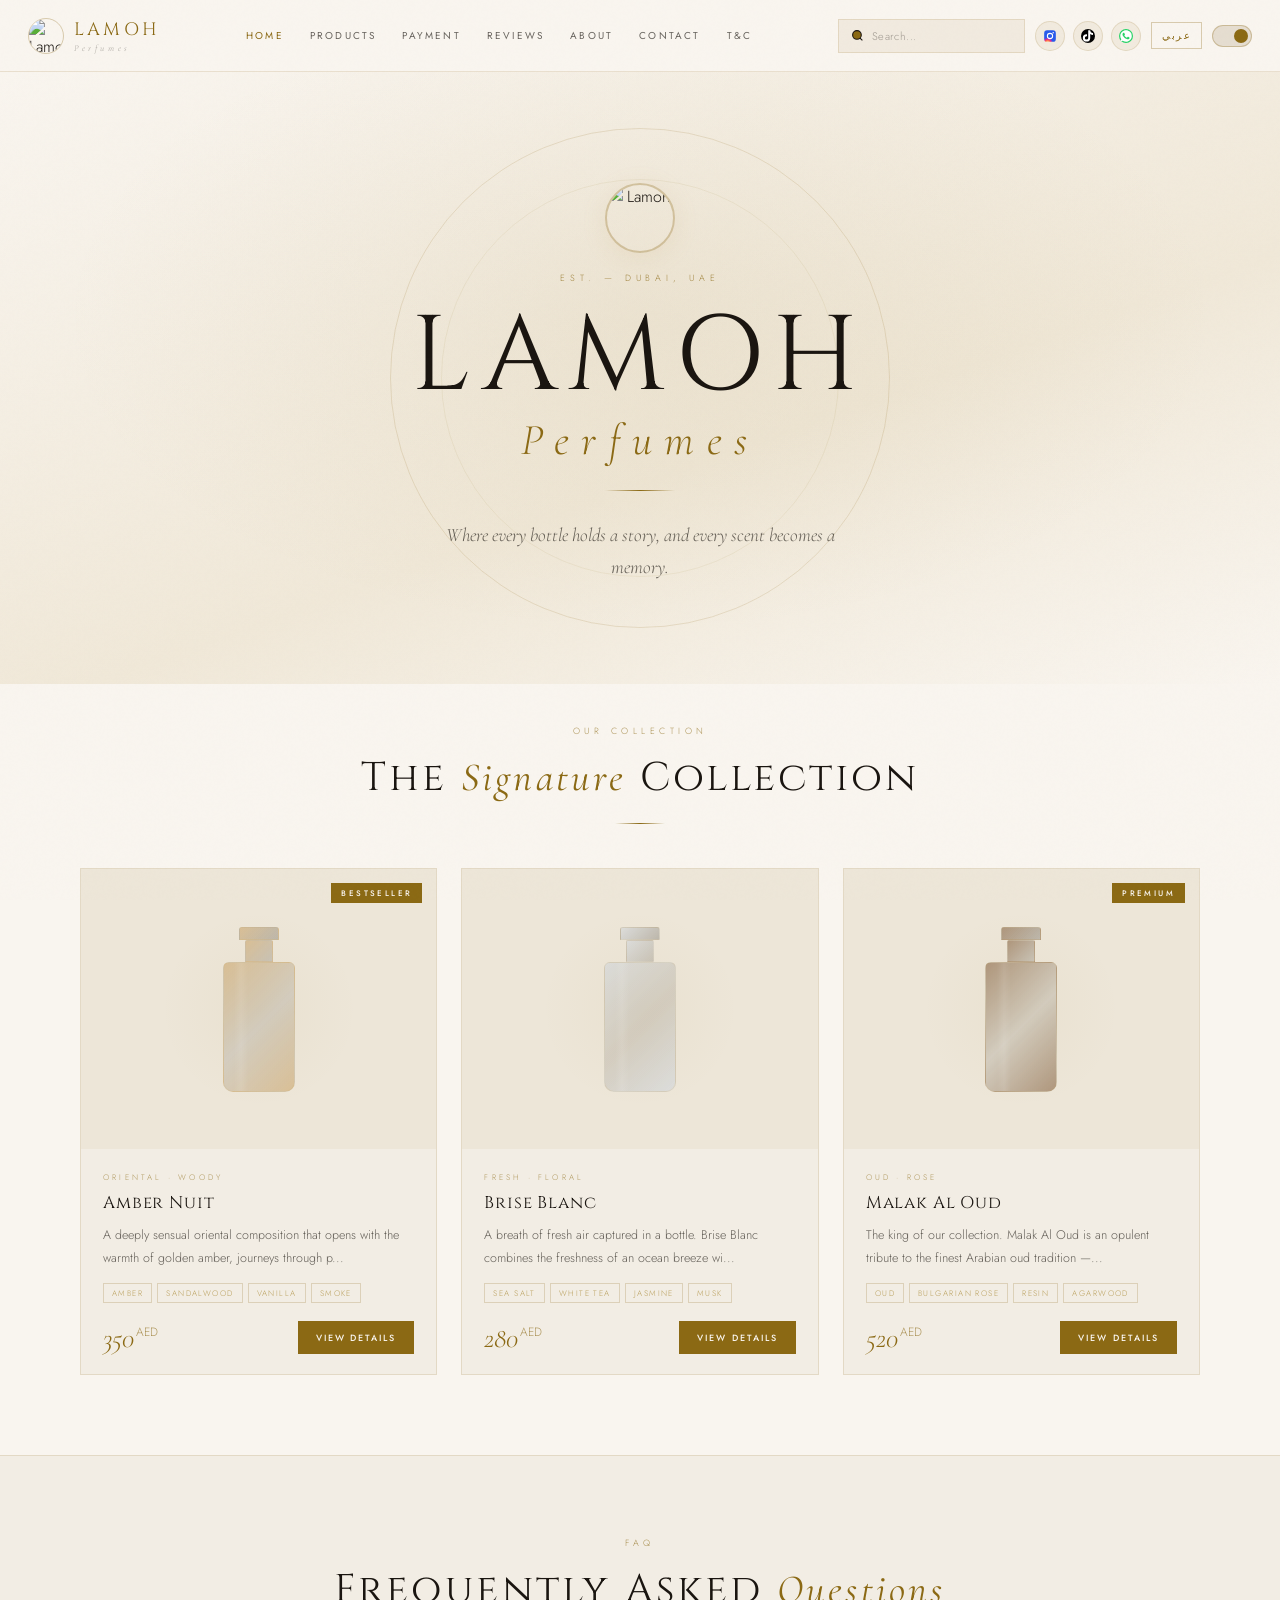
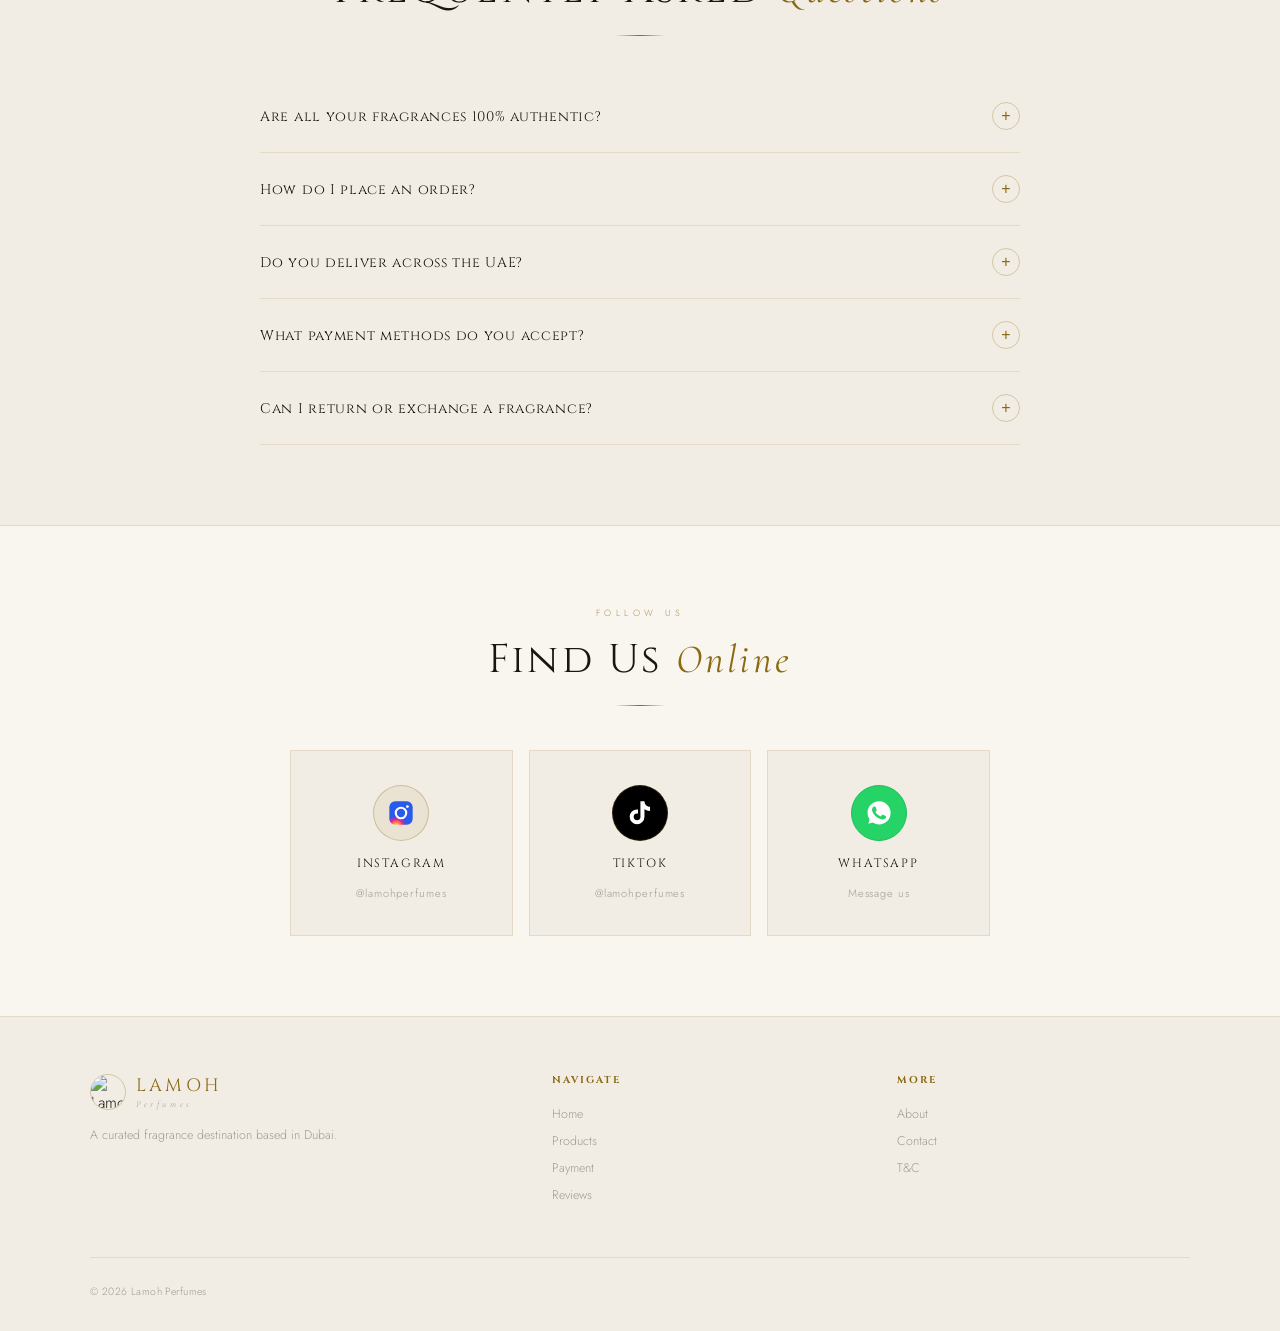
==== commit dead022d: "Update index.html" ====
--- a/index.html
+++ b/index.html
@@ -7,714 +7,295 @@
 <link href="https://fonts.googleapis.com/css2?family=Cormorant+Garamond:ital,wght@0,300;0,400;0,600;1,300;1,400&family=Cinzel:wght@400;500&family=Jost:wght@300;400;500&family=Tajawal:wght@300;400;500;700&display=swap" rel="stylesheet">
 <style>
 *,*::before,*::after{box-sizing:border-box;margin:0;padding:0;}
-
-/* ── THEME VARIABLES ── */
-[data-theme="dark"] {
-  --bg: #0A0A0A;
-  --bg2: #111111;
-  --bg3: #1A1713;
-  --bg4: #221E19;
-  --border: rgba(201,169,110,0.12);
-  --border2: rgba(201,169,110,0.22);
-  --gold: #C9A96E;
-  --gold-light: #E8D5B0;
-  --gold-dark: #8B6914;
-  --text: #F5F0E8;
-  --text2: rgba(245,240,232,0.65);
-  --text3: rgba(245,240,232,0.38);
-  --cream: #FAF7F2;
-  --card-bg: linear-gradient(145deg, #1C1812, #131109);
-  --header-bg: rgba(10,10,10,0.96);
-  --search-bg: rgba(201,169,110,0.06);
-  --tag-bg: rgba(201,169,110,0.08);
-  --overlay: rgba(10,10,10,0.82);
-  --shadow: 0 20px 60px rgba(0,0,0,0.6);
-}
-[data-theme="light"] {
-  --bg: #F9F5EF;
-  --bg2: #F2EDE4;
-  --bg3: #EDE6D8;
-  --bg4: #E5DDD0;
-  --border: rgba(139,105,20,0.15);
-  --border2: rgba(139,105,20,0.3);
-  --gold: #8B6914;
-  --gold-light: #A07D20;
-  --gold-dark: #C9A96E;
-  --text: #1A1510;
-  --text2: rgba(26,21,16,0.65);
-  --text3: rgba(26,21,16,0.38);
-  --cream: #1A1510;
-  --card-bg: linear-gradient(145deg, #EDE6D8, #F2EDE4);
-  --header-bg: rgba(249,245,239,0.96);
-  --search-bg: rgba(139,105,20,0.07);
-  --tag-bg: rgba(139,105,20,0.08);
-  --overlay: rgba(249,245,239,0.88);
-  --shadow: 0 20px 60px rgba(139,105,20,0.15);
-}
-
+[data-theme="dark"]{--bg:#0A0A0A;--bg2:#111111;--bg3:#1A1713;--bg4:#221E19;--border:rgba(201,169,110,0.12);--border2:rgba(201,169,110,0.22);--gold:#C9A96E;--gold-light:#E8D5B0;--text:#F5F0E8;--text2:rgba(245,240,232,0.65);--text3:rgba(245,240,232,0.38);--cream:#FAF7F2;--header-bg:rgba(10,10,10,0.96);--search-bg:rgba(201,169,110,0.06);--tag-bg:rgba(201,169,110,0.08);--shadow:0 20px 60px rgba(0,0,0,0.6);}
+[data-theme="light"]{--bg:#F9F5EF;--bg2:#F2EDE4;--bg3:#EDE6D8;--bg4:#E5DDD0;--border:rgba(139,105,20,0.15);--border2:rgba(139,105,20,0.3);--gold:#8B6914;--gold-light:#A07D20;--text:#1A1510;--text2:rgba(26,21,16,0.65);--text3:rgba(26,21,16,0.38);--cream:#1A1510;--header-bg:rgba(249,245,239,0.96);--search-bg:rgba(139,105,20,0.07);--tag-bg:rgba(139,105,20,0.08);--shadow:0 20px 60px rgba(139,105,20,0.15);}
 html{scroll-behavior:smooth;}
-body{
-  background:var(--bg);
-  color:var(--text);
-  font-family:'Jost',sans-serif;
-  font-weight:300;
-  overflow-x:hidden;
-  transition:background 0.4s, color 0.4s;
-}
-
-/* RTL support */
-[dir="rtl"] { font-family: 'Tajawal', sans-serif; }
-[dir="rtl"] .logo-sub, [dir="rtl"] nav, [dir="rtl"] .header-controls { direction: rtl; }
-
-/* ── NOISE ── */
-body::after{
-  content:'';
-  position:fixed;inset:0;
-  background-image:url("data:image/svg+xml,%3Csvg viewBox='0 0 256 256' xmlns='http://www.w3.org/2000/svg'%3E%3Cfilter id='n'%3E%3CfeTurbulence type='fractalNoise' baseFrequency='0.9' numOctaves='4' stitchTiles='stitch'/%3E%3C/filter%3E%3Crect width='100%25' height='100%25' filter='url(%23n)' opacity='0.04'/%3E%3C/svg%3E");
-  pointer-events:none;z-index:9998;opacity:0.3;
-}
+body{background:var(--bg);color:var(--text);font-family:'Jost',sans-serif;font-weight:300;overflow-x:hidden;transition:background 0.4s,color 0.4s;}
+[dir="rtl"]{font-family:'Tajawal',sans-serif;}
+body::after{content:'';position:fixed;inset:0;background-image:url("data:image/svg+xml,%3Csvg viewBox='0 0 256 256' xmlns='http://www.w3.org/2000/svg'%3E%3Cfilter id='n'%3E%3CfeTurbulence type='fractalNoise' baseFrequency='0.9' numOctaves='4' stitchTiles='stitch'/%3E%3C/filter%3E%3Crect width='100%25' height='100%25' filter='url(%23n)' opacity='0.04'/%3E%3C/svg%3E");pointer-events:none;z-index:9998;opacity:0.3;}
 
 /* ── HEADER ── */
-header{
-  position:fixed;top:0;left:0;right:0;z-index:1000;
-  height:72px;
-  display:flex;align-items:center;justify-content:space-between;
-  padding:0 48px;
-  background:var(--header-bg);
-  backdrop-filter:blur(16px);
-  border-bottom:1px solid var(--border);
-  transition:background 0.4s, border-color 0.4s;
-}
-
-.logo{cursor:pointer;text-decoration:none;}
-.logo-main{
-  font-family:'Cinzel',serif;
-  font-size:20px;letter-spacing:0.18em;
-  color:var(--gold);
-  display:block;
-  transition:color 0.3s;
-}
-.logo-sub{
-  font-family:'Cormorant Garamond',serif;
-  font-style:italic;font-size:10px;
-  letter-spacing:0.4em;color:var(--text3);
-  display:block;margin-top:1px;
-}
-
-nav{display:flex;gap:36px;align-items:center;}
-nav a{
-  font-size:10px;font-weight:400;letter-spacing:0.25em;text-transform:uppercase;
-  color:var(--text2);text-decoration:none;cursor:pointer;
-  background:none;border:none;padding:0;
-  transition:color 0.3s;
-  font-family:'Jost',sans-serif;
-}
-[dir="rtl"] nav a { font-family:'Tajawal',sans-serif; font-size:12px; letter-spacing:0; }
+header{position:fixed;top:0;left:0;right:0;z-index:1000;height:72px;display:flex;align-items:center;justify-content:space-between;padding:0 28px;gap:16px;background:var(--header-bg);backdrop-filter:blur(16px);border-bottom:1px solid var(--border);transition:background 0.4s,border-color 0.4s;}
+.header-left{display:flex;align-items:center;gap:12px;flex-shrink:0;}
+.logo{cursor:pointer;text-decoration:none;display:flex;align-items:center;gap:10px;}
+.logo-img{width:36px;height:36px;border-radius:50%;object-fit:cover;border:1px solid var(--border2);flex-shrink:0;}
+.logo-main{font-family:'Cinzel',serif;font-size:18px;letter-spacing:0.18em;color:var(--gold);display:block;transition:color 0.3s;}
+.logo-sub{font-family:'Cormorant Garamond',serif;font-style:italic;font-size:9px;letter-spacing:0.4em;color:var(--text3);display:block;margin-top:1px;}
+
+/* NAV */
+nav{display:flex;gap:26px;align-items:center;flex:1;justify-content:center;}
+nav a{font-size:10px;font-weight:400;letter-spacing:0.22em;text-transform:uppercase;color:var(--text2);text-decoration:none;cursor:pointer;background:none;border:none;padding:0;transition:color 0.3s;font-family:'Jost',sans-serif;white-space:nowrap;}
+[dir="rtl"] nav a{font-family:'Tajawal',sans-serif;font-size:12px;letter-spacing:0;}
 nav a:hover,nav a.active{color:var(--gold);}
 
-.header-controls{display:flex;align-items:center;gap:14px;}
-
-/* Theme toggle */
-.theme-toggle{
-  width:44px;height:24px;
-  background:var(--bg4);border:1px solid var(--border2);
-  border-radius:12px;cursor:pointer;
-  position:relative;transition:background 0.3s;
-  flex-shrink:0;
-}
-.theme-toggle::after{
-  content:'';position:absolute;
-  top:3px;left:3px;
-  width:16px;height:16px;border-radius:50%;
-  background:var(--gold);
-  transition:transform 0.3s;
-}
-[data-theme="light"] .theme-toggle::after{transform:translateX(20px);}
-
-/* Lang toggle */
-.lang-btn{
-  font-family:'Jost',sans-serif;font-size:10px;
-  font-weight:500;letter-spacing:0.2em;
-  color:var(--gold);border:1px solid var(--border2);
-  background:none;padding:5px 12px;cursor:pointer;
-  transition:background 0.3s,color 0.3s;
-  white-space:nowrap;
-}
+/* HEADER RIGHT */
+.header-right{display:flex;align-items:center;gap:10px;flex-shrink:0;}
+
+/* Header search */
+.header-search{display:flex;align-items:center;background:var(--search-bg);border:1px solid var(--border);padding:0 12px;height:34px;gap:8px;transition:border-color 0.3s;}
+.header-search:focus-within{border-color:var(--gold);}
+.header-search svg{width:13px;height:13px;fill:var(--gold);flex-shrink:0;}
+.header-search input{background:none;border:none;outline:none;font-family:'Jost',sans-serif;font-size:12px;font-weight:300;color:var(--text);width:140px;letter-spacing:0.03em;}
+[dir="rtl"] .header-search input{font-family:'Tajawal',sans-serif;text-align:right;}
+.header-search input::placeholder{color:var(--text3);font-size:11px;}
+
+/* Social icons in header */
+.header-socials{display:flex;align-items:center;gap:8px;}
+.soc-icon{width:30px;height:30px;border-radius:50%;display:flex;align-items:center;justify-content:center;border:1px solid var(--border);background:var(--tag-bg);cursor:pointer;text-decoration:none;transition:border-color 0.3s,background 0.3s,transform 0.2s;flex-shrink:0;}
+.soc-icon:hover{border-color:var(--border2);background:var(--bg3);transform:scale(1.08);}
+.soc-icon svg{width:14px;height:14px;display:block;}
+
+/* Lang + theme */
+.lang-btn{font-family:'Jost',sans-serif;font-size:10px;font-weight:500;letter-spacing:0.15em;color:var(--gold);border:1px solid var(--border2);background:none;padding:5px 10px;cursor:pointer;transition:background 0.3s,color 0.3s;white-space:nowrap;}
 .lang-btn:hover{background:var(--gold);color:var(--bg);}
-
-.hamburger{
-  display:none;flex-direction:column;gap:5px;
-  cursor:pointer;background:none;border:none;padding:4px;
-}
-.hamburger span{display:block;width:22px;height:1px;background:var(--gold);transition:all 0.3s;}
+.theme-toggle{width:40px;height:22px;background:var(--bg4);border:1px solid var(--border2);border-radius:11px;cursor:pointer;position:relative;transition:background 0.3s;flex-shrink:0;}
+.theme-toggle::after{content:'';position:absolute;top:3px;left:3px;width:14px;height:14px;border-radius:50%;background:var(--gold);transition:transform 0.3s;}
+[data-theme="light"] .theme-toggle::after{transform:translateX(18px);}
+.hamburger{display:none;flex-direction:column;gap:5px;cursor:pointer;background:none;border:none;padding:4px;}
+.hamburger span{display:block;width:20px;height:1px;background:var(--gold);}
 
 /* ── PAGES ── */
 .page{display:none;}
 .page.active{display:block;}
 
-/* ══ HOME PAGE ══ */
+/* ── HOME ── */
 #page-home{background:var(--bg);padding-top:72px;}
 
-/* HERO */
-.hero{
-  min-height:70vh;
-  display:flex;align-items:center;justify-content:center;
-  position:relative;overflow:hidden;
-  text-align:center;padding:60px 24px 50px;
-}
-[data-theme="dark"] .hero{
-  background:radial-gradient(ellipse 70% 80% at 50% 40%,rgba(201,169,110,0.06) 0%,transparent 65%),
-             linear-gradient(160deg,#0A0A0A 0%,#1A1410 60%,#0A0A0A 100%);
-}
-[data-theme="light"] .hero{
-  background:radial-gradient(ellipse 70% 80% at 50% 40%,rgba(139,105,20,0.07) 0%,transparent 65%),
-             linear-gradient(160deg,#F9F5EF 0%,#F0E8D8 60%,#F9F5EF 100%);
-}
-.hero-ring{
-  position:absolute;width:500px;height:500px;
-  border-radius:50%;border:1px solid var(--border);
-  top:50%;left:50%;transform:translate(-50%,-50%);
-  animation:spin 50s linear infinite;pointer-events:none;
-}
-.hero-ring::after{
-  content:'';position:absolute;inset:50px;
-  border-radius:50%;border:1px solid var(--border);
-  opacity:0.5;
-}
+.hero{min-height:68vh;display:flex;align-items:center;justify-content:center;position:relative;overflow:hidden;text-align:center;padding:60px 24px 50px;}
+[data-theme="dark"] .hero{background:radial-gradient(ellipse 70% 80% at 50% 40%,rgba(201,169,110,0.06) 0%,transparent 65%),linear-gradient(160deg,#0A0A0A 0%,#1A1410 60%,#0A0A0A 100%);}
+[data-theme="light"] .hero{background:radial-gradient(ellipse 70% 80% at 50% 40%,rgba(139,105,20,0.07) 0%,transparent 65%),linear-gradient(160deg,#F9F5EF 0%,#F0E8D8 60%,#F9F5EF 100%);}
+.hero-ring{position:absolute;width:500px;height:500px;border-radius:50%;border:1px solid var(--border);top:50%;left:50%;transform:translate(-50%,-50%);animation:spin 50s linear infinite;pointer-events:none;}
+.hero-ring::after{content:'';position:absolute;inset:50px;border-radius:50%;border:1px solid var(--border);opacity:0.5;}
 @keyframes spin{to{transform:translate(-50%,-50%) rotate(360deg);}}
 .hero-content{position:relative;animation:fadeUp 1s ease both;}
 @keyframes fadeUp{from{opacity:0;transform:translateY(24px);}to{opacity:1;transform:translateY(0);}}
-.hero-eyebrow{
-  font-size:9px;letter-spacing:0.55em;text-transform:uppercase;
-  color:var(--gold);opacity:0.75;margin-bottom:22px;
-}
-.hero-title{
-  font-family:'Cinzel',serif;
-  font-size:clamp(48px,9vw,108px);
-  font-weight:400;letter-spacing:0.1em;
-  color:var(--cream);line-height:1;margin-bottom:6px;
-}
-.hero-title em{
-  display:block;font-family:'Cormorant Garamond',serif;
-  font-style:italic;font-weight:300;
-  font-size:clamp(22px,3.5vw,44px);
-  color:var(--gold);letter-spacing:0.28em;margin-top:8px;
-}
-.hero-line{width:70px;height:1px;background:linear-gradient(90deg,transparent,var(--gold),transparent);margin:30px auto;}
-.hero-sub{
-  font-family:'Cormorant Garamond',serif;font-style:italic;font-size:19px;
-  color:var(--text2);max-width:420px;margin:0 auto 36px;line-height:1.7;
-}
+
+/* Logo in hero */
+.hero-logo-img{width:70px;height:70px;border-radius:50%;object-fit:cover;border:2px solid var(--border2);margin:0 auto 18px;display:block;box-shadow:0 4px 24px rgba(201,169,110,0.15);}
+.hero-eyebrow{font-size:9px;letter-spacing:0.55em;text-transform:uppercase;color:var(--gold);opacity:0.75;margin-bottom:20px;}
+.hero-title{font-family:'Cinzel',serif;font-size:clamp(46px,9vw,106px);font-weight:400;letter-spacing:0.1em;color:var(--cream);line-height:1;margin-bottom:6px;}
+.hero-title em{display:block;font-family:'Cormorant Garamond',serif;font-style:italic;font-weight:300;font-size:clamp(22px,3.5vw,44px);color:var(--gold);letter-spacing:0.28em;margin-top:8px;}
+.hero-line{width:70px;height:1px;background:linear-gradient(90deg,transparent,var(--gold),transparent);margin:28px auto;}
+.hero-sub{font-family:'Cormorant Garamond',serif;font-style:italic;font-size:19px;color:var(--text2);max-width:420px;margin:0 auto 0;line-height:1.7;}
 [dir="rtl"] .hero-sub{font-family:'Tajawal',sans-serif;font-style:normal;}
 
-/* SEARCH BAR */
-.search-section{
-  max-width:600px;margin:0 auto;
-  padding:0 24px 60px;
-}
-.search-wrap{
-  display:flex;align-items:center;
-  background:var(--search-bg);
-  border:1px solid var(--border2);
-  padding:0 20px;
-  transition:border-color 0.3s,background 0.3s;
-}
-.search-wrap:focus-within{border-color:var(--gold);}
-.search-icon{color:var(--gold);font-size:16px;margin-right:12px;flex-shrink:0;}
-[dir="rtl"] .search-icon{margin-right:0;margin-left:12px;}
-#searchInput{
-  flex:1;background:none;border:none;outline:none;
-  font-family:'Jost',sans-serif;font-size:13px;font-weight:300;
-  color:var(--text);padding:14px 0;letter-spacing:0.05em;
-}
-[dir="rtl"] #searchInput{font-family:'Tajawal',sans-serif;text-align:right;}
-#searchInput::placeholder{color:var(--text3);}
-
 /* SECTION HEADER */
-.sec-header{text-align:center;margin-bottom:50px;}
+.sec-header{text-align:center;margin-bottom:44px;}
 .sec-tag{font-size:9px;letter-spacing:0.5em;text-transform:uppercase;color:var(--gold);opacity:0.7;margin-bottom:14px;}
 [dir="rtl"] .sec-tag{letter-spacing:0;}
-.sec-title{
-  font-family:'Cinzel',serif;font-size:clamp(26px,3.5vw,40px);
-  font-weight:400;letter-spacing:0.08em;color:var(--cream);
-}
+.sec-title{font-family:'Cinzel',serif;font-size:clamp(26px,3.5vw,40px);font-weight:400;letter-spacing:0.08em;color:var(--cream);}
 [dir="rtl"] .sec-title{font-family:'Tajawal',sans-serif;font-weight:700;letter-spacing:0;}
 .sec-title em{font-family:'Cormorant Garamond',serif;font-style:italic;color:var(--gold);}
-[dir="rtl"] .sec-title em{font-family:'Tajawal',sans-serif;font-style:normal;}
 .gold-line{width:50px;height:1px;background:linear-gradient(90deg,transparent,var(--gold),transparent);margin:18px auto 0;}
 
-/* PRODUCTS GRID */
-.products-section{padding:0 40px 80px;max-width:1200px;margin:0 auto;}
-#noResults{
-  text-align:center;padding:60px 20px;
-  font-family:'Cormorant Garamond',serif;font-style:italic;
-  font-size:20px;color:var(--text3);display:none;
-}
-
-.products-grid{
-  display:grid;
-  grid-template-columns:repeat(auto-fill,minmax(290px,1fr));
-  gap:24px;
-}
-
-.product-card{
-  background:var(--bg2);
-  border:1px solid var(--border);
-  position:relative;overflow:hidden;
-  transition:transform 0.35s cubic-bezier(0.4,0,0.2,1),box-shadow 0.35s,border-color 0.35s;
-  display:flex;flex-direction:column;
-}
-.product-card:hover{
-  transform:translateY(-6px);
-  box-shadow:var(--shadow);
-  border-color:var(--border2);
-}
-
-.product-img-wrap{
-  height:280px;position:relative;overflow:hidden;
-  background:var(--bg3);
-  display:flex;align-items:center;justify-content:center;
-}
-.product-img-wrap img{
-  width:100%;height:100%;object-fit:cover;
-  transition:transform 0.5s ease;
-}
+/* PRODUCTS */
+.products-section{padding:40px 40px 80px;max-width:1200px;margin:0 auto;}
+#noResults,#noResultsPage{text-align:center;padding:60px 20px;font-family:'Cormorant Garamond',serif;font-style:italic;font-size:20px;color:var(--text3);display:none;}
+.products-grid{display:grid;grid-template-columns:repeat(auto-fill,minmax(290px,1fr));gap:24px;}
+
+.product-card{background:var(--bg2);border:1px solid var(--border);position:relative;overflow:hidden;transition:transform 0.35s cubic-bezier(0.4,0,0.2,1),box-shadow 0.35s,border-color 0.35s;display:flex;flex-direction:column;}
+.product-card:hover{transform:translateY(-6px);box-shadow:var(--shadow);border-color:var(--border2);}
+.product-img-wrap{height:280px;position:relative;overflow:hidden;background:var(--bg3);display:flex;align-items:center;justify-content:center;}
+.product-img-wrap img{width:100%;height:100%;object-fit:cover;transition:transform 0.5s ease;}
 .product-card:hover .product-img-wrap img{transform:scale(1.05);}
-
-/* CSS bottle placeholder */
 .bottle{display:flex;flex-direction:column;align-items:center;position:relative;}
 .b-cap{height:13px;border-radius:3px 3px 0 0;margin:0 auto;}
 .b-neck{height:22px;margin:0 auto;border-radius:2px 2px 0 0;}
 .b-body{border-radius:6px 6px 10px 10px;position:relative;overflow:hidden;}
-.b-body::before{
-  content:'';position:absolute;
-  top:0;left:15%;width:20%;height:100%;
-  background:linear-gradient(90deg,transparent,rgba(255,255,255,0.1),transparent);
-}
-.bottle-glow{
-  position:absolute;width:200px;height:200px;border-radius:50%;
-  background:radial-gradient(circle,var(--gold) 0%,transparent 70%);
-  opacity:0.04;
-  animation:glowPulse 3s ease-in-out infinite;
-}
+.b-body::before{content:'';position:absolute;top:0;left:15%;width:20%;height:100%;background:linear-gradient(90deg,transparent,rgba(255,255,255,0.1),transparent);}
+.bottle-glow{position:absolute;width:200px;height:200px;border-radius:50%;background:radial-gradient(circle,var(--gold) 0%,transparent 70%);opacity:0.04;animation:glowPulse 3s ease-in-out infinite;}
 @keyframes glowPulse{0%,100%{opacity:0.04;}50%{opacity:0.09;}}
-
-.product-badge{
-  position:absolute;top:14px;right:14px;
-  font-size:8px;letter-spacing:0.3em;text-transform:uppercase;
-  background:var(--gold);color:var(--bg);
-  padding:4px 10px;font-weight:500;
-}
+.product-badge{position:absolute;top:14px;right:14px;font-size:8px;letter-spacing:0.3em;text-transform:uppercase;background:var(--gold);color:var(--bg);padding:4px 10px;font-weight:500;}
 [dir="rtl"] .product-badge{right:auto;left:14px;}
-
 .product-body{padding:22px 22px 20px;flex:1;display:flex;flex-direction:column;}
-.product-cat{
-  font-size:8px;letter-spacing:0.4em;text-transform:uppercase;
-  color:var(--gold);opacity:0.65;margin-bottom:8px;
-}
-[dir="rtl"] .product-cat{letter-spacing:0;}
-.product-name{
-  font-family:'Cinzel',serif;font-size:17px;font-weight:400;
-  letter-spacing:0.05em;color:var(--cream);margin-bottom:10px;
-}
+.product-cat{font-size:8px;letter-spacing:0.4em;text-transform:uppercase;color:var(--gold);opacity:0.65;margin-bottom:8px;}
+.product-name{font-family:'Cinzel',serif;font-size:17px;font-weight:400;letter-spacing:0.05em;color:var(--cream);margin-bottom:10px;}
 [dir="rtl"] .product-name{font-family:'Tajawal',sans-serif;font-weight:700;letter-spacing:0;}
-.product-desc{
-  font-size:12.5px;line-height:1.8;color:var(--text2);
-  margin-bottom:14px;flex:1;
-}
-[dir="rtl"] .product-desc{font-family:'Tajawal',sans-serif;font-size:13px;}
+.product-desc{font-size:12.5px;line-height:1.8;color:var(--text2);margin-bottom:14px;flex:1;}
 .product-notes{display:flex;flex-wrap:wrap;gap:5px;margin-bottom:18px;}
-.note{
-  font-size:8px;letter-spacing:0.18em;text-transform:uppercase;
-  padding:3px 8px;border:1px solid var(--border2);
-  color:var(--gold-light);opacity:0.7;
-}
-[dir="rtl"] .note{letter-spacing:0;font-family:'Tajawal',sans-serif;font-size:10px;}
-
+.note{font-size:8px;letter-spacing:0.18em;text-transform:uppercase;padding:3px 8px;border:1px solid var(--border2);color:var(--gold-light);opacity:0.7;}
 .product-footer{display:flex;align-items:center;justify-content:space-between;gap:10px;margin-top:auto;}
-.product-price{
-  font-family:'Cormorant Garamond',serif;font-style:italic;
-  font-size:28px;color:var(--gold);line-height:1;
-}
+.product-price{font-family:'Cormorant Garamond',serif;font-style:italic;font-size:28px;color:var(--gold);line-height:1;}
 [dir="rtl"] .product-price{font-family:'Tajawal',sans-serif;font-style:normal;font-size:22px;font-weight:700;}
 .product-price sup{font-size:12px;font-style:normal;opacity:0.65;font-family:'Jost',sans-serif;vertical-align:super;margin-left:2px;}
-[dir="rtl"] .product-price sup{margin-left:0;margin-right:2px;}
-
-.view-btn{
-  font-family:'Jost',sans-serif;font-size:9px;font-weight:500;
-  letter-spacing:0.22em;text-transform:uppercase;
-  color:var(--bg);background:var(--gold);
-  border:none;padding:10px 18px;cursor:pointer;
-  transition:background 0.3s,transform 0.2s;
-  text-decoration:none;display:inline-block;
-  white-space:nowrap;
-}
+.view-btn{font-family:'Jost',sans-serif;font-size:9px;font-weight:500;letter-spacing:0.22em;text-transform:uppercase;color:var(--bg);background:var(--gold);border:none;padding:10px 18px;cursor:pointer;transition:background 0.3s,transform 0.2s;text-decoration:none;display:inline-block;white-space:nowrap;}
 [dir="rtl"] .view-btn{font-family:'Tajawal',sans-serif;letter-spacing:0;font-size:11px;}
 .view-btn:hover{background:var(--gold-light);transform:translateY(-1px);}
 
-/* ══ PRODUCT DETAIL PAGE ══ */
+/* ── DETAIL PAGE ── */
 #page-detail{background:var(--bg);padding-top:72px;min-height:100vh;}
 .detail-wrap{max-width:1000px;margin:0 auto;padding:60px 40px 100px;}
-.back-btn{
-  display:inline-flex;align-items:center;gap:8px;
-  font-size:10px;letter-spacing:0.25em;text-transform:uppercase;
-  color:var(--text3);cursor:pointer;background:none;border:none;
-  margin-bottom:50px;transition:color 0.3s;
-  font-family:'Jost',sans-serif;
-}
+.back-btn{display:inline-flex;align-items:center;gap:8px;font-size:10px;letter-spacing:0.25em;text-transform:uppercase;color:var(--text3);cursor:pointer;background:none;border:none;margin-bottom:50px;transition:color 0.3s;font-family:'Jost',sans-serif;}
 [dir="rtl"] .back-btn{font-family:'Tajawal',sans-serif;letter-spacing:0;flex-direction:row-reverse;}
 .back-btn:hover{color:var(--gold);}
-
 .detail-grid{display:grid;grid-template-columns:1fr 1fr;gap:60px;align-items:start;}
-.detail-img{
-  height:480px;background:var(--bg3);
-  border:1px solid var(--border);
-  display:flex;align-items:center;justify-content:center;
-  position:relative;overflow:hidden;
-}
+.detail-img{height:480px;background:var(--bg3);border:1px solid var(--border);display:flex;align-items:center;justify-content:center;position:relative;overflow:hidden;}
 .detail-img img{width:100%;height:100%;object-fit:cover;}
-.detail-info{}
-.detail-cat{
-  font-size:9px;letter-spacing:0.45em;text-transform:uppercase;
-  color:var(--gold);opacity:0.65;margin-bottom:12px;
-}
-[dir="rtl"] .detail-cat{letter-spacing:0;font-family:'Tajawal',sans-serif;}
-.detail-name{
-  font-family:'Cinzel',serif;font-size:clamp(26px,4vw,42px);
-  font-weight:400;letter-spacing:0.06em;
-  color:var(--cream);line-height:1.2;margin-bottom:14px;
-}
+.detail-cat{font-size:9px;letter-spacing:0.45em;text-transform:uppercase;color:var(--gold);opacity:0.65;margin-bottom:12px;}
+.detail-name{font-family:'Cinzel',serif;font-size:clamp(26px,4vw,42px);font-weight:400;letter-spacing:0.06em;color:var(--cream);line-height:1.2;margin-bottom:14px;}
 [dir="rtl"] .detail-name{font-family:'Tajawal',sans-serif;font-weight:700;letter-spacing:0;}
-.detail-price{
-  font-family:'Cormorant Garamond',serif;font-style:italic;
-  font-size:44px;color:var(--gold);margin-bottom:24px;
-}
-[dir="rtl"] .detail-price{font-family:'Tajawal',sans-serif;font-style:normal;font-weight:700;}
+.detail-price{font-family:'Cormorant Garamond',serif;font-style:italic;font-size:44px;color:var(--gold);margin-bottom:24px;}
 .detail-price sup{font-size:16px;font-style:normal;opacity:0.65;font-family:'Jost',sans-serif;}
 .detail-divider{height:1px;background:var(--border);margin-bottom:22px;}
-.detail-bio{
-  font-size:14.5px;line-height:1.95;color:var(--text2);margin-bottom:26px;
-}
-[dir="rtl"] .detail-bio{font-family:'Tajawal',sans-serif;font-size:15px;}
-
-.detail-section-label{
-  font-size:9px;letter-spacing:0.35em;text-transform:uppercase;
-  color:var(--gold);opacity:0.6;margin-bottom:12px;
-}
-[dir="rtl"] .detail-section-label{letter-spacing:0;font-family:'Tajawal',sans-serif;font-size:11px;}
+.detail-bio{font-size:14.5px;line-height:1.95;color:var(--text2);margin-bottom:26px;}
+.detail-section-label{font-size:9px;letter-spacing:0.35em;text-transform:uppercase;color:var(--gold);opacity:0.6;margin-bottom:12px;}
 .detail-notes{display:flex;flex-wrap:wrap;gap:6px;margin-bottom:28px;}
-
 .detail-specs{margin-bottom:28px;}
-.spec-row{
-  display:flex;justify-content:space-between;align-items:center;
-  padding:10px 0;border-bottom:1px solid var(--border);
-  font-size:13px;
-}
-[dir="rtl"] .spec-row{font-family:'Tajawal',sans-serif;}
+.spec-row{display:flex;justify-content:space-between;align-items:center;padding:10px 0;border-bottom:1px solid var(--border);font-size:13px;}
 .spec-key{color:var(--text3);font-size:11px;letter-spacing:0.15em;text-transform:uppercase;}
-[dir="rtl"] .spec-key{letter-spacing:0;}
 .spec-val{color:var(--text);font-weight:400;}
-
-.whatsapp-btn{
-  display:flex;align-items:center;justify-content:center;gap:12px;
-  width:100%;padding:17px;
-  background:#25D366;color:#fff;
-  font-family:'Jost',sans-serif;font-size:12px;font-weight:500;
-  letter-spacing:0.2em;text-transform:uppercase;
-  border:none;cursor:pointer;text-decoration:none;
-  transition:background 0.3s,transform 0.2s;margin-top:8px;
-}
+.whatsapp-btn{display:flex;align-items:center;justify-content:center;gap:12px;width:100%;padding:17px;background:#25D366;color:#fff;font-family:'Jost',sans-serif;font-size:12px;font-weight:500;letter-spacing:0.2em;text-transform:uppercase;border:none;cursor:pointer;text-decoration:none;transition:background 0.3s,transform 0.2s;margin-top:8px;}
 [dir="rtl"] .whatsapp-btn{font-family:'Tajawal',sans-serif;letter-spacing:0;font-size:14px;flex-direction:row-reverse;}
 .whatsapp-btn:hover{background:#1ebe5d;transform:translateY(-2px);}
 .whatsapp-btn svg{width:22px;height:22px;fill:#fff;flex-shrink:0;}
 
-/* ══ FAQ SECTION ══ */
-.faq-section{
-  background:var(--bg2);border-top:1px solid var(--border);
-  border-bottom:1px solid var(--border);
-  padding:80px 40px;
-}
+/* ── FAQ ── */
+.faq-section{background:var(--bg2);border-top:1px solid var(--border);border-bottom:1px solid var(--border);padding:80px 40px;}
 .faq-inner{max-width:760px;margin:0 auto;}
 .faq-item{border-bottom:1px solid var(--border);}
-.faq-question{
-  width:100%;background:none;border:none;
-  display:flex;align-items:center;justify-content:space-between;
-  padding:22px 0;cursor:pointer;text-align:left;gap:16px;
-  transition:color 0.3s;
-}
+.faq-question{width:100%;background:none;border:none;display:flex;align-items:center;justify-content:space-between;padding:22px 0;cursor:pointer;text-align:left;gap:16px;transition:color 0.3s;}
 [dir="rtl"] .faq-question{text-align:right;flex-direction:row-reverse;}
-.faq-q-text{
-  font-family:'Cinzel',serif;font-size:14px;font-weight:400;
-  letter-spacing:0.05em;color:var(--text);transition:color 0.3s;
-}
+.faq-q-text{font-family:'Cinzel',serif;font-size:14px;font-weight:400;letter-spacing:0.05em;color:var(--text);transition:color 0.3s;}
 [dir="rtl"] .faq-q-text{font-family:'Tajawal',sans-serif;font-weight:600;letter-spacing:0;}
 .faq-question:hover .faq-q-text,.faq-item.open .faq-q-text{color:var(--gold);}
-.faq-icon{
-  width:28px;height:28px;border-radius:50%;
-  border:1px solid var(--border2);
-  display:flex;align-items:center;justify-content:center;
-  flex-shrink:0;color:var(--gold);font-size:16px;
-  transition:transform 0.3s,background 0.3s;
-}
+.faq-icon{width:28px;height:28px;border-radius:50%;border:1px solid var(--border2);display:flex;align-items:center;justify-content:center;flex-shrink:0;color:var(--gold);font-size:16px;transition:transform 0.3s,background 0.3s;}
 .faq-item.open .faq-icon{transform:rotate(45deg);background:var(--gold);color:var(--bg);}
-.faq-answer{
-  max-height:0;overflow:hidden;transition:max-height 0.4s ease,padding 0.3s;
-}
+.faq-answer{max-height:0;overflow:hidden;transition:max-height 0.4s ease,padding 0.3s;}
 .faq-item.open .faq-answer{max-height:300px;padding-bottom:20px;}
-.faq-answer p{
-  font-size:14px;line-height:1.9;color:var(--text2);
-  padding-bottom:4px;
-}
-[dir="rtl"] .faq-answer p{font-family:'Tajawal',sans-serif;font-size:15px;}
-
-/* ══ SOCIALS SECTION ══ */
+.faq-answer p{font-size:14px;line-height:1.9;color:var(--text2);padding-bottom:4px;}
+
+/* ── SOCIALS ── */
 .socials-section{padding:80px 40px;}
 .socials-inner{max-width:700px;margin:0 auto;text-align:center;}
-.socials-grid{
-  display:grid;grid-template-columns:repeat(3,1fr);
-  gap:16px;margin-top:44px;
-}
-.social-card{
-  padding:34px 20px;border:1px solid var(--border);
-  background:var(--bg2);
-  text-decoration:none;
-  display:flex;flex-direction:column;align-items:center;gap:14px;
-  transition:border-color 0.3s,background 0.3s,transform 0.3s;
-  cursor:pointer;
-}
-.social-card:hover{
-  border-color:var(--border2);background:var(--bg3);
-  transform:translateY(-4px);
-}
-.social-icon-wrap{
-  width:54px;height:54px;border-radius:50%;
-  display:flex;align-items:center;justify-content:center;
-  font-size:26px;
-  border:1px solid var(--border2);
-  background:var(--tag-bg);
-}
-.social-name{
-  font-family:'Cinzel',serif;font-size:12px;letter-spacing:0.15em;
-  color:var(--cream);text-transform:uppercase;
-}
+.socials-grid{display:grid;grid-template-columns:repeat(3,1fr);gap:16px;margin-top:44px;}
+.social-card{padding:34px 20px;border:1px solid var(--border);background:var(--bg2);text-decoration:none;display:flex;flex-direction:column;align-items:center;gap:14px;transition:border-color 0.3s,background 0.3s,transform 0.3s;cursor:pointer;}
+.social-card:hover{border-color:var(--border2);background:var(--bg3);transform:translateY(-4px);}
+.social-icon-wrap{width:56px;height:56px;border-radius:50%;display:flex;align-items:center;justify-content:center;border:1px solid var(--border2);background:var(--tag-bg);}
+.social-icon-wrap svg{width:28px;height:28px;display:block;}
+.social-name{font-family:'Cinzel',serif;font-size:12px;letter-spacing:0.15em;color:var(--cream);text-transform:uppercase;}
 [dir="rtl"] .social-name{font-family:'Tajawal',sans-serif;font-weight:600;letter-spacing:0;font-size:14px;}
 .social-handle{font-size:11px;color:var(--text3);letter-spacing:0.08em;}
-[dir="rtl"] .social-handle{font-family:'Tajawal',sans-serif;letter-spacing:0;}
-
-/* ══ ABOUT PAGE ══ */
+
+/* ── REVIEWS PAGE ── */
+#page-reviews{background:var(--bg);padding-top:72px;min-height:100vh;}
+.reviews-body{max-width:1000px;margin:0 auto;padding:70px 40px 100px;}
+.reviews-grid{display:grid;grid-template-columns:repeat(auto-fill,minmax(280px,1fr));gap:22px;margin-top:10px;}
+.review-card{background:var(--bg2);border:1px solid var(--border);padding:28px 26px;position:relative;transition:border-color 0.3s;}
+.review-card:hover{border-color:var(--border2);}
+.review-stars{color:var(--gold);font-size:14px;letter-spacing:3px;margin-bottom:14px;}
+.review-text{font-family:'Cormorant Garamond',serif;font-style:italic;font-size:16px;line-height:1.75;color:var(--text2);margin-bottom:20px;}
+.review-author{font-size:11px;letter-spacing:0.2em;text-transform:uppercase;color:var(--gold);opacity:0.7;}
+.review-location{font-size:11px;color:var(--text3);margin-top:3px;}
+
+/* ── PAYMENT PAGE ── */
+#page-payment{background:var(--bg);padding-top:72px;min-height:100vh;}
+.payment-body{max-width:780px;margin:0 auto;padding:70px 40px 100px;}
+.payment-grid{display:grid;grid-template-columns:repeat(auto-fill,minmax(220px,1fr));gap:18px;margin-bottom:50px;}
+.payment-card{background:var(--bg2);border:1px solid var(--border);padding:28px 22px;text-align:center;transition:border-color 0.3s,transform 0.3s;}
+.payment-card:hover{border-color:var(--border2);transform:translateY(-3px);}
+.payment-icon{font-size:32px;margin-bottom:14px;}
+.payment-name{font-family:'Cinzel',serif;font-size:13px;letter-spacing:0.1em;color:var(--cream);margin-bottom:8px;}
+[dir="rtl"] .payment-name{font-family:'Tajawal',sans-serif;font-weight:600;letter-spacing:0;}
+.payment-desc{font-size:12px;line-height:1.7;color:var(--text2);}
+[dir="rtl"] .payment-desc{font-family:'Tajawal',sans-serif;}
+.payment-note{background:var(--bg3);border:1px solid var(--border);padding:22px 26px;font-size:13.5px;line-height:1.9;color:var(--text2);}
+[dir="rtl"] .payment-note{font-family:'Tajawal',sans-serif;}
+
+/* ── ABOUT ── */
 #page-about{background:var(--bg);padding-top:72px;min-height:100vh;}
-.page-hero{
-  padding:70px 40px 60px;text-align:center;
-  border-bottom:1px solid var(--border);
-  background:var(--bg2);
-}
-.page-hero-title{
-  font-family:'Cinzel',serif;font-size:clamp(30px,5vw,52px);
-  font-weight:400;letter-spacing:0.1em;color:var(--cream);
-}
+.page-hero{padding:70px 40px 60px;text-align:center;border-bottom:1px solid var(--border);background:var(--bg2);}
+.page-hero-title{font-family:'Cinzel',serif;font-size:clamp(30px,5vw,52px);font-weight:400;letter-spacing:0.1em;color:var(--cream);}
 [dir="rtl"] .page-hero-title{font-family:'Tajawal',sans-serif;font-weight:700;letter-spacing:0;}
-.page-hero-title em{
-  display:block;font-family:'Cormorant Garamond',serif;
-  font-style:italic;font-size:0.55em;color:var(--gold);
-  letter-spacing:0.35em;margin-top:8px;
-}
-[dir="rtl"] .page-hero-title em{font-family:'Tajawal',sans-serif;font-style:normal;letter-spacing:0;}
+.page-hero-title em{display:block;font-family:'Cormorant Garamond',serif;font-style:italic;font-size:0.55em;color:var(--gold);letter-spacing:0.35em;margin-top:8px;}
 .about-body{max-width:1100px;margin:0 auto;padding:70px 40px;}
 .about-grid{display:grid;grid-template-columns:1fr 1fr;gap:70px;align-items:start;margin-bottom:70px;}
-.about-text h2{
-  font-family:'Cormorant Garamond',serif;font-style:italic;
-  font-size:34px;font-weight:300;color:var(--gold);margin-bottom:22px;line-height:1.3;
-}
-[dir="rtl"] .about-text h2{font-family:'Tajawal',sans-serif;font-style:normal;font-weight:700;}
+.about-text h2{font-family:'Cormorant Garamond',serif;font-style:italic;font-size:34px;font-weight:300;color:var(--gold);margin-bottom:22px;line-height:1.3;}
 .about-text p{font-size:14px;line-height:1.95;color:var(--text2);margin-bottom:18px;}
-[dir="rtl"] .about-text p{font-family:'Tajawal',sans-serif;font-size:15px;}
-.value-card{
-  background:var(--bg2);border:1px solid var(--border);padding:40px 36px;
-  position:relative;
-}
-.value-card::before{
-  content:'';position:absolute;
-  top:10px;left:10px;right:-10px;bottom:-10px;
-  border:1px solid var(--border);pointer-events:none;
-  opacity:0.5;
-}
-.val-title{
-  font-family:'Cinzel',serif;font-size:11px;letter-spacing:0.2em;
-  color:var(--gold);margin-bottom:24px;text-transform:uppercase;
-}
-[dir="rtl"] .val-title{font-family:'Tajawal',sans-serif;font-size:13px;letter-spacing:0;}
+.value-card{background:var(--bg2);border:1px solid var(--border);padding:40px 36px;position:relative;}
+.value-card::before{content:'';position:absolute;top:10px;left:10px;right:-10px;bottom:-10px;border:1px solid var(--border);pointer-events:none;opacity:0.5;}
+.val-title{font-family:'Cinzel',serif;font-size:11px;letter-spacing:0.2em;color:var(--gold);margin-bottom:24px;text-transform:uppercase;}
 .val-item{display:flex;gap:16px;margin-bottom:22px;align-items:flex-start;}
 [dir="rtl"] .val-item{flex-direction:row-reverse;}
-.val-num{
-  font-family:'Cormorant Garamond',serif;font-style:italic;
-  font-size:30px;color:var(--gold);opacity:0.3;line-height:1;min-width:28px;
-}
-.val-content h4{
-  font-family:'Jost',sans-serif;font-size:11px;font-weight:500;
-  letter-spacing:0.15em;text-transform:uppercase;
-  color:var(--gold-light);margin-bottom:5px;
-}
-[dir="rtl"] .val-content h4{font-family:'Tajawal',sans-serif;letter-spacing:0;font-size:13px;}
+.val-num{font-family:'Cormorant Garamond',serif;font-style:italic;font-size:30px;color:var(--gold);opacity:0.3;line-height:1;min-width:28px;}
+.val-content h4{font-family:'Jost',sans-serif;font-size:11px;font-weight:500;letter-spacing:0.15em;text-transform:uppercase;color:var(--gold-light);margin-bottom:5px;}
 .val-content p{font-size:12.5px;line-height:1.7;color:var(--text2);margin:0;}
-[dir="rtl"] .val-content p{font-family:'Tajawal',sans-serif;text-align:right;font-size:13px;}
-.stats-row{
-  display:grid;grid-template-columns:repeat(3,1fr);
-  gap:1px;background:var(--border);
-  border:1px solid var(--border);
-}
+.stats-row{display:grid;grid-template-columns:repeat(3,1fr);gap:1px;background:var(--border);border:1px solid var(--border);}
 .stat-cell{background:var(--bg);padding:32px 20px;text-align:center;}
-.stat-num{
-  font-family:'Cormorant Garamond',serif;font-style:italic;
-  font-size:46px;color:var(--gold);line-height:1;display:block;
-}
+.stat-num{font-family:'Cormorant Garamond',serif;font-style:italic;font-size:46px;color:var(--gold);line-height:1;display:block;}
 [dir="rtl"] .stat-num{font-family:'Tajawal',sans-serif;font-style:normal;font-weight:700;}
-.stat-lbl{
-  font-size:9px;letter-spacing:0.3em;text-transform:uppercase;
-  color:var(--text3);margin-top:8px;display:block;
-}
-[dir="rtl"] .stat-lbl{letter-spacing:0;font-family:'Tajawal',sans-serif;font-size:11px;}
-
-/* ══ POLICY PAGE ══ */
+.stat-lbl{font-size:9px;letter-spacing:0.3em;text-transform:uppercase;color:var(--text3);margin-top:8px;display:block;}
+
+/* ── POLICY ── */
 #page-policy{background:var(--bg);padding-top:72px;min-height:100vh;}
 .policy-body{max-width:740px;margin:0 auto;padding:70px 40px 100px;}
 .policy-sec{margin-bottom:48px;}
-.policy-sec h2{
-  font-family:'Cinzel',serif;font-size:14px;font-weight:400;
-  letter-spacing:0.15em;text-transform:uppercase;
-  color:var(--gold);margin-bottom:16px;
-  padding-bottom:12px;border-bottom:1px solid var(--border);
-}
+.policy-sec h2{font-family:'Cinzel',serif;font-size:14px;font-weight:400;letter-spacing:0.15em;text-transform:uppercase;color:var(--gold);margin-bottom:16px;padding-bottom:12px;border-bottom:1px solid var(--border);}
 [dir="rtl"] .policy-sec h2{font-family:'Tajawal',sans-serif;font-size:16px;letter-spacing:0;text-align:right;}
 .policy-sec p{font-size:13.5px;line-height:1.95;color:var(--text2);margin-bottom:14px;}
 [dir="rtl"] .policy-sec p{font-family:'Tajawal',sans-serif;font-size:15px;text-align:right;}
 .policy-sec ul{padding-left:18px;margin-bottom:14px;}
 [dir="rtl"] .policy-sec ul{padding-left:0;padding-right:18px;}
 .policy-sec li{font-size:13.5px;line-height:1.9;color:var(--text2);margin-bottom:7px;}
-[dir="rtl"] .policy-sec li{font-family:'Tajawal',sans-serif;font-size:15px;text-align:right;}
 .policy-sec li::marker{color:var(--gold);}
 
-/* ══ CONTACT PAGE ══ */
+/* ── CONTACT ── */
 #page-contact{background:var(--bg);padding-top:72px;min-height:100vh;}
 .contact-body{max-width:1000px;margin:0 auto;padding:70px 40px 100px;}
 .contact-grid{display:grid;grid-template-columns:1fr 1fr;gap:60px;align-items:start;}
-.contact-info h2{
-  font-family:'Cormorant Garamond',serif;font-style:italic;
-  font-size:36px;font-weight:300;color:var(--gold);margin-bottom:20px;line-height:1.3;
-}
-[dir="rtl"] .contact-info h2{font-family:'Tajawal',sans-serif;font-style:normal;font-weight:700;}
+.contact-info h2{font-family:'Cormorant Garamond',serif;font-style:italic;font-size:36px;font-weight:300;color:var(--gold);margin-bottom:20px;line-height:1.3;}
 .contact-info p{font-size:14px;line-height:1.9;color:var(--text2);margin-bottom:30px;}
-[dir="rtl"] .contact-info p{font-family:'Tajawal',sans-serif;font-size:15px;text-align:right;}
 .c-links{display:flex;flex-direction:column;gap:14px;}
-.c-link{
-  display:flex;align-items:center;gap:14px;
-  border:1px solid var(--border);padding:16px 18px;
-  text-decoration:none;color:inherit;
-  transition:border-color 0.3s,background 0.3s;
-}
+.c-link{display:flex;align-items:center;gap:14px;border:1px solid var(--border);padding:16px 18px;text-decoration:none;color:inherit;transition:border-color 0.3s,background 0.3s;}
 [dir="rtl"] .c-link{flex-direction:row-reverse;}
 .c-link:hover{border-color:var(--border2);background:var(--bg3);}
-.c-icon{
-  width:38px;height:38px;border-radius:50%;
-  background:var(--tag-bg);border:1px solid var(--border);
-  display:flex;align-items:center;justify-content:center;font-size:17px;flex-shrink:0;
-}
-.c-lbl{
-  font-size:8px;letter-spacing:0.35em;text-transform:uppercase;
-  color:var(--gold);opacity:0.6;display:block;margin-bottom:3px;
-}
-[dir="rtl"] .c-lbl{letter-spacing:0;font-family:'Tajawal',sans-serif;font-size:10px;}
+.c-icon{width:38px;height:38px;border-radius:50%;background:var(--tag-bg);border:1px solid var(--border);display:flex;align-items:center;justify-content:center;font-size:17px;flex-shrink:0;}
+.c-lbl{font-size:8px;letter-spacing:0.35em;text-transform:uppercase;color:var(--gold);opacity:0.6;display:block;margin-bottom:3px;}
 .c-val{font-family:'Cormorant Garamond',serif;font-size:16px;color:var(--cream);}
-[dir="rtl"] .c-val{font-family:'Tajawal',sans-serif;}
 .contact-card{background:var(--bg2);border:1px solid var(--border);padding:44px 38px;}
-.contact-card h3{
-  font-family:'Cinzel',serif;font-size:13px;letter-spacing:0.2em;
-  color:var(--gold);margin-bottom:26px;
-}
-[dir="rtl"] .contact-card h3{font-family:'Tajawal',sans-serif;font-size:15px;letter-spacing:0;text-align:right;}
+.contact-card h3{font-family:'Cinzel',serif;font-size:13px;letter-spacing:0.2em;color:var(--gold);margin-bottom:26px;}
 .f-field{margin-bottom:20px;}
-.f-field label{
-  display:block;font-size:8px;letter-spacing:0.35em;text-transform:uppercase;
-  color:var(--gold-light);opacity:0.6;margin-bottom:9px;
-}
-[dir="rtl"] .f-field label{letter-spacing:0;font-family:'Tajawal',sans-serif;font-size:10px;text-align:right;}
-.f-field input,.f-field textarea,.f-field select{
-  width:100%;background:var(--search-bg);border:1px solid var(--border);
-  color:var(--text);font-family:'Jost',sans-serif;font-size:13px;font-weight:300;
-  padding:12px 14px;outline:none;transition:border-color 0.3s;
-  appearance:none;
-}
-[dir="rtl"] .f-field input,[dir="rtl"] .f-field textarea,[dir="rtl"] .f-field select{
-  font-family:'Tajawal',sans-serif;text-align:right;
-}
+.f-field label{display:block;font-size:8px;letter-spacing:0.35em;text-transform:uppercase;color:var(--gold-light);opacity:0.6;margin-bottom:9px;}
+.f-field input,.f-field textarea,.f-field select{width:100%;background:var(--search-bg);border:1px solid var(--border);color:var(--text);font-family:'Jost',sans-serif;font-size:13px;font-weight:300;padding:12px 14px;outline:none;transition:border-color 0.3s;appearance:none;}
+[dir="rtl"] .f-field input,[dir="rtl"] .f-field textarea,[dir="rtl"] .f-field select{font-family:'Tajawal',sans-serif;text-align:right;}
 .f-field input:focus,.f-field textarea:focus,.f-field select:focus{border-color:var(--gold);}
 .f-field textarea{min-height:100px;resize:vertical;}
-.f-submit{
-  width:100%;background:var(--gold);color:var(--bg);
-  font-family:'Jost',sans-serif;font-size:10px;font-weight:500;
-  letter-spacing:0.28em;text-transform:uppercase;
-  padding:15px;border:none;cursor:pointer;transition:background 0.3s;
-}
-[dir="rtl"] .f-submit{font-family:'Tajawal',sans-serif;letter-spacing:0;font-size:13px;}
+.f-submit{width:100%;background:var(--gold);color:var(--bg);font-family:'Jost',sans-serif;font-size:10px;font-weight:500;letter-spacing:0.28em;text-transform:uppercase;padding:15px;border:none;cursor:pointer;transition:background 0.3s;}
 .f-submit:hover{background:var(--gold-light);}
 
-/* ══ FOOTER ══ */
-footer{
-  background:var(--bg2);border-top:1px solid var(--border);
-  padding:56px 48px 32px;
-  transition:background 0.4s;
-}
+/* ── FOOTER ── */
+footer{background:var(--bg2);border-top:1px solid var(--border);padding:56px 48px 32px;transition:background 0.4s;}
 .footer-inner{max-width:1100px;margin:0 auto;}
 .footer-top{display:grid;grid-template-columns:1.4fr 1fr 1fr;gap:52px;margin-bottom:44px;}
 .footer-brand p{font-size:12.5px;line-height:1.8;color:var(--text3);margin-top:14px;max-width:270px;}
-[dir="rtl"] .footer-brand p{font-family:'Tajawal',sans-serif;text-align:right;}
-.footer-col h4{
-  font-family:'Cinzel',serif;font-size:10px;letter-spacing:0.2em;
-  color:var(--gold);margin-bottom:18px;text-transform:uppercase;
-}
+.footer-col h4{font-family:'Cinzel',serif;font-size:10px;letter-spacing:0.2em;color:var(--gold);margin-bottom:18px;text-transform:uppercase;}
 [dir="rtl"] .footer-col h4{font-family:'Tajawal',sans-serif;font-size:12px;letter-spacing:0;text-align:right;}
-.footer-col a,.footer-col button{
-  display:block;font-size:12.5px;color:var(--text3);text-decoration:none;
-  margin-bottom:9px;cursor:pointer;background:none;border:none;
-  text-align:left;transition:color 0.3s;
-  font-family:'Jost',sans-serif;font-weight:300;
-}
-[dir="rtl"] .footer-col a,[dir="rtl"] .footer-col button{
-  font-family:'Tajawal',sans-serif;text-align:right;
-}
+.footer-col a,.footer-col button{display:block;font-size:12.5px;color:var(--text3);text-decoration:none;margin-bottom:9px;cursor:pointer;background:none;border:none;text-align:left;transition:color 0.3s;font-family:'Jost',sans-serif;font-weight:300;}
+[dir="rtl"] .footer-col a,[dir="rtl"] .footer-col button{font-family:'Tajawal',sans-serif;text-align:right;}
 .footer-col a:hover,.footer-col button:hover{color:var(--gold);}
-.footer-bottom{
-  border-top:1px solid var(--border);padding-top:26px;
-  display:flex;justify-content:space-between;align-items:center;flex-wrap:wrap;gap:12px;
-}
+.footer-bottom{border-top:1px solid var(--border);padding-top:26px;display:flex;justify-content:space-between;align-items:center;flex-wrap:wrap;gap:12px;}
 .footer-copy{font-size:10.5px;color:var(--text3);letter-spacing:0.04em;}
-[dir="rtl"] .footer-copy{font-family:'Tajawal',sans-serif;}
-
-/* ══ RESPONSIVE ══ */
+
+/* ── RESPONSIVE ── */
+@media(max-width:1100px){nav{gap:18px;}.header-search input{width:100px;}.header-socials{display:none;}}
 @media(max-width:900px){
-  header{padding:0 20px;}
-  nav{
-    display:none;position:fixed;top:72px;left:0;right:0;
-    background:var(--header-bg);backdrop-filter:blur(16px);
-    flex-direction:column;padding:26px 24px;gap:20px;
-    border-bottom:1px solid var(--border);
-  }
+  header{padding:0 16px;gap:10px;}
+  nav{display:none;position:fixed;top:72px;left:0;right:0;background:var(--header-bg);backdrop-filter:blur(16px);flex-direction:column;padding:26px 24px;gap:20px;border-bottom:1px solid var(--border);z-index:999;}
   nav.open{display:flex;}
   .hamburger{display:flex;}
+  .header-search{display:none;}
   .about-grid,.contact-grid,.detail-grid{grid-template-columns:1fr;gap:36px;}
   .stats-row{grid-template-columns:1fr 1fr;}
   .socials-grid{grid-template-columns:1fr;}
   .footer-top{grid-template-columns:1fr;gap:30px;}
-  .products-section{padding:0 20px 60px;}
-  .section-wrap,.about-body,.policy-body,.contact-body,.detail-wrap{padding-left:20px;padding-right:20px;}
+  .products-section{padding:30px 20px 60px;}
+  .about-body,.policy-body,.contact-body,.detail-wrap,.reviews-body,.payment-body{padding-left:20px;padding-right:20px;}
   .faq-section,.socials-section{padding:60px 20px;}
-  .hero{padding:50px 20px 40px;}
-  .search-section{padding:0 20px 40px;}
   footer{padding:44px 20px 28px;}
 }
 @media(max-width:500px){
   .products-grid{grid-template-columns:1fr;}
+  .stats-row{grid-template-columns:1fr;}
   .socials-grid{grid-template-columns:1fr;}
-  .stats-row{grid-template-columns:1fr;}
   .detail-img{height:300px;}
 }
 </style>
@@ -723,17 +304,46 @@
 
 <!-- HEADER -->
 <header>
-  <a class="logo" onclick="showPage('home')">
-    <span class="logo-main" data-en="LAMOH" data-ar="لامو">LAMOH</span>
-    <span class="logo-sub" data-en="Perfumes" data-ar="عطور">Perfumes</span>
-  </a>
+  <div class="header-left">
+    <a class="logo" onclick="showPage('home')">
+      <img class="logo-img" src="[data-uri]" alt="Lamoh Logo" style="max-width:100%">
+      <div class="logo-text">
+        <span class="logo-main" data-en="LAMOH" data-ar="لامو">LAMOH</span>
+        <span class="logo-sub" data-en="Perfumes" data-ar="عطور">Perfumes</span>
+      </div>
+    </a>
+  </div>
+
   <nav id="mainNav">
     <a onclick="showPage('home')" class="active" data-page="home" data-en="Home" data-ar="الرئيسية">Home</a>
+    <a onclick="showPage('products')" data-page="products" data-en="Products" data-ar="المنتجات">Products</a>
+    <a onclick="showPage('payment')" data-page="payment" data-en="Payment" data-ar="الدفع">Payment</a>
+    <a onclick="showPage('reviews')" data-page="reviews" data-en="Reviews" data-ar="التقييمات">Reviews</a>
     <a onclick="showPage('about')" data-page="about" data-en="About" data-ar="من نحن">About</a>
-    <a onclick="showPage('policy')" data-page="policy" data-en="Policy" data-ar="السياسة">Policy</a>
     <a onclick="showPage('contact')" data-page="contact" data-en="Contact" data-ar="تواصل معنا">Contact</a>
+    <a onclick="showPage('policy')" data-page="policy" data-en="T&amp;C" data-ar="الشروط">T&amp;C</a>
   </nav>
-  <div class="header-controls">
+
+  <div class="header-right">
+    <!-- Search -->
+    <div class="header-search">
+      <svg viewBox="0 0 24 24" fill="none" stroke="currentColor" stroke-width="2"><circle cx="11" cy="11" r="8"/><path d="m21 21-4.35-4.35"/></svg>
+      <input type="text" id="headerSearch" placeholder="Search..." data-en-placeholder="Search fragrances..." data-ar-placeholder="ابحث..." oninput="headerSearchFn()">
+    </div>
+
+    <!-- Social icons -->
+    <div class="header-socials">
+      <a href="https://www.instagram.com/lamohperfumes" target="_blank" class="soc-icon" title="Instagram">
+        <svg viewBox="0 0 24 24" xmlns="http://www.w3.org/2000/svg"><defs><radialGradient id="ig" cx="30%" cy="107%"><stop offset="0%" stop-color="#fdf497"/><stop offset="45%" stop-color="#fd5949"/><stop offset="60%" stop-color="#d6249f"/><stop offset="90%" stop-color="#285AEB"/></radialGradient></defs><rect x="2" y="2" width="20" height="20" rx="5" fill="url(#ig)"/><circle cx="12" cy="12" r="4.5" stroke="#fff" stroke-width="1.8" fill="none"/><circle cx="17.5" cy="6.5" r="1.2" fill="#fff"/></svg>
+      </a>
+      <a href="https://www.tiktok.com/@lamohperfumes" target="_blank" class="soc-icon" title="TikTok">
+        <svg viewBox="0 0 24 24" xmlns="http://www.w3.org/2000/svg" style="background:#000;border-radius:50%;"><path fill="#fff" d="M19.59 6.69a4.83 4.83 0 01-3.77-4.25V2h-3.45v13.67a2.89 2.89 0 01-2.88 2.5 2.89 2.89 0 01-2.89-2.89 2.89 2.89 0 012.89-2.89c.28 0 .54.04.79.1V9.01a6.32 6.32 0 00-.79-.05 6.34 6.34 0 00-6.34 6.34 6.34 6.34 0 006.34 6.34 6.34 6.34 0 006.33-6.34V8.69a8.18 8.18 0 004.78 1.52V6.74a4.85 4.85 0 01-1.01-.05z"/></svg>
+      </a>
+      <a href="https://wa.me/971552836936" target="_blank" class="soc-icon" title="WhatsApp">
+        <svg viewBox="0 0 24 24" xmlns="http://www.w3.org/2000/svg"><circle cx="12" cy="12" r="12" fill="#25D366"/><path fill="#fff" d="M17.472 14.382c-.297-.149-1.758-.867-2.03-.967-.273-.099-.471-.148-.67.15-.197.297-.767.966-.94 1.164-.173.199-.347.223-.644.075-.297-.15-1.255-.463-2.39-1.475-.883-.788-1.48-1.761-1.653-2.059-.173-.297-.018-.458.13-.606.134-.133.298-.347.446-.52.149-.174.198-.298.298-.497.099-.198.05-.371-.025-.52-.075-.149-.669-1.612-.916-2.207-.242-.579-.487-.5-.669-.51-.173-.008-.371-.01-.57-.01-.198 0-.52.074-.792.372-.272.297-1.04 1.016-1.04 2.479 0 1.462 1.065 2.875 1.213 3.074.149.198 2.096 3.2 5.077 4.487.709.306 1.262.489 1.694.625.712.227 1.36.195 1.871.118.571-.085 1.758-.719 2.006-1.413.248-.694.248-1.289.173-1.413-.074-.124-.272-.198-.57-.347m-5.421 7.403h-.004a9.87 9.87 0 01-5.031-1.378l-.361-.214-3.741.982.998-3.648-.235-.374a9.86 9.86 0 01-1.51-5.26c.001-5.45 4.436-9.884 9.888-9.884 2.64 0 5.122 1.03 6.988 2.898a9.825 9.825 0 012.893 6.994c-.003 5.45-4.437 9.884-9.885 9.884"/></svg>
+      </a>
+    </div>
+
     <button class="lang-btn" onclick="toggleLang()" id="langBtn">عربي</button>
     <button class="theme-toggle" onclick="toggleTheme()" aria-label="Toggle theme"></button>
     <button class="hamburger" onclick="toggleNav()" aria-label="Menu">
@@ -742,40 +352,26 @@
   </div>
 </header>
 
-<!-- ══════════ HOME PAGE ══════════ -->
+<!-- ══ HOME ══ -->
 <div id="page-home" class="page active">
-
-  <!-- HERO -->
   <section class="hero">
     <div class="hero-ring"></div>
     <div class="hero-content">
+      <img class="hero-logo-img" src="[data-uri]" alt="Lamoh">
       <p class="hero-eyebrow" data-en="Est. — Dubai, UAE" data-ar="دبي، الإمارات العربية المتحدة">Est. — Dubai, UAE</p>
-      <h1 class="hero-title">
-        <span data-en="LAMOH" data-ar="لامو">LAMOH</span>
-        <em data-en="Perfumes" data-ar="عطور فاخرة">Perfumes</em>
-      </h1>
+      <h1 class="hero-title"><span data-en="LAMOH" data-ar="لامو">LAMOH</span><em data-en="Perfumes" data-ar="عطور فاخرة">Perfumes</em></h1>
       <div class="hero-line"></div>
       <p class="hero-sub" data-en="Where every bottle holds a story, and every scent becomes a memory." data-ar="حيث تحمل كل قارورة حكاية، وكل عطر يصبح ذكرى لا تُنسى.">Where every bottle holds a story, and every scent becomes a memory.</p>
     </div>
   </section>
 
-
-  <!-- PRODUCTS -->
-  <div class="products-section">
+  <!-- PRODUCTS ON HOME -->
+  <div class="products-section" id="homeProducts">
     <div class="sec-header">
-      <p class="sec-tag" data-en="Our Collection" data-ar="مجموعتنا"> </p>
-      <p class="sec-tag" data-en="Our Collection" data-ar="مجموعتنا"> </p>
-      <p class="sec-tag" data-en="Our Collection" data-ar="مجموعتنا"> </p>
       <p class="sec-tag" data-en="Our Collection" data-ar="مجموعتنا">Our Collection</p>
       <h2 class="sec-title" data-en="The <em>Signature</em> Collection" data-ar="المجموعة <em>الحصرية</em>">The <em>Signature</em> Collection</h2>
       <div class="gold-line"></div>
     </div>
-    <div class="search-section">
-    <div class="search-wrap">
-      <span class="search-icon">🔍</span>
-      <input type="text" id="searchInput" placeholder="Search fragrances..." data-en-placeholder="Search fragrances..." data-ar-placeholder="ابحث عن العطور..." oninput="filterProducts()">
-    </div>
-  </div>
     <p id="noResults" data-en="No fragrances found." data-ar="لا توجد نتائج.">No fragrances found.</p>
     <div class="products-grid" id="productsGrid"></div>
   </div>
@@ -802,37 +398,101 @@
       </div>
       <div class="socials-grid">
         <a href="https://www.instagram.com/lamohperfumes" target="_blank" class="social-card">
-          <div class="social-icon-wrap">📸</div>
+          <div class="social-icon-wrap"><svg viewBox="0 0 24 24" xmlns="http://www.w3.org/2000/svg"><defs><radialGradient id="ig2" cx="30%" cy="107%"><stop offset="0%" stop-color="#fdf497"/><stop offset="45%" stop-color="#fd5949"/><stop offset="60%" stop-color="#d6249f"/><stop offset="90%" stop-color="#285AEB"/></radialGradient></defs><rect x="2" y="2" width="20" height="20" rx="5" fill="url(#ig2)"/><circle cx="12" cy="12" r="4.5" stroke="#fff" stroke-width="1.8" fill="none"/><circle cx="17.5" cy="6.5" r="1.2" fill="#fff"/></svg></div>
           <span class="social-name" data-en="Instagram" data-ar="إنستغرام">Instagram</span>
           <span class="social-handle">@lamohperfumes</span>
         </a>
         <a href="https://www.tiktok.com/@lamohperfumes" target="_blank" class="social-card">
-          <div class="social-icon-wrap">🎵</div>
+          <div class="social-icon-wrap" style="background:#000;"><svg viewBox="0 0 24 24" xmlns="http://www.w3.org/2000/svg" style="width:28px;height:28px;"><path fill="#fff" d="M19.59 6.69a4.83 4.83 0 01-3.77-4.25V2h-3.45v13.67a2.89 2.89 0 01-2.88 2.5 2.89 2.89 0 01-2.89-2.89 2.89 2.89 0 012.89-2.89c.28 0 .54.04.79.1V9.01a6.32 6.32 0 00-.79-.05 6.34 6.34 0 00-6.34 6.34 6.34 6.34 0 006.34 6.34 6.34 6.34 0 006.33-6.34V8.69a8.18 8.18 0 004.78 1.52V6.74a4.85 4.85 0 01-1.01-.05z"/></svg></div>
           <span class="social-name" data-en="TikTok" data-ar="تيك توك">TikTok</span>
           <span class="social-handle">@lamohperfumes</span>
         </a>
         <a href="https://wa.me/971552836936" target="_blank" class="social-card">
-          <div class="social-icon-wrap">💬</div>
+          <div class="social-icon-wrap" style="background:#25D366;border-color:#1ebe5d;"><svg viewBox="0 0 24 24" xmlns="http://www.w3.org/2000/svg" style="width:28px;height:28px;"><path fill="#fff" d="M17.472 14.382c-.297-.149-1.758-.867-2.03-.967-.273-.099-.471-.148-.67.15-.197.297-.767.966-.94 1.164-.173.199-.347.223-.644.075-.297-.15-1.255-.463-2.39-1.475-.883-.788-1.48-1.761-1.653-2.059-.173-.297-.018-.458.13-.606.134-.133.298-.347.446-.52.149-.174.198-.298.298-.497.099-.198.05-.371-.025-.52-.075-.149-.669-1.612-.916-2.207-.242-.579-.487-.5-.669-.51-.173-.008-.371-.01-.57-.01-.198 0-.52.074-.792.372-.272.297-1.04 1.016-1.04 2.479 0 1.462 1.065 2.875 1.213 3.074.149.198 2.096 3.2 5.077 4.487.709.306 1.262.489 1.694.625.712.227 1.36.195 1.871.118.571-.085 1.758-.719 2.006-1.413.248-.694.248-1.289.173-1.413-.074-.124-.272-.198-.57-.347m-5.421 7.403h-.004a9.87 9.87 0 01-5.031-1.378l-.361-.214-3.741.982.998-3.648-.235-.374a9.86 9.86 0 01-1.51-5.26c.001-5.45 4.436-9.884 9.888-9.884 2.64 0 5.122 1.03 6.988 2.898a9.825 9.825 0 012.893 6.994c-.003 5.45-4.437 9.884-9.885 9.884"/></svg></div>
           <span class="social-name" data-en="WhatsApp" data-ar="واتساب">WhatsApp</span>
-          <span class="social-handle" data-en="Message us directly" data-ar="راسلنا مباشرة">Message us directly</span>
+          <span class="social-handle" data-en="Message us" data-ar="راسلنا">Message us</span>
         </a>
       </div>
     </div>
   </div>
-
-</div><!-- end home -->
-
-<!-- ══════════ PRODUCT DETAIL PAGE ══════════ -->
+</div>
+
+<!-- ══ PRODUCTS PAGE ══ -->
+<div id="page-products" class="page">
+  <div style="background:var(--bg);padding-top:72px;min-height:100vh;">
+    <div class="page-hero">
+      <h1 class="page-hero-title"><span data-en="Our Collection" data-ar="مجموعتنا">Our Collection</span><em data-en="All Fragrances" data-ar="جميع العطور">All Fragrances</em></h1>
+    </div>
+    <div class="products-section">
+      <div class="sec-header" style="margin-bottom:28px;">
+        <div style="max-width:500px;margin:0 auto;">
+          <div class="header-search" style="height:42px;border-color:var(--border2);width:100%;">
+            <svg viewBox="0 0 24 24" fill="none" stroke="currentColor" stroke-width="2"><circle cx="11" cy="11" r="8"/><path d="m21 21-4.35-4.35"/></svg>
+            <input type="text" id="pageSearch" placeholder="Search fragrances..." data-en-placeholder="Search fragrances..." data-ar-placeholder="ابحث عن العطور..." oninput="pageSearchFn()" style="width:100%;font-size:13px;">
+          </div>
+        </div>
+      </div>
+      <p id="noResultsPage" style="text-align:center;padding:60px 20px;font-family:'Cormorant Garamond',serif;font-style:italic;font-size:20px;color:var(--text3);display:none;" data-en="No fragrances found." data-ar="لا توجد نتائج.">No fragrances found.</p>
+      <div class="products-grid" id="productsGridPage"></div>
+    </div>
+  </div>
+</div>
+
+<!-- ══ REVIEWS PAGE ══ -->
+<div id="page-reviews" class="page">
+  <div class="page-hero">
+    <h1 class="page-hero-title"><span data-en="Customer Reviews" data-ar="تقييمات العملاء">Customer Reviews</span><em data-en="What Our Customers Say" data-ar="ماذا يقول عملاؤنا">What Our Customers Say</em></h1>
+  </div>
+  <div class="reviews-body">
+    <div class="reviews-grid" id="reviewsGrid"></div>
+  </div>
+</div>
+
+<!-- ══ PAYMENT PAGE ══ -->
+<div id="page-payment" class="page">
+  <div class="page-hero">
+    <h1 class="page-hero-title"><span data-en="Payment Methods" data-ar="طرق الدفع">Payment Methods</span><em data-en="Safe & Easy" data-ar="آمن وسهل">Safe & Easy</em></h1>
+  </div>
+  <div class="payment-body">
+    <div class="sec-header"><p style="font-size:14px;color:var(--text2);max-width:520px;margin:0 auto;" data-en="We offer multiple secure payment options for your convenience." data-ar="نقدم خيارات دفع متعددة وآمنة لراحتك.">We offer multiple secure payment options for your convenience.</p><div class="gold-line"></div></div>
+    <div class="payment-grid">
+      <div class="payment-card">
+        <div class="payment-icon">🏦</div>
+        <p class="payment-name" data-en="Bank Transfer" data-ar="تحويل بنكي">Bank Transfer</p>
+        <p class="payment-desc" data-en="Direct UAE bank transfer. Details shared upon order confirmation." data-ar="تحويل بنكي مباشر. التفاصيل عند تأكيد الطلب.">Direct UAE bank transfer. Details shared upon order confirmation.</p>
+      </div>
+      <div class="payment-card">
+        <div class="payment-icon">💵</div>
+        <p class="payment-name" data-en="Cash on Delivery" data-ar="الدفع عند الاستلام">Cash on Delivery</p>
+        <p class="payment-desc" data-en="Pay in cash when your order arrives. Available in selected areas." data-ar="ادفع نقداً عند الاستلام. متاح في مناطق محددة.">Pay in cash when your order arrives. Available in selected areas.</p>
+      </div>
+      <div class="payment-card">
+        <div class="payment-icon">🌐</div>
+        <p class="payment-name" data-en="PayPal / Wise" data-ar="باي بال / وايز">PayPal / Wise</p>
+        <p class="payment-desc" data-en="International payments via PayPal or Wise. Upon request." data-ar="مدفوعات دولية عبر باي بال أو وايز.">International payments via PayPal or Wise. Upon request.</p>
+      </div>
+      <div class="payment-card">
+        <div class="payment-icon">💬</div>
+        <p class="payment-name" data-en="WhatsApp Order" data-ar="طلب عبر واتساب">WhatsApp Order</p>
+        <p class="payment-desc" data-en="Place your order via WhatsApp and we will guide you through payment." data-ar="قدّم طلبك عبر واتساب وسنرشدك خطوة بخطوة.">Place your order via WhatsApp and we will guide you through payment.</p>
+      </div>
+    </div>
+    <div class="payment-note">
+      <strong style="color:var(--gold);display:block;margin-bottom:8px;font-family:'Cinzel',serif;font-size:12px;letter-spacing:0.1em;" data-en="NOTE" data-ar="ملاحظة">NOTE</strong>
+      <span data-en="Your order is confirmed only after payment is received and verified. We will send a confirmation message via WhatsApp or Instagram DM once your order is processed. For any payment questions, contact us directly." data-ar="يُؤكَّد طلبك فقط بعد استلام الدفع. سنرسل تأكيد عبر واتساب أو إنستغرام بعد معالجة طلبك.">Your order is confirmed only after payment is received and verified. We will send a confirmation message via WhatsApp or Instagram DM once your order is processed. For any payment questions, contact us directly.</span>
+    </div>
+  </div>
+</div>
+
+<!-- ══ DETAIL PAGE ══ -->
 <div id="page-detail" class="page">
   <div class="detail-wrap">
-    <button class="back-btn" onclick="showPage('home')">
+    <button class="back-btn" onclick="goBackFromDetail()">
       <span id="backArrow">←</span>
       <span data-en="Back to Collection" data-ar="العودة للمجموعة">Back to Collection</span>
     </button>
     <div class="detail-grid">
-      <div class="detail-img" id="detailImg">
-        <div class="bottle" id="detailBottle"></div>
-      </div>
+      <div class="detail-img" id="detailImg"><div class="bottle" id="detailBottle"></div></div>
       <div class="detail-info">
         <p class="detail-cat" id="detailCat"></p>
         <h1 class="detail-name" id="detailName"></h1>
@@ -840,178 +500,78 @@
         <div class="detail-divider"></div>
         <p class="detail-bio" id="detailBio"></p>
         <a id="detailWhatsApp" href="#" target="_blank" class="whatsapp-btn">
-          <svg viewBox="0 0 24 24" xmlns="http://www.w3.org/2000/svg"><path d="M17.472 14.382c-.297-.149-1.758-.867-2.03-.967-.273-.099-.471-.148-.67.15-.197.297-.767.966-.94 1.164-.173.199-.347.223-.644.075-.297-.15-1.255-.463-2.39-1.475-.883-.788-1.48-1.761-1.653-2.059-.173-.297-.018-.458.13-.606.134-.133.298-.347.446-.52.149-.174.198-.298.298-.497.099-.198.05-.371-.025-.52-.075-.149-.669-1.612-.916-2.207-.242-.579-.487-.5-.669-.51-.173-.008-.371-.01-.57-.01-.198 0-.52.074-.792.372-.272.297-1.04 1.016-1.04 2.479 0 1.462 1.065 2.875 1.213 3.074.149.198 2.096 3.2 5.077 4.487.709.306 1.262.489 1.694.625.712.227 1.36.195 1.871.118.571-.085 1.758-.719 2.006-1.413.248-.694.248-1.289.173-1.413-.074-.124-.272-.198-.57-.347m-5.421 7.403h-.004a9.87 9.87 0 01-5.031-1.378l-.361-.214-3.741.982.998-3.648-.235-.374a9.86 9.86 0 01-1.51-5.26c.001-5.45 4.436-9.884 9.888-9.884 2.64 0 5.122 1.03 6.988 2.898a9.825 9.825 0 012.893 6.994c-.003 5.45-4.437 9.884-9.885 9.884m8.413-18.297A11.815 11.815 0 0012.05 0C5.495 0 .16 5.335.157 11.892c0 2.096.547 4.142 1.588 5.945L.057 24l6.305-1.654a11.882 11.882 0 005.683 1.448h.005c6.554 0 11.89-5.335 11.893-11.893a11.821 11.821 0 00-3.48-8.413z"/></svg>
+          <svg viewBox="0 0 24 24" xmlns="http://www.w3.org/2000/svg"><circle cx="12" cy="12" r="12" fill="#25D366"/><path fill="#fff" d="M17.472 14.382c-.297-.149-1.758-.867-2.03-.967-.273-.099-.471-.148-.67.15-.197.297-.767.966-.94 1.164-.173.199-.347.223-.644.075-.297-.15-1.255-.463-2.39-1.475-.883-.788-1.48-1.761-1.653-2.059-.173-.297-.018-.458.13-.606.134-.133.298-.347.446-.52.149-.174.198-.298.298-.497.099-.198.05-.371-.025-.52-.075-.149-.669-1.612-.916-2.207-.242-.579-.487-.5-.669-.51-.173-.008-.371-.01-.57-.01-.198 0-.52.074-.792.372-.272.297-1.04 1.016-1.04 2.479 0 1.462 1.065 2.875 1.213 3.074.149.198 2.096 3.2 5.077 4.487.709.306 1.262.489 1.694.625.712.227 1.36.195 1.871.118.571-.085 1.758-.719 2.006-1.413.248-.694.248-1.289.173-1.413-.074-.124-.272-.198-.57-.347m-5.421 7.403h-.004a9.87 9.87 0 01-5.031-1.378l-.361-.214-3.741.982.998-3.648-.235-.374a9.86 9.86 0 01-1.51-5.26c.001-5.45 4.436-9.884 9.888-9.884 2.64 0 5.122 1.03 6.988 2.898a9.825 9.825 0 012.893 6.994c-.003 5.45-4.437 9.884-9.885 9.884m8.413-18.297A11.815 11.815 0 0012.05 0C5.495 0 .16 5.335.157 11.892c0 2.096.547 4.142 1.588 5.945L.057 24l6.305-1.654a11.882 11.882 0 005.683 1.448h.005c6.554 0 11.89-5.335 11.893-11.893a11.821 11.821 0 00-3.48-8.413z"/></svg>
           <span data-en="Buy on WhatsApp" data-ar="اشتر عبر واتساب">Buy on WhatsApp</span>
-        </a><div style="height: 15px;"></div>
+        </a>
+        <div style="height:18px;"></div>
         <p class="detail-section-label" data-en="Fragrance Notes" data-ar="مكونات العطر">Fragrance Notes</p>
         <div class="detail-notes" id="detailNotes"></div>
         <p class="detail-section-label" data-en="Details" data-ar="التفاصيل">Details</p>
         <div class="detail-specs" id="detailSpecs"></div>
-        
       </div>
     </div>
   </div>
 </div>
 
-<!-- ══════════ ABOUT PAGE ══════════ -->
+<!-- ══ ABOUT PAGE ══ -->
 <div id="page-about" class="page">
-  <div class="page-hero">
-    <h1 class="page-hero-title">
-      <span data-en="Our Story" data-ar="قصتنا">Our Story</span>
-      <em data-en="Who We Are" data-ar="من نحن">Who We Are</em>
-    </h1>
-  </div>
+  <div class="page-hero"><h1 class="page-hero-title"><span data-en="Our Story" data-ar="قصتنا">Our Story</span><em data-en="Who We Are" data-ar="من نحن">Who We Are</em></h1></div>
   <div class="about-body">
     <div class="about-grid">
       <div class="about-text">
         <h2 data-en="Born from a passion for exceptional fragrance" data-ar="وُلدنا من شغف بالعطور الاستثنائية">Born from a passion for exceptional fragrance</h2>
-        <p data-en="Lamoh Perfumes was founded with a single belief: that everyone deserves access to truly extraordinary scents. What started as a personal obsession with rare and captivating fragrances grew into something much greater — a curated destination for perfume lovers across the UAE." data-ar="تأسست لامو عطور بإيمان راسخ: أن كل شخص يستحق الوصول إلى عطور استثنائية حقاً. ما بدأ كهواية شخصية بالعطور النادرة والساحرة تحوّل إلى وجهة منتقاة لعشاق العطور في الإمارات.">Lamoh Perfumes was founded with a single belief: that everyone deserves access to truly extraordinary scents. What started as a personal obsession with rare and captivating fragrances grew into something much greater — a curated destination for perfume lovers across the UAE.</p>
-        <p data-en="We source our collection from the world's finest fragrance houses, selecting only those bottles that tell a genuine story — ones that transport you somewhere, awaken something, or simply make you feel undeniably yourself." data-ar="نحصل على مجموعتنا من أرقى دور العطور في العالم، نختار فقط تلك الزجاجات التي تحكي قصة حقيقية — تلك التي تنقلك إلى مكان ما، أو تُيقظ شيئاً في داخلك، أو تجعلك تشعر بأنك أنت حقاً.">We source our collection from the world's finest fragrance houses, selecting only those bottles that tell a genuine story — ones that transport you somewhere, awaken something, or simply make you feel undeniably yourself.</p>
-        <p data-en="Whether you seek a bold oud-forward statement, a delicate floral whisper, or a modern woody signature, our collection has been assembled with your experience in mind." data-ar="سواء كنت تبحث عن عود جريء، أو زهر رقيق، أو توقيع خشبي عصري، فقد جُمعت مجموعتنا مع مراعاة تجربتك دائماً.">Whether you seek a bold oud-forward statement, a delicate floral whisper, or a modern woody signature, our collection has been assembled with your experience in mind.</p>
+        <p data-en="Lamoh Perfumes was founded with a single belief: that everyone deserves access to truly extraordinary scents." data-ar="تأسست لامو عطور بإيمان راسخ: أن كل شخص يستحق الوصول إلى عطور استثنائية.">Lamoh Perfumes was founded with a single belief: that everyone deserves access to truly extraordinary scents.</p>
+        <p data-en="We source our collection from the world's finest fragrance houses, selecting only those bottles that tell a genuine story." data-ar="نحصل على مجموعتنا من أرقى دور العطور في العالم، نختار فقط تلك الزجاجات التي تحكي قصة حقيقية.">We source our collection from the world's finest fragrance houses, selecting only those bottles that tell a genuine story.</p>
       </div>
       <div class="value-card">
         <p class="val-title" data-en="Our Values" data-ar="قيمنا">Our Values</p>
-        <div class="val-item">
-          <span class="val-num">01</span>
-          <div class="val-content">
-            <h4 data-en="Authenticity" data-ar="الأصالة">Authenticity</h4>
-            <p data-en="Every fragrance we carry is 100% genuine. We accept nothing less than the original." data-ar="كل عطر نقدمه أصلي 100%. لا نقبل إلا الأصل.">Every fragrance we carry is 100% genuine. We accept nothing less than the original.</p>
-          </div>
-        </div>
-        <div class="val-item">
-          <span class="val-num">02</span>
-          <div class="val-content">
-            <h4 data-en="Curation" data-ar="الانتقاء">Curation</h4>
-            <p data-en="Our collection is carefully selected — not everything makes the cut. Only the remarkable does." data-ar="مجموعتنا منتقاة بعناية — ليس كل شيء يجتاز المعيار، بل الاستثنائي فقط.">Our collection is carefully selected — not everything makes the cut. Only the remarkable does.</p>
-          </div>
-        </div>
-        <div class="val-item">
-          <span class="val-num">03</span>
-          <div class="val-content">
-            <h4 data-en="Connection" data-ar="التواصل">Connection</h4>
-            <p data-en="We build relationships based on trust, transparency, and a shared love of scent." data-ar="نبني علاقات مبنية على الثقة والشفافية والشغف المشترك بالعطور.">We build relationships based on trust, transparency, and a shared love of scent.</p>
-          </div>
-        </div>
-        <div class="val-item">
-          <span class="val-num">04</span>
-          <div class="val-content">
-            <h4 data-en="Experience" data-ar="التجربة">Experience</h4>
-            <p data-en="From browsing to delivery, every touchpoint should feel elevated and personal." data-ar="من التصفح حتى التوصيل، كل لحظة يجب أن تكون راقية وشخصية.">From browsing to delivery, every touchpoint should feel elevated and personal.</p>
-          </div>
-        </div>
+        <div class="val-item"><span class="val-num">01</span><div class="val-content"><h4 data-en="Authenticity" data-ar="الأصالة">Authenticity</h4><p data-en="Every fragrance we carry is 100% genuine.">Every fragrance we carry is 100% genuine.</p></div></div>
+        <div class="val-item"><span class="val-num">02</span><div class="val-content"><h4 data-en="Curation" data-ar="الانتقاء">Curation</h4><p data-en="Our collection is carefully selected.">Our collection is carefully selected.</p></div></div>
+        <div class="val-item"><span class="val-num">03</span><div class="val-content"><h4 data-en="Connection" data-ar="التواصل">Connection</h4><p data-en="We build relationships based on trust.">We build relationships based on trust.</p></div></div>
+        <div class="val-item"><span class="val-num">04</span><div class="val-content"><h4 data-en="Experience" data-ar="التجربة">Experience</h4><p data-en="Every touchpoint should feel elevated.">Every touchpoint should feel elevated.</p></div></div>
       </div>
     </div>
     <div class="stats-row">
-      <div class="stat-cell"><span class="stat-num">50+</span><span class="stat-lbl" data-en="Unique Fragrances" data-ar="عطور فريدة">Unique Fragrances</span></div>
-      <div class="stat-cell"><span class="stat-num">UAE</span><span class="stat-lbl" data-en="Based & Delivering" data-ar="مقرنا والتوصيل">Based & Delivering</span></div>
-      <div class="stat-cell"><span class="stat-num">100%</span><span class="stat-lbl" data-en="Authentic Guarantee" data-ar="ضمان الأصالة">Authentic Guarantee</span></div>
+      <div class="stat-cell"><span class="stat-num">50+</span><span class="stat-lbl">Unique Fragrances</span></div>
+      <div class="stat-cell"><span class="stat-num">UAE</span><span class="stat-lbl">Based & Delivering</span></div>
+      <div class="stat-cell"><span class="stat-num">100%</span><span class="stat-lbl">Authentic</span></div>
     </div>
   </div>
 </div>
 
-<!-- ══════════ POLICY PAGE ══════════ -->
+<!-- ══ POLICY PAGE ══ -->
 <div id="page-policy" class="page">
-  <div class="page-hero">
-    <h1 class="page-hero-title">
-      <span data-en="Shop Policy" data-ar="سياسة المتجر">Shop Policy</span>
-      <em data-en="Legal & Privacy" data-ar="القانونية والخصوصية">Legal & Privacy</em>
-    </h1>
-  </div>
+  <div class="page-hero"><h1 class="page-hero-title"><span data-en="Terms & Conditions" data-ar="الشروط والأحكام">Terms & Conditions</span><em data-en="Legal & Privacy" data-ar="القانونية والخصوصية">Legal & Privacy</em></h1></div>
   <div class="policy-body">
-    <div class="policy-sec">
-      <h2 data-en="1. General Terms" data-ar="١. الشروط العامة">1. General Terms</h2>
-      <p data-en="By placing an order with Lamoh Perfumes, you agree to the terms outlined in this policy. We reserve the right to update these terms at any time. Continued use of our services constitutes acceptance of the current policy." data-ar="بتقديم طلبك من لامو عطور، فأنت توافق على الشروط المذكورة في هذه السياسة. نحتفظ بحق تحديث هذه الشروط في أي وقت.">By placing an order with Lamoh Perfumes, you agree to the terms outlined in this policy. We reserve the right to update these terms at any time. Continued use of our services constitutes acceptance of the current policy.</p>
-    </div>
-    <div class="policy-sec">
-      <h2 data-en="2. Authenticity Guarantee" data-ar="٢. ضمان الأصالة">2. Authenticity Guarantee</h2>
-      <p data-en="Every fragrance sold by Lamoh Perfumes is 100% authentic and sourced directly from authorized distributors. We do not sell counterfeit, tester, or tampered products. If you have any doubts, contact us immediately." data-ar="كل عطر نبيعه أصلي 100% ومصدره موزعون معتمدون. لا نبيع منتجات مزورة أو عينات أو منتجات معدلة. إذا كان لديك أي شك، تواصل معنا فوراً.">Every fragrance sold by Lamoh Perfumes is 100% authentic and sourced directly from authorized distributors. We do not sell counterfeit, tester, or tampered products. If you have any doubts, contact us immediately.</p>
-    </div>
-    <div class="policy-sec">
-      <h2 data-en="3. Orders & Payment" data-ar="٣. الطلبات والدفع">3. Orders & Payment</h2>
-      <p data-en="Orders are placed via Instagram DM or WhatsApp. We accept the following payment methods:" data-ar="تُقدَّم الطلبات عبر رسائل إنستغرام المباشرة أو واتساب. نقبل طرق الدفع التالية:">Orders are placed via Instagram DM or WhatsApp. We accept the following payment methods:</p>
-      <ul>
-        <li data-en="Bank Transfer (UAE accounts)" data-ar="تحويل بنكي (حسابات الإمارات)">Bank Transfer (UAE accounts)</li>
-        <li data-en="Cash on Delivery (selected areas)" data-ar="الدفع عند الاستلام (مناطق محددة)">Cash on Delivery (selected areas)</li>
-        <li data-en="PayPal / Wise (on request)" data-ar="باي بال / وايز (عند الطلب)">PayPal / Wise (on request)</li>
-      </ul>
-    </div>
-    <div class="policy-sec">
-      <h2 data-en="4. Shipping & Delivery" data-ar="٤. الشحن والتوصيل">4. Shipping & Delivery</h2>
-      <p data-en="We deliver across the UAE. Timeframes:" data-ar="نوصل في جميع أنحاء الإمارات. المدد الزمنية:">We deliver across the UAE. Timeframes:</p>
-      <ul>
-        <li data-en="Dubai: 1–2 business days" data-ar="دبي: ١–٢ أيام عمل">Dubai: 1–2 business days</li>
-        <li data-en="Abu Dhabi & Sharjah: 2–3 business days" data-ar="أبوظبي والشارقة: ٢–٣ أيام عمل">Abu Dhabi & Sharjah: 2–3 business days</li>
-        <li data-en="Other Emirates: 3–5 business days" data-ar="باقي الإمارات: ٣–٥ أيام عمل">Other Emirates: 3–5 business days</li>
-      </ul>
-    </div>
-    <div class="policy-sec">
-      <h2 data-en="5. Returns & Exchanges" data-ar="٥. الإرجاع والاستبدال">5. Returns & Exchanges</h2>
-      <p data-en="Due to the nature of perfume products, we do not accept returns on opened items unless the product arrived damaged or is inauthentic. Unopened items may be exchanged within 3 days of delivery, subject to availability." data-ar="نظراً لطبيعة منتجات العطور، لا نقبل إرجاع المنتجات المفتوحة إلا إذا وصلت تالفة أو غير أصلية. يمكن استبدال المنتجات غير المفتوحة خلال ٣ أيام من التوصيل، وفقاً للتوفر.">Due to the nature of perfume products, we do not accept returns on opened items unless the product arrived damaged or is inauthentic. Unopened items may be exchanged within 3 days of delivery, subject to availability.</p>
-    </div>
-    <div class="policy-sec">
-      <h2 data-en="6. Privacy Policy" data-ar="٦. سياسة الخصوصية">6. Privacy Policy</h2>
-      <p data-en="Lamoh Perfumes respects your privacy. Any personal information (name, phone, address) is used solely to process and deliver your order. We do not share, sell, or distribute your data to third parties." data-ar="لامو عطور تحترم خصوصيتك. أي معلومات شخصية (الاسم، الهاتف، العنوان) تُستخدم فقط لمعالجة طلبك وتوصيله. لا نشارك أو نبيع أو نوزع بياناتك لأطراف ثالثة.">Lamoh Perfumes respects your privacy. Any personal information (name, phone, address) is used solely to process and deliver your order. We do not share, sell, or distribute your data to third parties.</p>
-    </div>
-    <div class="policy-sec">
-      <h2 data-en="7. Contact" data-ar="٧. التواصل">7. Contact</h2>
-      <p data-en="For any questions, reach out via Instagram @lamohperfumes or WhatsApp +971 55 283 6936." data-ar="لأي استفسار، تواصل معنا عبر إنستغرام @lamohperfumes أو واتساب ‎+971 55 283 6936.">For any questions, reach out via Instagram @lamohperfumes or WhatsApp +971 55 283 6936.</p>
-    </div>
+    <div class="policy-sec"><h2 data-en="1. General Terms" data-ar="١. الشروط العامة">1. General Terms</h2><p data-en="By placing an order with Lamoh Perfumes, you agree to the terms outlined in this policy.">By placing an order with Lamoh Perfumes, you agree to the terms outlined in this policy.</p></div>
+    <div class="policy-sec"><h2 data-en="2. Authenticity Guarantee" data-ar="٢. ضمان الأصالة">2. Authenticity Guarantee</h2><p data-en="Every fragrance sold by Lamoh Perfumes is 100% authentic and sourced directly from authorized distributors.">Every fragrance sold by Lamoh Perfumes is 100% authentic and sourced directly from authorized distributors.</p></div>
+    <div class="policy-sec"><h2 data-en="3. Payment" data-ar="٣. الدفع">3. Payment</h2><p data-en="We accept bank transfer, cash on delivery, and PayPal/Wise upon request.">We accept bank transfer, cash on delivery, and PayPal/Wise upon request.</p></div>
+    <div class="policy-sec"><h2 data-en="4. Shipping" data-ar="٤. الشحن">4. Shipping</h2><p data-en="We deliver across the UAE. Dubai: 1–2 business days. Abu Dhabi & Sharjah: 2–3 days. Other Emirates: 3–5 days.">We deliver across the UAE. Dubai: 1–2 business days. Abu Dhabi & Sharjah: 2–3 days. Other Emirates: 3–5 days.</p></div>
+    <div class="policy-sec"><h2 data-en="5. Privacy" data-ar="٥. الخصوصية">5. Privacy</h2><p data-en="Any personal information is used solely to process and deliver your order. We do not share your data.">Any personal information is used solely to process and deliver your order. We do not share your data.</p></div>
   </div>
 </div>
 
-<!-- ══════════ CONTACT PAGE ══════════ -->
+<!-- ══ CONTACT PAGE ══ -->
 <div id="page-contact" class="page">
-  <div class="page-hero">
-    <h1 class="page-hero-title">
-      <span data-en="Get in Touch" data-ar="تواصل معنا">Get in Touch</span>
-      <em data-en="We're here to help" data-ar="نحن هنا للمساعدة">We're here to help</em>
-    </h1>
-  </div>
+  <div class="page-hero"><h1 class="page-hero-title"><span data-en="Get in Touch" data-ar="تواصل معنا">Get in Touch</span><em data-en="We're here to help" data-ar="نحن هنا للمساعدة">We're here to help</em></h1></div>
   <div class="contact-body">
     <div class="contact-grid">
       <div class="contact-info">
         <h2 data-en="We'd love to hear from you." data-ar="يسعدنا التواصل معكم.">We'd love to hear from you.</h2>
-        <p data-en="Whether you're looking for a specific fragrance, need help choosing a scent, or have a question about an order — we're here. Reach out through any channel below." data-ar="سواء كنت تبحث عن عطر محدد، أو تحتاج مساعدة في اختيار العطر، أو لديك سؤال عن طلبك — نحن هنا. تواصل معنا عبر أي قناة أدناه.">Whether you're looking for a specific fragrance, need help choosing a scent, or have a question about an order — we're here.</p>
+        <p data-en="Whether you're looking for a specific fragrance, need help choosing a scent, or have a question about an order — we're here." data-ar="سواء كنت تبحث عن عطر محدد، أو تحتاج مساعدة، أو لديك سؤال — نحن هنا.">Whether you're looking for a specific fragrance, need help choosing a scent, or have a question about an order — we're here.</p>
         <div class="c-links">
-          <a href="https://www.instagram.com/lamohperfumes" target="_blank" class="c-link">
-            <div class="c-icon">📸</div>
-            <div><span class="c-lbl" data-en="Instagram" data-ar="إنستغرام">Instagram</span><span class="c-val">@lamohperfumes</span></div>
-          </a>
-          <a href="https://wa.me/971552836936" target="_blank" class="c-link">
-            <div class="c-icon">💬</div>
-            <div><span class="c-lbl" data-en="WhatsApp" data-ar="واتساب">WhatsApp</span><span class="c-val">+971 55 283 6936</span></div>
-          </a>
-          <div class="c-link">
-            <div class="c-icon">📍</div>
-            <div><span class="c-lbl" data-en="Location" data-ar="الموقع">Location</span><span class="c-val" data-en="Dubai, UAE" data-ar="دبي، الإمارات">Dubai, UAE</span></div>
-          </div>
+          <a href="https://www.instagram.com/lamohperfumes" target="_blank" class="c-link"><div class="c-icon">📸</div><div><span class="c-lbl">Instagram</span><span class="c-val">@lamohperfumes</span></div></a>
+          <a href="https://wa.me/971552836936" target="_blank" class="c-link"><div class="c-icon">💬</div><div><span class="c-lbl">WhatsApp</span><span class="c-val">+971 55 283 6936</span></div></a>
+          <div class="c-link"><div class="c-icon">📍</div><div><span class="c-lbl">Location</span><span class="c-val">Dubai, UAE</span></div></div>
         </div>
       </div>
       <div class="contact-card">
         <h3 data-en="Send a Message" data-ar="أرسل رسالة">Send a Message</h3>
-        <div class="f-field">
-          <label data-en="Your Name" data-ar="اسمك">Your Name</label>
-          <input type="text" id="cName" placeholder="e.g. Ahmed Al Mansoori">
-        </div>
-        <div class="f-field">
-          <label data-en="Phone / WhatsApp" data-ar="الهاتف / واتساب">Phone / WhatsApp</label>
-          <input type="tel" id="cPhone" placeholder="+971 XX XXX XXXX">
-        </div>
-        <div class="f-field">
-          <label data-en="Subject" data-ar="الموضوع">Subject</label>
-          <select id="cSubject">
-            <option data-en="Select a topic" data-ar="اختر موضوعاً">Select a topic</option>
-            <option data-en="Order a Fragrance" data-ar="طلب عطر">Order a Fragrance</option>
-            <option data-en="Track My Order" data-ar="تتبع طلبي">Track My Order</option>
-            <option data-en="Fragrance Recommendation" data-ar="توصية عطر">Fragrance Recommendation</option>
-            <option data-en="Other" data-ar="أخرى">Other</option>
-          </select>
-        </div>
-        <div class="f-field">
-          <label data-en="Message" data-ar="الرسالة">Message</label>
-          <textarea id="cMsg" placeholder="Tell us what you're looking for..."></textarea>
-        </div>
-        <button class="f-submit" onclick="sendWhatsApp()" data-en="Send via WhatsApp →" data-ar="أرسل عبر واتساب ←">Send via WhatsApp →</button>
+        <div class="f-field"><label data-en="Name" data-ar="الاسم">Name</label><input type="text" id="cName" placeholder="Your name"></div>
+        <div class="f-field"><label data-en="Phone" data-ar="الهاتف">Phone</label><input type="tel" id="cPhone" placeholder="+971 XX XXX XXXX"></div>
+        <div class="f-field"><label data-en="Subject" data-ar="الموضوع">Subject</label><select id="cSubject"><option>Select topic</option><option>Order</option><option>Question</option><option>Other</option></select></div>
+        <div class="f-field"><label data-en="Message" data-ar="الرسالة">Message</label><textarea id="cMsg" placeholder="Your message..."></textarea></div>
+        <button class="f-submit" onclick="sendWhatsApp()">Send via WhatsApp</button>
       </div>
     </div>
   </div>
@@ -1023,113 +583,58 @@
     <div class="footer-top">
       <div class="footer-brand">
         <div class="logo" style="cursor:default;">
-          <span class="logo-main" data-en="LAMOH" data-ar="لامو">LAMOH</span>
-          <span class="logo-sub" data-en="Perfumes" data-ar="عطور">Perfumes</span>
+          <img class="logo-img" src="[data-uri]" alt="Lamoh">
+          <div class="logo-text"><span class="logo-main" data-en="LAMOH" data-ar="لامو">LAMOH</span><span class="logo-sub" data-en="Perfumes" data-ar="عطور">Perfumes</span></div>
         </div>
-        <p data-en="A curated fragrance destination based in Dubai. We bring the world's finest scents to you." data-ar="وجهة عطور منتقاة في دبي. نجلب إليك أرقى العطور في العالم.">A curated fragrance destination based in Dubai. We bring the world's finest scents to you.</p>
+        <p data-en="A curated fragrance destination based in Dubai." data-ar="وجهة عطور منتقاة في دبي.">A curated fragrance destination based in Dubai.</p>
       </div>
       <div class="footer-col">
         <h4 data-en="Navigate" data-ar="التنقل">Navigate</h4>
-        <button onclick="showPage('home')" data-en="Home" data-ar="الرئيسية">Home</button>
-        <button onclick="showPage('about')" data-en="About Us" data-ar="من نحن">About Us</button>
-        <button onclick="showPage('policy')" data-en="Shop Policy" data-ar="سياسة المتجر">Shop Policy</button>
-        <button onclick="showPage('contact')" data-en="Contact" data-ar="تواصل معنا">Contact</button>
+        <button onclick="showPage('home')">Home</button>
+        <button onclick="showPage('products')">Products</button>
+        <button onclick="showPage('payment')">Payment</button>
+        <button onclick="showPage('reviews')">Reviews</button>
       </div>
       <div class="footer-col">
-        <h4 data-en="Follow" data-ar="تابعنا">Follow</h4>
-        <a href="https://www.instagram.com/lamohperfumes" target="_blank">Instagram</a>
-        <a href="https://www.tiktok.com/@lamohperfumes" target="_blank">TikTok</a>
-        <a href="https://wa.me/971552836936" target="_blank">WhatsApp</a>
+        <h4 data-en="More" data-ar="المزيد">More</h4>
+        <button onclick="showPage('about')">About</button>
+        <button onclick="showPage('contact')">Contact</button>
+        <button onclick="showPage('policy')">T&C</button>
       </div>
     </div>
     <div class="footer-bottom">
-      <p class="footer-copy" data-en="© 2026 Lamoh Perfumes · Dubai, UAE" data-ar="© 2026 لامو عطور · دبي، الإمارات">© 2026 Lamoh Perfumes · Dubai, UAE</p>
+      <p class="footer-copy">© 2026 Lamoh Perfumes</p>
     </div>
   </div>
 </footer>
 
 <script>
-// ── DATA ──
 const WHATSAPP_NUMBER = '971552836936';
+let detailFromPage = 'home';
 
 const products = [
-  {
-    id: 1,
-    category: { en: 'Oriental · Woody', ar: 'شرقي · خشبي' },
-    name: { en: 'Amber Nuit', ar: 'عنبر نويت' },
-    price: 350,
-    badge: { en: 'Bestseller', ar: 'الأكثر مبيعاً' },
-    bio: {
-      en: 'A deeply sensual oriental composition that opens with the warmth of golden amber, journeys through precious sandalwood, and settles into a lingering trail of vanilla and soft smoke. Perfect for evenings that demand presence.',
-      ar: 'تركيبة شرقية حسية عميقة تنفتح بدفء العنبر الذهبي، وتمر عبر خشب الصندل الثمين، لتستقر في ذيل من الفانيليا والدخان الناعم. مثالية لأمسيات تستحق الحضور.'
-    },
-    notes: { en: ['Amber','Sandalwood','Vanilla','Smoke'], ar: ['عنبر','صندل','فانيليا','دخان'] },
-    specs: {
-      en: [['Size','100 ml'],['Concentration','EDP'],['Gender','Unisex'],['Origin','UAE']],
-      ar: [['الحجم','١٠٠ مل'],['التركيز','EDP'],['الجنس','للجنسين'],['المنشأ','الإمارات']]
-    },
-    bottleColor: 'rgba(180,120,30,0.35)'
-  },
-  {
-    id: 2,
-    category: { en: 'Fresh · Floral', ar: 'منعش · زهري' },
-    name: { en: 'Brise Blanc', ar: 'بريز بلان' },
-    price: 280,
-    badge: null,
-    bio: {
-      en: 'A breath of fresh air captured in a bottle. Brise Blanc combines the freshness of an ocean breeze with delicate white florals and a clean, soft musk base. Effortlessly elegant for everyday wear.',
-      ar: 'نفس من الهواء المنعش محبوس في زجاجة. يجمع بريز بلان بين انتعاش نسيم المحيط وأزهار بيضاء رقيقة وقاعدة مسك ناعمة ونظيفة. أناقة سهلة للاستخدام اليومي.'
-    },
-    notes: { en: ['Sea Salt','White Tea','Jasmine','Musk'], ar: ['ملح بحري','شاي أبيض','ياسمين','مسك'] },
-    specs: {
-      en: [['Size','75 ml'],['Concentration','EDT'],['Gender','Feminine'],['Origin','France']],
-      ar: [['الحجم','٧٥ مل'],['التركيز','EDT'],['الجنس','نسائي'],['المنشأ','فرنسا']]
-    },
-    bottleColor: 'rgba(180,200,230,0.28)'
-  },
-  {
-    id: 3,
-    category: { en: 'Oud · Rose', ar: 'عود · ورد' },
-    name: { en: 'Malak Al Oud', ar: 'ملك العود' },
-    price: 520,
-    badge: { en: 'Premium', ar: 'بريميوم' },
-    bio: {
-      en: 'The king of our collection. Malak Al Oud is an opulent tribute to the finest Arabian oud tradition — layered with Bulgarian rose, dark resins, and a base of pure agarwood that evolves beautifully on the skin for hours.',
-      ar: 'ملك مجموعتنا. ملك العود هو تحية فاخرة لأرقى تقاليد العود العربي — طبقات من الورد البلغاري والراتنجات الداكنة وقاعدة من خشب العود الخالص الذي يتطور بشكل جميل على الجلد لساعات.'
-    },
-    notes: { en: ['Oud','Bulgarian Rose','Resin','Agarwood'], ar: ['عود','ورد بلغاري','راتنج','خشب عود'] },
-    specs: {
-      en: [['Size','100 ml'],['Concentration','Parfum'],['Gender','Unisex'],['Origin','UAE']],
-      ar: [['الحجم','١٠٠ مل'],['التركيز','برفان'],['الجنس','للجنسين'],['المنشأ','الإمارات']]
-    },
-    bottleColor: 'rgba(100,55,15,0.45)'
-  }
+  {id:1,category:{en:'Oriental · Woody',ar:'شرقي · خشبي'},name:{en:'Amber Nuit',ar:'عنبر نويت'},price:350,badge:{en:'Bestseller',ar:'الأكثر مبيعاً'},bio:{en:'A deeply sensual oriental composition that opens with the warmth of golden amber, journeys through precious sandalwood, and settles into a lingering trail of vanilla and soft smoke.',ar:'تركيبة شرقية حسية عميقة تنفتح بدفء العنبر الذهبي، وتمر عبر خشب الصندل الثمين، لتستقر في ذيل من الفانيليا والدخان الناعم.'},notes:{en:['Amber','Sandalwood','Vanilla','Smoke'],ar:['عنبر','صندل','فانيليا','دخان']},specs:{en:[['Size','100 ml'],['Concentration','EDP'],['Gender','Unisex']],ar:[['الحجم','١٠٠ مل'],['التركيز','EDP'],['الجنس','للجنسين']]},bottleColor:'rgba(180,120,30,0.35)'},
+  {id:2,category:{en:'Fresh · Floral',ar:'منعش · زهري'},name:{en:'Brise Blanc',ar:'بريز بلان'},price:280,badge:null,bio:{en:'A breath of fresh air captured in a bottle. Brise Blanc combines the freshness of an ocean breeze with delicate white florals and a clean, soft musk base.',ar:'نفس من الهواء المنعش محبوس في زجاجة. يجمع بريز بلان بين انتعاش نسيم المحيط وأزهار بيضاء رقيقة.'},notes:{en:['Sea Salt','White Tea','Jasmine','Musk'],ar:['ملح بحري','شاي أبيض','ياسمين','مسك']},specs:{en:[['Size','75 ml'],['Concentration','EDT'],['Gender','Feminine']],ar:[['الحجم','٧٥ مل'],['التركيز','EDT'],['الجنس','نسائي']]},bottleColor:'rgba(180,200,230,0.28)'},
+  {id:3,category:{en:'Oud · Rose',ar:'عود · ورد'},name:{en:'Malak Al Oud',ar:'ملك العود'},price:520,badge:{en:'Premium',ar:'بريميوم'},bio:{en:'The king of our collection. Malak Al Oud is an opulent tribute to the finest Arabian oud tradition — layered with Bulgarian rose, dark resins, and a base of pure agarwood.',ar:'ملك مجموعتنا. ملك العود هو تحية فاخرة لأرقى تقاليد العود العربي — طبقات من الورد البلغاري والراتنجات الداكنة.'},notes:{en:['Oud','Bulgarian Rose','Resin','Agarwood'],ar:['عود','ورد بلغاري','راتنج','خشب عود']},specs:{en:[['Size','100 ml'],['Concentration','Parfum'],['Gender','Unisex']],ar:[['الحجم','١٠٠ مل'],['التركيز','برفان'],['الجنس','للجنسين']]},bottleColor:'rgba(100,55,15,0.45)'}
 ];
 
 const faqs = [
-  {
-    q: { en: 'Are all your fragrances 100% authentic?', ar: 'هل جميع عطوركم أصلية 100%؟' },
-    a: { en: 'Yes, absolutely. Every fragrance we sell is sourced directly from authorized distributors and is guaranteed to be authentic. We do not deal in counterfeits, testers, or tampered products.', ar: 'نعم، بالتأكيد. كل عطر نبيعه مصدره موزعون معتمدون ومضمون الأصالة. لا نتعامل في منتجات مزورة أو عينات أو منتجات معدلة.' }
-  },
-  {
-    q: { en: 'How do I place an order?', ar: 'كيف أقدم طلباً؟' },
-    a: { en: 'Simply click "Buy on WhatsApp" on any product, or send us a direct message on Instagram @lamohperfumes. We\'ll confirm your order and payment details within 24 hours.', ar: 'ما عليك سوى النقر على "اشتر عبر واتساب" في أي منتج، أو أرسل لنا رسالة مباشرة على إنستغرام @lamohperfumes. سنؤكد طلبك وتفاصيل الدفع خلال ٢٤ ساعة.' }
-  },
-  {
-    q: { en: 'Do you deliver across the UAE?', ar: 'هل توصلون في جميع أنحاء الإمارات؟' },
-    a: { en: 'Yes! We deliver to all Emirates. Dubai orders arrive in 1–2 business days, Abu Dhabi and Sharjah in 2–3 days, and other Emirates in 3–5 business days.', ar: 'نعم! نوصل لجميع الإمارات. طلبات دبي تصل خلال ١–٢ يوم عمل، وأبوظبي والشارقة خلال ٢–٣ أيام، وبقية الإمارات خلال ٣–٥ أيام عمل.' }
-  },
-  {
-    q: { en: 'What payment methods do you accept?', ar: 'ما طرق الدفع المقبولة؟' },
-    a: { en: 'We accept bank transfers (UAE accounts), cash on delivery for selected areas, and PayPal/Wise upon request. Payment details are shared upon order confirmation.', ar: 'نقبل التحويل البنكي (حسابات الإمارات)، والدفع عند الاستلام لمناطق محددة، وباي بال/وايز عند الطلب. تُشارَك تفاصيل الدفع عند تأكيد الطلب.' }
-  },
-  {
-    q: { en: 'Can I return or exchange a fragrance?', ar: 'هل يمكنني إرجاع أو استبدال عطر؟' },
-    a: { en: 'Unopened items can be exchanged within 3 days of delivery, subject to availability. We do not accept returns on opened products unless they arrived damaged or are proven inauthentic.', ar: 'يمكن استبدال المنتجات غير المفتوحة خلال ٣ أيام من التوصيل وفقاً للتوفر. لا نقبل إرجاع المنتجات المفتوحة إلا إذا وصلت تالفة أو ثبت أنها غير أصلية.' }
-  }
+  {q:{en:'Are all your fragrances 100% authentic?',ar:'هل جميع عطوركم أصلية 100%؟'},a:{en:'Yes, absolutely. Every fragrance is sourced directly from authorized distributors.',ar:'نعم، بالتأكيد. كل عطر مصدره موزعون معتمدون.'}},
+  {q:{en:'How do I place an order?',ar:'كيف أقدم طلباً؟'},a:{en:'Click "Buy on WhatsApp" on any product or send us a message on Instagram @lamohperfumes.',ar:'انقر على "اشتر عبر واتساب" أو أرسل لنا رسالة على إنستغرام.'}},
+  {q:{en:'Do you deliver across the UAE?',ar:'هل توصلون في جميع أنحاء الإمارات؟'},a:{en:'Yes! Dubai: 1–2 days, Abu Dhabi & Sharjah: 2–3 days, Other Emirates: 3–5 days.',ar:'نعم! دبي: ١–٢ يوم، أبوظبي والشارقة: ٢–٣ أيام، بقية الإمارات: ٣–٥ أيام.'}},
+  {q:{en:'What payment methods do you accept?',ar:'ما طرق الدفع المقبولة؟'},a:{en:'We accept bank transfer, cash on delivery, and PayPal/Wise upon request.',ar:'نقبل التحويل البنكي، والدفع عند الاستلام، وباي بال/وايز عند الطلب.'}},
+  {q:{en:'Can I return or exchange a fragrance?',ar:'هل يمكنني إرجاع أو استبدال عطر؟'},a:{en:'Unopened items can be exchanged within 3 days. We do not accept returns on opened products.',ar:'يمكن استبدال المنتجات غير المفتوحة خلال ٣ أيام. لا نقبل إرجاع المنتجات المفتوحة.'}}
 ];
 
-// ── LANGUAGE STATE ──
+const reviews = [
+  {stars:5,text:{en:'Absolutely incredible quality. Malak Al Oud lasted over 12 hours with amazing compliments!',ar:'جودة رائعة بالفعل. بقي ملك العود أكثر من 12 ساعة مع إطراء رائع!'},author:'Ahmed K.',location:'Dubai'},
+  {stars:5,text:{en:'Fast delivery to Abu Dhabi and the packaging was beautiful. 100% original!',ar:'توصيل سريع وتغليف جميل. أصلي 100%!'},author:'Sara M.',location:'Abu Dhabi'},
+  {stars:5,text:{en:'Brise Blanc is my new signature scent. Light, fresh and elegant.',ar:'بريز بلان أصبح عطري المميز. خفيف ومنعش وأنيق.'},author:'Layla R.',location:'Sharjah'},
+  {stars:5,text:{en:'Genuine product, quick response, great experience overall!',ar:'منتج أصلي، ردود سريعة، تجربة رائعة!'},author:'Omar F.',location:'Dubai'},
+  {stars:5,text:{en:'Amber Nuit is special. Warm, deep, perfect for evenings!',ar:'عنبر نويت شيء مميز. دافئ وعميق ومثالي للأمسيات!'},author:'Noor A.',location:'Ajman'},
+  {stars:4,text:{en:'Very happy with my purchase. Authentic and on time delivery!',ar:'سعيد جداً بمشترياتي. أصلي وتوصيل في الوقت المحدد!'},author:'Khalid T.',location:'RAK'}
+];
+
 let currentLang = 'en';
 
 function toggleLang() {
@@ -1141,38 +646,24 @@
   document.getElementById('backArrow').textContent = currentLang === 'ar' ? '→' : '←';
   applyLang();
   renderProducts();
+  renderProductsPage();
   renderFAQ();
+  renderReviews();
 }
 
 function applyLang() {
   document.querySelectorAll('[data-en]').forEach(el => {
     const val = el.getAttribute('data-' + currentLang);
-    if (val !== null) {
-      if (el.tagName === 'INPUT' || el.tagName === 'TEXTAREA') return;
-      el.innerHTML = val;
-    }
+    if (val !== null && el.tagName !== 'INPUT' && el.tagName !== 'TEXTAREA') el.innerHTML = val;
   });
-  document.querySelectorAll('[data-en-placeholder]').forEach(el => {
-    el.placeholder = el.getAttribute('data-' + currentLang + '-placeholder');
-  });
-  // select options
-  document.querySelectorAll('select option[data-en]').forEach(opt => {
-    opt.textContent = opt.getAttribute('data-' + currentLang) || opt.textContent;
-  });
-}
-
-// ── THEME ──
+}
+
 function toggleTheme() {
-  const html = document.documentElement;
-  html.setAttribute('data-theme', html.getAttribute('data-theme') === 'dark' ? 'light' : 'dark');
-}
-
-// ── NAV ──
-function toggleNav() {
-  document.getElementById('mainNav').classList.toggle('open');
-}
-
-// ── PAGE ROUTING ──
+  document.documentElement.setAttribute('data-theme', document.documentElement.getAttribute('data-theme') === 'dark' ? 'light' : 'dark');
+}
+
+function toggleNav() { document.getElementById('mainNav').classList.toggle('open'); }
+
 function showPage(name) {
   document.querySelectorAll('.page').forEach(p => p.classList.remove('active'));
   document.querySelectorAll('nav a').forEach(a => a.classList.remove('active'));
@@ -1184,105 +675,89 @@
   document.getElementById('mainNav').classList.remove('open');
 }
 
-// ── BOTTLE CSS ──
+function goBackFromDetail() { showPage(detailFromPage); }
+
 function bottleHTML(color) {
-  return `<div class="bottle">
-    <div class="b-cap" style="width:40px;background:linear-gradient(135deg,${color},rgba(0,0,0,0.2));border:1px solid rgba(201,169,110,0.2);"></div>
-    <div class="b-neck" style="width:28px;background:linear-gradient(135deg,${color},rgba(0,0,0,0.15));border:1px solid rgba(201,169,110,0.15);"></div>
-    <div class="b-body" style="width:72px;height:130px;background:linear-gradient(135deg,${color},rgba(0,0,0,0.1),${color});border:1px solid rgba(201,169,110,0.18);"></div>
-  </div>
-  <div class="bottle-glow"></div>`;
-}
-
-// ── RENDER PRODUCTS ──
-function renderProducts(filter = '') {
-  const grid = document.getElementById('productsGrid');
-  const noRes = document.getElementById('noResults');
+  return `<div class="bottle"><div class="b-cap" style="width:40px;background:linear-gradient(135deg,${color},rgba(0,0,0,0.2));border:1px solid rgba(201,169,110,0.2);"></div><div class="b-neck" style="width:28px;background:linear-gradient(135deg,${color},rgba(0,0,0,0.15));border:1px solid rgba(201,169,110,0.15);"></div><div class="b-body" style="width:72px;height:130px;background:linear-gradient(135deg,${color},rgba(0,0,0,0.1),${color});border:1px solid rgba(201,169,110,0.18);"></div></div><div class="bottle-glow"></div>`;
+}
+
+function productCardHTML(p, L, from) {
+  return `<div class="product-card"><div class="product-img-wrap">${bottleHTML(p.bottleColor)}${p.badge?`<span class="product-badge">${p.badge[L]}</span>`:''}</div><div class="product-body"><p class="product-cat">${p.category[L]}</p><h3 class="product-name">${p.name[L]}</h3><p class="product-desc">${p.bio[L].substring(0,100)}...</p><div class="product-notes">${p.notes[L].map(n=>`<span class="note">${n}</span>`).join('')}</div><div class="product-footer"><div class="product-price">${p.price}<sup>AED</sup></div><button class="view-btn" onclick="openDetail(${p.id},'${from||'home'}')">${L==='ar'?'عرض التفاصيل':'View Details'}</button></div></div></div>`;
+}
+
+function renderProducts(filter='') {
   const L = currentLang;
-  const filtered = products.filter(p =>
-    p.name[L].toLowerCase().includes(filter.toLowerCase()) ||
-    p.category[L].toLowerCase().includes(filter.toLowerCase()) ||
-    p.notes[L].some(n => n.toLowerCase().includes(filter.toLowerCase()))
-  );
-  noRes.style.display = filtered.length === 0 ? 'block' : 'none';
-  grid.innerHTML = filtered.map(p => `
-    <div class="product-card">
-      <div class="product-img-wrap">
-        ${bottleHTML(p.bottleColor)}
-        ${p.badge ? `<span class="product-badge">${p.badge[L]}</span>` : ''}
-      </div>
-      <div class="product-body">
-        <p class="product-cat">${p.category[L]}</p>
-        <h3 class="product-name">${p.name[L]}</h3>
-        <p class="product-desc">${p.bio[L].substring(0,120)}...</p>
-        <div class="product-notes">${p.notes[L].map(n => `<span class="note">${n}</span>`).join('')}</div>
-        <div class="product-footer">
-          <div class="product-price">${p.price}<sup>AED</sup></div>
-          <button class="view-btn" onclick="openDetail(${p.id})">${L === 'ar' ? 'عرض التفاصيل' : 'View Details'}</button>
-        </div>
-      </div>
-    </div>
-  `).join('');
-}
-
-function filterProducts() {
-  renderProducts(document.getElementById('searchInput').value);
-}
-
-// ── PRODUCT DETAIL ──
-function openDetail(id) {
-  const p = products.find(x => x.id === id);
+  const filtered = products.filter(p =>p.name[L].toLowerCase().includes(filter.toLowerCase())||p.category[L].toLowerCase().includes(filter.toLowerCase())||p.notes[L].some(n=>n.toLowerCase().includes(filter.toLowerCase())));
+  document.getElementById('noResults').style.display = filtered.length===0?'block':'none';
+  document.getElementById('productsGrid').innerHTML = filtered.map(p=>productCardHTML(p,L,'home')).join('');
+}
+
+function renderProductsPage(filter='') {
+  const L = currentLang;
+  const filtered = products.filter(p =>p.name[L].toLowerCase().includes(filter.toLowerCase())||p.category[L].toLowerCase().includes(filter.toLowerCase())||p.notes[L].some(n=>n.toLowerCase().includes(filter.toLowerCase())));
+  const nr = document.getElementById('noResultsPage');
+  if(nr) nr.style.display = filtered.length===0?'block':'none';
+  const g = document.getElementById('productsGridPage');
+  if(g) g.innerHTML = filtered.map(p=>productCardHTML(p,L,'products')).join('');
+}
+
+function headerSearchFn() {
+  const val = document.getElementById('headerSearch').value;
+  showPage('home');
+  renderProducts(val);
+}
+
+function pageSearchFn() {
+  renderProductsPage(document.getElementById('pageSearch').value);
+}
+
+function openDetail(id, fromPage) {
+  detailFromPage = fromPage||'home';
+  const p = products.find(x=>x.id===id);
   const L = currentLang;
   document.getElementById('detailCat').textContent = p.category[L];
   document.getElementById('detailName').textContent = p.name[L];
   document.getElementById('detailPrice').innerHTML = `${p.price}<sup>AED</sup>`;
   document.getElementById('detailBio').textContent = p.bio[L];
-  document.getElementById('detailNotes').innerHTML = p.notes[L].map(n => `<span class="note">${n}</span>`).join('');
-  document.getElementById('detailSpecs').innerHTML = p.specs[L].map(([k,v]) =>
-    `<div class="spec-row"><span class="spec-key">${k}</span><span class="spec-val">${v}</span></div>`
-  ).join('');
-  const msg = encodeURIComponent(`Hello Lamoh Perfumes! I'm interested in ordering: ${p.name.en} (${p.price} AED). Can you assist me?`);
+  document.getElementById('detailNotes').innerHTML = p.notes[L].map(n=>`<span class="note">${n}</span>`).join('');
+  document.getElementById('detailSpecs').innerHTML = p.specs[L].map(([k,v])=>`<div class="spec-row"><span class="spec-key">${k}</span><span class="spec-val">${v}</span></div>`).join('');
+  const msg = encodeURIComponent(`Hello! I'm interested in ordering: ${p.name.en} (${p.price} AED).`);
   document.getElementById('detailWhatsApp').href = `https://wa.me/${WHATSAPP_NUMBER}?text=${msg}`;
-  document.getElementById('detailWhatsApp').querySelector('span').textContent = L === 'ar' ? 'اشتر عبر واتساب' : 'Buy on WhatsApp';
   document.getElementById('detailBottle').innerHTML = bottleHTML(p.bottleColor);
   showPage('detail');
 }
 
-// ── FAQ ──
 function renderFAQ() {
   const L = currentLang;
-  const container = document.getElementById('faqList');
-  container.innerHTML = faqs.map((f,i) => `
-    <div class="faq-item" id="faq${i}">
-      <button class="faq-question" onclick="toggleFAQ(${i})">
-        <span class="faq-q-text">${f.q[L]}</span>
-        <span class="faq-icon">+</span>
-      </button>
-      <div class="faq-answer"><p>${f.a[L]}</p></div>
-    </div>
-  `).join('');
+  document.getElementById('faqList').innerHTML = faqs.map((f,i)=>`<div class="faq-item" id="faq${i}"><button class="faq-question" onclick="toggleFAQ(${i})"><span class="faq-q-text">${f.q[L]}</span><span class="faq-icon">+</span></button><div class="faq-answer"><p>${f.a[L]}</p></div></div>`).join('');
 }
 
 function toggleFAQ(i) {
-  const item = document.getElementById('faq' + i);
+  const item = document.getElementById('faq'+i);
   const wasOpen = item.classList.contains('open');
-  document.querySelectorAll('.faq-item').forEach(el => el.classList.remove('open'));
-  if (!wasOpen) item.classList.add('open');
-}
-
-// ── CONTACT WHATSAPP ──
+  document.querySelectorAll('.faq-item').forEach(el=>el.classList.remove('open'));
+  if(!wasOpen) item.classList.add('open');
+}
+
+function renderReviews() {
+  const L = currentLang;
+  const g = document.getElementById('reviewsGrid');
+  if(!g) return;
+  g.innerHTML = reviews.map(r=>`<div class="review-card"><div class="review-stars">${'★'.repeat(r.stars)}${'☆'.repeat(5-r.stars)}</div><p class="review-text">"${r.text[L]}"</p><p class="review-author">${r.author}</p><p class="review-location">${r.location}</p></div>`).join('');
+}
+
 function sendWhatsApp() {
-  const name = document.getElementById('cName').value;
-  const phone = document.getElementById('cPhone').value;
-  const subject = document.getElementById('cSubject').value;
-  const msg = document.getElementById('cMsg').value;
+  const name = document.getElementById('cName').value||'Customer';
+  const phone = document.getElementById('cPhone').value||'N/A';
+  const subject = document.getElementById('cSubject').value||'Inquiry';
+  const msg = document.getElementById('cMsg').value||'I would like to inquire about your products.';
   const text = encodeURIComponent(`Hello Lamoh Perfumes!\n\nName: ${name}\nPhone: ${phone}\nSubject: ${subject}\nMessage: ${msg}`);
-  window.open(`https://wa.me/${WHATSAPP_NUMBER}?text=${text}`, '_blank');
-}
-
-// ── INIT ──
+  window.open(`https://wa.me/${WHATSAPP_NUMBER}?text=${text}`,'_blank');
+}
+
 renderProducts();
 renderFAQ();
+renderReviews();
 </script>
 </body>
 </html>
